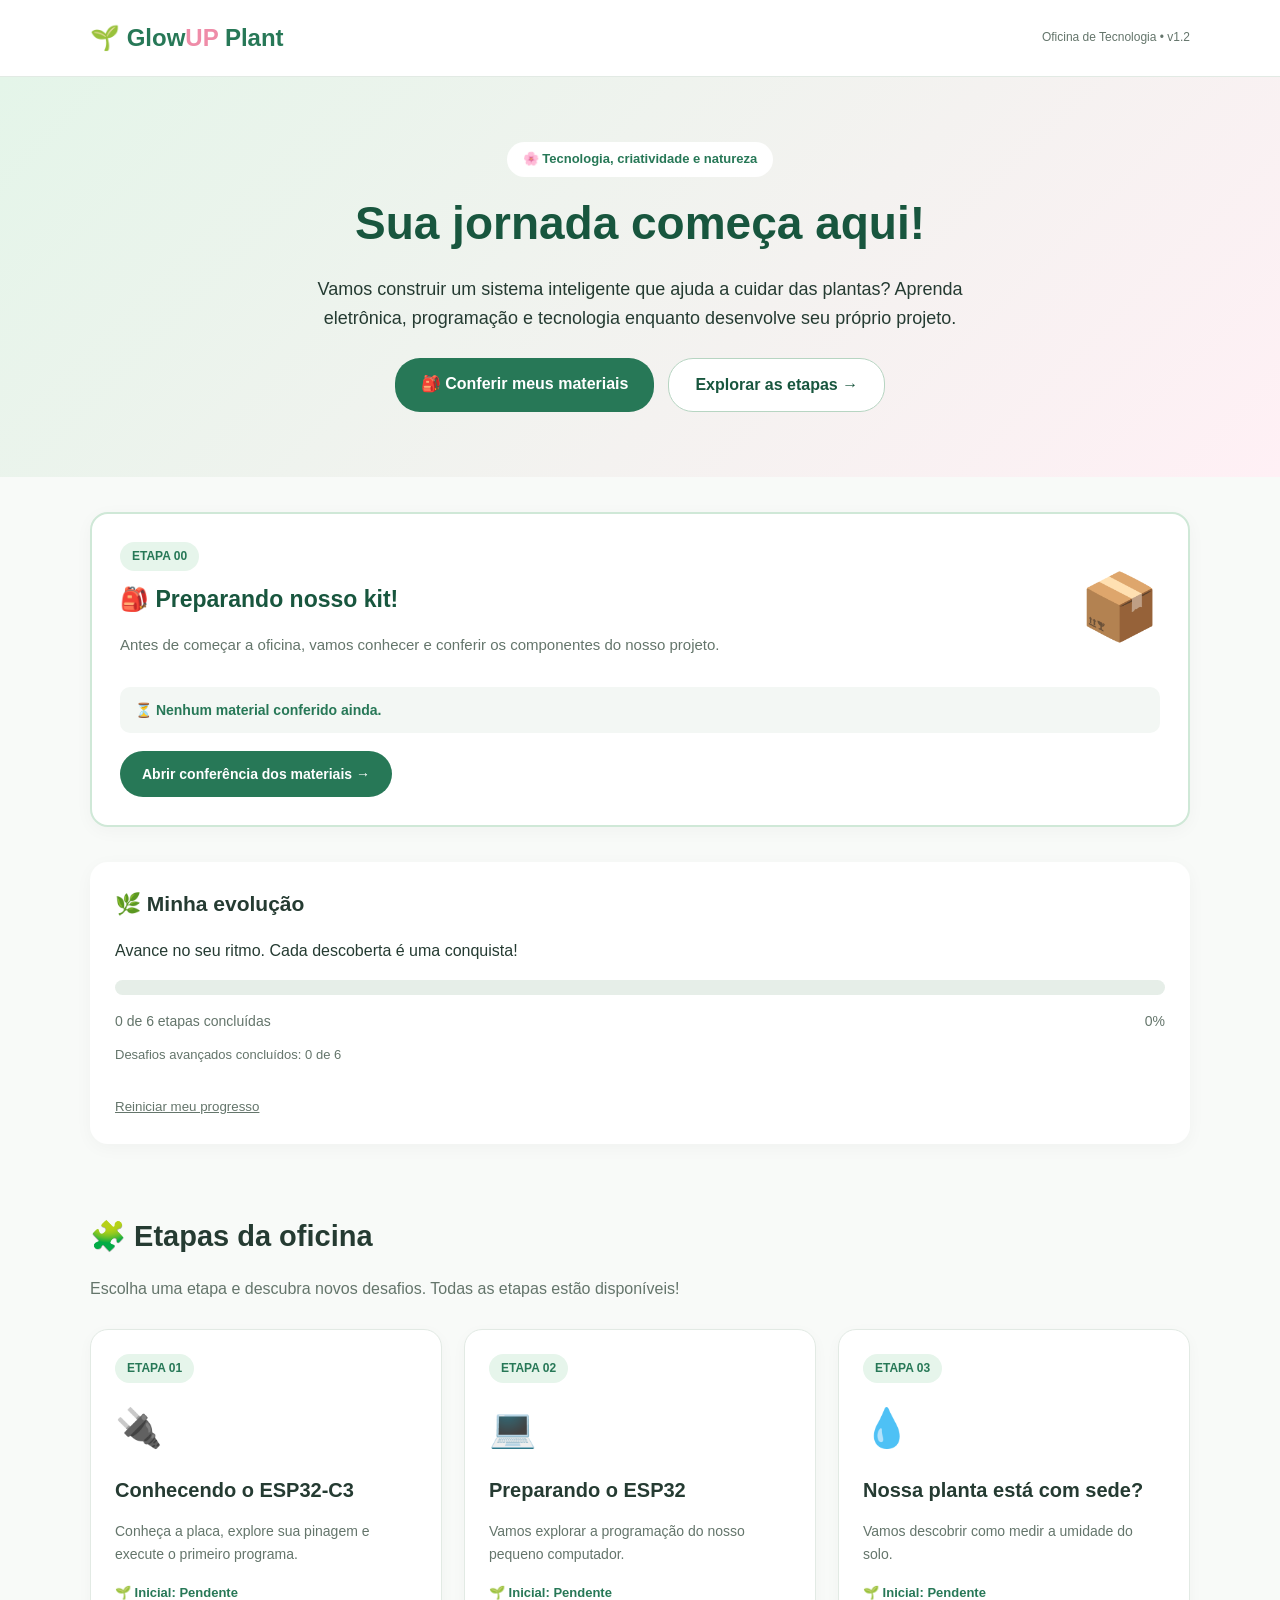
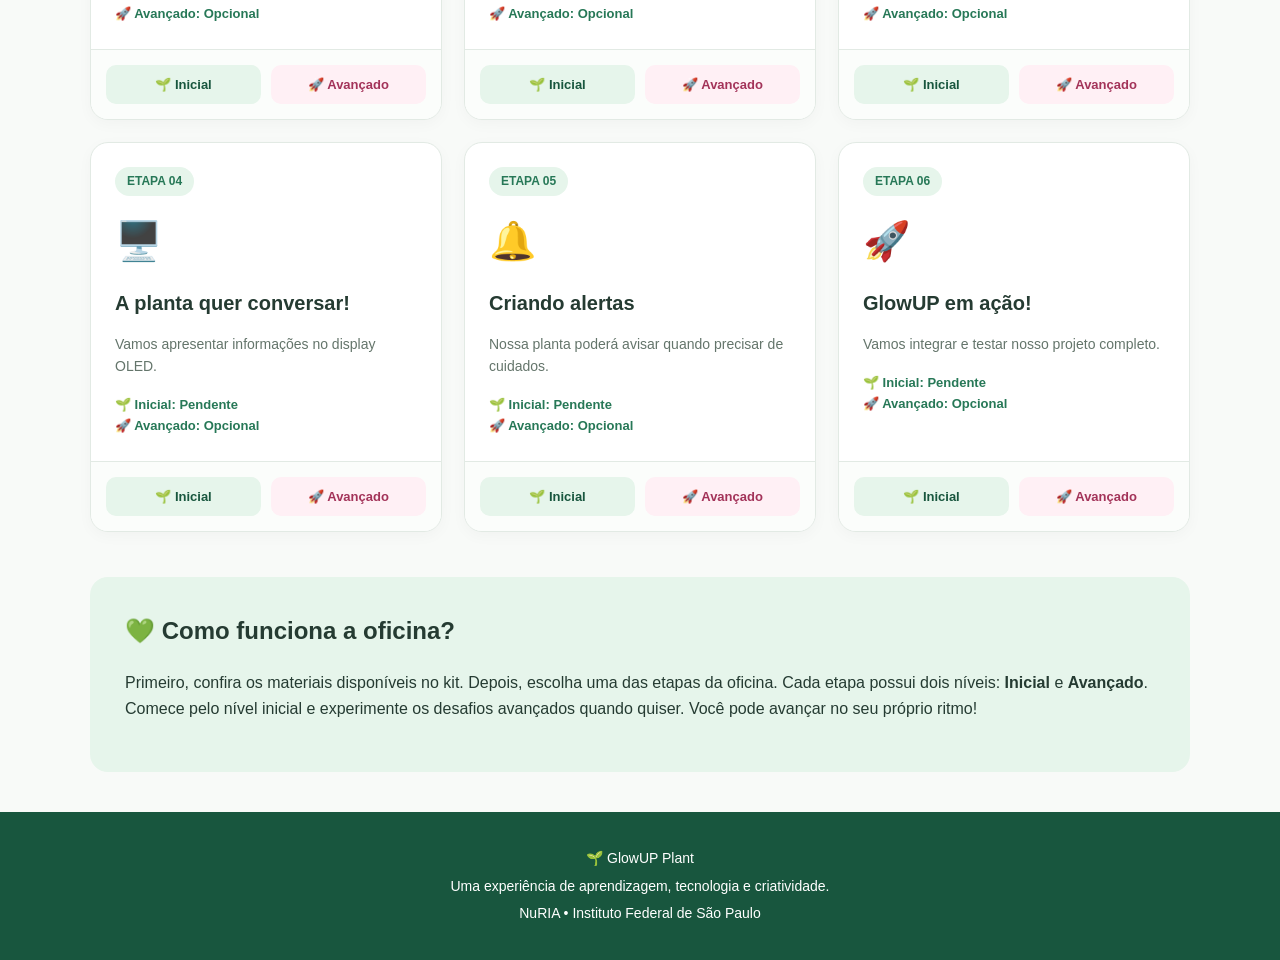
==== index.html @ 9f0daa3e "Versão com exemplo de conexão funcional" ====
<!DOCTYPE html>
<html lang="pt-BR">
<head>
<meta charset="UTF-8">
<meta name="viewport" content="width=device-width, initial-scale=1.0">
<title>GlowUP Plant | Oficina de Tecnologia</title>

<style>
/* GLOWUP PLANT - PÁGINA INICIAL v1.2 */

:root {
    --verde: #277857;
    --verde-escuro: #18563e;
    --verde-claro: #e6f5eb;
    --rosa: #ef8ca8;
    --rosa-claro: #fff0f5;
    --fundo: #f8faf8;
    --texto: #253b32;
    --cinza: #64756b;
    --borda: #e2eae4;
}

* { box-sizing: border-box; }
html { scroll-behavior: smooth; }

body {
    margin: 0;
    font-family: Arial, Helvetica, sans-serif;
    background: var(--fundo);
    color: var(--texto);
    line-height: 1.6;
}

button { font-family: inherit; cursor: pointer; }

.container {
    width: 92%;
    max-width: 1100px;
    margin: auto;
}

/* CABEÇALHO */

header {
    background: white;
    border-bottom: 1px solid var(--borda);
}

.topo {
    min-height: 76px;
    display: flex;
    justify-content: space-between;
    align-items: center;
    gap: 20px;
}

.logo {
    font-size: 24px;
    font-weight: bold;
    color: var(--verde);
}

.logo span { color: var(--rosa); }

.versao {
    font-size: 12px;
    color: var(--cinza);
}

/* APRESENTAÇÃO */

.hero {
    background: linear-gradient(135deg, #e4f5e9, #fff0f5);
    padding: 65px 0;
    text-align: center;
}

.hero h1 {
    font-size: clamp(30px, 5vw, 46px);
    color: var(--verde-escuro);
    margin: 10px 0 15px;
}

.hero p {
    max-width: 680px;
    margin: 0 auto 25px;
    font-size: 18px;
}

.tag {
    display: inline-block;
    background: white;
    color: var(--verde);
    border-radius: 25px;
    padding: 7px 16px;
    font-size: 13px;
    font-weight: bold;
}

.botoes-hero {
    display: flex;
    justify-content: center;
    gap: 14px;
    flex-wrap: wrap;
}

.botao-principal,
.botao-secundario {
    display: inline-block;
    padding: 13px 26px;
    text-decoration: none;
    border-radius: 25px;
    font-weight: bold;
}

.botao-principal {
    background: var(--verde);
    color: white;
}

.botao-secundario {
    background: white;
    color: var(--verde-escuro);
    border: 1px solid #b7d5c2;
}

.botao-principal:hover { background: var(--verde-escuro); }
.botao-secundario:hover { background: var(--verde-claro); }

/* CONFERÊNCIA DOS MATERIAIS */

.materiais {
    margin-top: 35px;
    background: white;
    border: 2px solid #cfe8d7;
    border-radius: 18px;
    padding: 28px;
    box-shadow: 0 4px 18px #00000009;
}

.materiais-topo {
    display: flex;
    justify-content: space-between;
    align-items: center;
    gap: 20px;
}

.materiais-info { flex: 1; }

.materiais h2 {
    font-size: 23px;
    margin: 10px 0;
    color: var(--verde-escuro);
}

.materiais p {
    color: var(--cinza);
    font-size: 15px;
}

.materiais-icone { font-size: 65px; }

.etapa-zero,
.numero {
    display: inline-block;
    background: var(--verde-claro);
    color: var(--verde);
    padding: 5px 12px;
    border-radius: 20px;
    font-size: 12px;
    font-weight: bold;
}

.status-materiais {
    margin-top: 15px;
    padding: 12px 15px;
    border-radius: 10px;
    background: #f3f7f4;
    font-size: 14px;
    font-weight: bold;
    color: var(--verde);
}

.status-materiais.completo {
    background: var(--verde-claro);
    color: var(--verde-escuro);
}

.acesso-materiais {
    display: inline-block;
    margin-top: 18px;
    background: var(--verde);
    color: white;
    padding: 12px 22px;
    border-radius: 25px;
    text-decoration: none;
    font-size: 14px;
    font-weight: bold;
}

/* PROGRESSO */

.progresso {
    margin-top: 35px;
    padding: 25px;
    background: white;
    border-radius: 18px;
    box-shadow: 0 4px 18px #00000009;
}

.progresso h2 {
    margin-top: 0;
    font-size: 21px;
}

.barra {
    height: 15px;
    background: #e6eee8;
    border-radius: 20px;
    overflow: hidden;
    margin: 15px 0;
}

.barra-preenchida {
    width: 0;
    height: 100%;
    background: linear-gradient(90deg, #52b788, #ef8ca8);
    transition: width 0.3s;
}

.progresso-info {
    display: flex;
    justify-content: space-between;
    flex-wrap: wrap;
    gap: 10px;
    color: var(--cinza);
    font-size: 14px;
}

/* ETAPAS */

.secao { padding: 45px 0; }

.secao h2 {
    font-size: 29px;
    margin-bottom: 5px;
}

.subtitulo {
    color: var(--cinza);
    margin-bottom: 28px;
}

.grid {
    display: grid;
    grid-template-columns: repeat(3, 1fr);
    gap: 22px;
}

.card {
    background: white;
    border: 1px solid var(--borda);
    border-radius: 18px;
    overflow: hidden;
    box-shadow: 0 4px 15px #00000008;
    display: flex;
    flex-direction: column;
}

.card-conteudo {
    padding: 24px;
    flex: 1;
}

.icone {
    font-size: 38px;
    margin: 15px 0;
}

.card h3 {
    font-size: 20px;
    margin: 5px 0 10px;
}

.card p {
    color: var(--cinza);
    font-size: 14px;
}

.status {
    font-size: 13px;
    margin-top: 18px;
    font-weight: bold;
    color: var(--verde);
}

.niveis {
    display: flex;
    gap: 10px;
    padding: 15px;
    background: #fbfdfb;
    border-top: 1px solid var(--borda);
}

.botao-nivel {
    flex: 1;
    border: none;
    border-radius: 10px;
    padding: 12px 5px;
    font-size: 13px;
    font-weight: bold;
}

.inicial {
    background: var(--verde-claro);
    color: var(--verde-escuro);
}

.avancado {
    background: var(--rosa-claro);
    color: #a33359;
}

/* PAINEL PARA ETAPAS FUTURAS */

.painel {
    margin-top: 35px;
    background: white;
    border: 2px solid var(--verde-claro);
    border-radius: 18px;
    padding: 28px;
}

.painel[hidden] { display: none; }

.painel h3 {
    font-size: 24px;
    margin-top: 0;
}

.painel .descricao { color: var(--cinza); }

.missao {
    background: #f6faf7;
    border-left: 4px solid var(--verde);
    padding: 16px;
    margin: 20px 0;
    border-radius: 5px;
}

.painel.avancado-ativo .missao {
    background: var(--rosa-claro);
    border-color: var(--rosa);
}

.acoes {
    display: flex;
    gap: 12px;
    flex-wrap: wrap;
}

.botao-concluir,
.botao-fechar {
    border-radius: 10px;
    padding: 13px 20px;
    font-weight: bold;
}

.botao-concluir {
    background: var(--verde);
    color: white;
    border: none;
}

.botao-fechar {
    background: white;
    border: 1px solid #ccd8cf;
}

/* ORIENTAÇÕES */

.informacoes {
    padding: 35px;
    background: var(--verde-claro);
    border-radius: 18px;
    margin-bottom: 40px;
}

.informacoes h2 { margin-top: 0; }

.resetar {
    border: none;
    background: transparent;
    color: var(--cinza);
    text-decoration: underline;
    margin-top: 15px;
    padding: 5px 0;
}

button:focus-visible,
a:focus-visible {
    outline: 3px solid var(--verde-escuro);
    outline-offset: 3px;
}

/* RODAPÉ */

footer {
    background: var(--verde-escuro);
    color: white;
    text-align: center;
    padding: 30px 15px;
}

footer p {
    margin: 5px;
    font-size: 14px;
}

/* RESPONSIVIDADE */

@media(max-width: 900px) {
    .grid { grid-template-columns: repeat(2, 1fr); }
}

@media(max-width: 600px) {
    .grid { grid-template-columns: 1fr; }
    .hero { padding: 45px 0; }
    .hero p { font-size: 16px; }
    .secao h2 { font-size: 25px; }
    .painel { padding: 20px; }
    .materiais { padding: 22px; }
    .materiais-icone { font-size: 45px; }
    .materiais-topo { align-items: flex-start; }
    .topo { flex-wrap: wrap; padding: 12px 0; }
}

</style>
</head>

<body>

<header>
    <div class="container topo">
        <div class="logo">🌱 Glow<span>UP</span> Plant</div>
        <div class="versao">Oficina de Tecnologia • v1.2</div>
    </div>
</header>

<section class="hero">
    <div class="container">

        <span class="tag">
            🌸 Tecnologia, criatividade e natureza
        </span>

        <h1>Sua jornada começa aqui!</h1>

        <p>
            Vamos construir um sistema inteligente
            que ajuda a cuidar das plantas?

            Aprenda eletrônica, programação e tecnologia
            enquanto desenvolve seu próprio projeto.
        </p>

        <div class="botoes-hero">
            <a href="materiais.html" class="botao-principal">
                🎒 Conferir meus materiais
            </a>

            <a href="#etapas" class="botao-secundario">
                Explorar as etapas →
            </a>
        </div>

    </div>
</section>

<main class="container">

    <!-- ETAPA 00 -->

    <section class="materiais">

        <div class="materiais-topo">

            <div class="materiais-info">

                <span class="etapa-zero">ETAPA 00</span>

                <h2>🎒 Preparando nosso kit!</h2>

                <p>
                    Antes de começar a oficina,
                    vamos conhecer e conferir
                    os componentes do nosso projeto.
                </p>

            </div>

            <div class="materiais-icone" aria-hidden="true">
                📦
            </div>

        </div>

        <div class="status-materiais"
             id="statusMateriais"
             aria-live="polite">
            ⏳ Nenhum material conferido ainda.
        </div>

        <a href="materiais.html" class="acesso-materiais">
            Abrir conferência dos materiais →
        </a>

    </section>

    <!-- PROGRESSO GERAL -->

    <section class="progresso" aria-label="Meu progresso">

        <h2>🌿 Minha evolução</h2>

        <p>
            Avance no seu ritmo.
            Cada descoberta é uma conquista!
        </p>

        <div class="barra"
             id="barraProgresso"
             role="progressbar"
             aria-label="Etapas iniciais concluídas"
             aria-valuemin="0"
             aria-valuemax="100"
             aria-valuenow="0">

            <div class="barra-preenchida"
                 id="barraPreenchida"></div>

        </div>

        <div class="progresso-info">
            <span id="textoProgresso" aria-live="polite">
                0 de 6 etapas concluídas
            </span>
            <span id="porcentagem">0%</span>
        </div>

        <p id="textoAvancado"
           style="font-size:13px;color:#64756b">
            Desafios avançados concluídos: 0 de 6
        </p>

        <button class="resetar" id="botaoResetar">
            Reiniciar meu progresso
        </button>

    </section>

    <!-- ETAPAS -->

    <section class="secao" id="etapas">

        <h2>🧩 Etapas da oficina</h2>

        <p class="subtitulo">
            Escolha uma etapa e descubra novos desafios.
            Todas as etapas estão disponíveis!
        </p>

        <div class="grid" id="gridEtapas"></div>

        <div class="painel"
             id="painel"
             hidden
             tabindex="-1">

            <h3 id="tituloPainel"></h3>
            <p class="descricao" id="descricaoPainel"></p>
            <div class="missao" id="missaoPainel"></div>

            <div class="acoes">
                <button class="botao-concluir" id="botaoConcluir">
                    Marcar como concluído ✓
                </button>

                <button class="botao-fechar" id="botaoFechar">
                    Fechar
                </button>
            </div>

        </div>

    </section>

    <!-- ORIENTAÇÕES -->

    <section class="informacoes">

        <h2>💚 Como funciona a oficina?</h2>

        <p>
            Primeiro, confira os materiais disponíveis no kit.
            Depois, escolha uma das etapas da oficina.

            Cada etapa possui dois níveis:
            <strong>Inicial</strong> e
            <strong>Avançado</strong>.

            Comece pelo nível inicial e experimente
            os desafios avançados quando quiser.

            Você pode avançar no seu próprio ritmo!
        </p>

    </section>

</main>

<footer>
    <p>🌱 GlowUP Plant</p>
    <p>Uma experiência de aprendizagem, tecnologia e criatividade.</p>
    <p>NuRIA • Instituto Federal de São Paulo</p>
</footer>

<script>

/* GLOWUP PLANT - CONTROLE DA OFICINA v1.2 */

const etapas = [
    {
        numero: 1,
        icone: "🔌",
        titulo: "Conhecendo o ESP32-C3",
        descricao: "Conheça a placa, explore sua pinagem e execute o primeiro programa.",
        inicial: "Configure o Arduino IDE e execute o Hello World.",
        avancado: "Personalize mensagens e explore o LED integrado.",
        pagina: "etapa01.html"
    },
    {
        numero: 2,
        icone: "💻",
        titulo: "Preparando o ESP32",
        descricao: "Vamos explorar a programação do nosso pequeno computador.",
        inicial: "Conheça instruções e experimente programas simples.",
        avancado: "Modifique parâmetros e investigue os resultados."
    },
    {
        numero: 3,
        icone: "💧",
        titulo: "Nossa planta está com sede?",
        descricao: "Vamos descobrir como medir a umidade do solo.",
        inicial: "Conecte o sensor e observe os valores apresentados pelo ESP32.",
        avancado: "Calibre o sensor e identifique condições de umidade."
    },
    {
        numero: 4,
        icone: "🖥️",
        titulo: "A planta quer conversar!",
        descricao: "Vamos apresentar informações no display OLED.",
        inicial: "Conecte o display e mostre informações sobre a umidade.",
        avancado: "Personalize as mensagens e indicadores."
    },
    {
        numero: 5,
        icone: "🔔",
        titulo: "Criando alertas",
        descricao: "Nossa planta poderá avisar quando precisar de cuidados.",
        inicial: "Conecte o buzzer e produza um alerta.",
        avancado: "Crie diferentes padrões de alerta."
    },
    {
        numero: 6,
        icone: "🚀",
        titulo: "GlowUP em ação!",
        descricao: "Vamos integrar e testar nosso projeto completo.",
        inicial: "Integre os componentes e teste o sistema.",
        avancado: "Personalize o projeto e proponha melhorias."
    }
];

const CHAVE_PROGRESSO = "glowup-oficina-progresso-v1";
const CHAVE_MATERIAIS = "glowup-materiais-v1";
const CHAVE_ETAPA01 = "glowup-etapa01-v1";

function lerJSON(chave) {
    try {
        const valor = localStorage.getItem(chave);
        const dados = valor ? JSON.parse(valor) : {};

        return dados && typeof dados === "object" &&
               !Array.isArray(dados) ? dados : {};
    } catch (erro) {
        console.warn("Erro ao ler dados:", erro);
        return {};
    }
}

let progresso = lerJSON(CHAVE_PROGRESSO);

function salvarProgresso() {
    try {
        localStorage.setItem(
            CHAVE_PROGRESSO,
            JSON.stringify(progresso)
        );
    } catch (erro) {
        console.warn("Erro ao salvar progresso:", erro);
    }
}

/* SINCRONIZAÇÃO DA ETAPA 01 */

function sincronizarEtapa01() {

    const dados = localStorage.getItem(CHAVE_ETAPA01);

    // Se a participante ainda não acessou o roteiro,
    // não alteramos seu progresso anterior.
    if (dados === null) return;

    const etapa = lerJSON(CHAVE_ETAPA01);

    const total = [1, 2, 3, 4, 5].filter(
        id => etapa[id] === true
    ).length;

    if (!progresso[1]) {
        progresso[1] = {};
    }

    progresso[1].inicial = total === 5;
    progresso[1].avancado = etapa.avancado === true;

    salvarProgresso();
}

/* MATERIAIS */

const idsMateriais = [
    "esp32", "sensor", "oled",
    "buzzer", "pilhas", "protoboard",
    "jumpers", "usb", "planta"
];

function atualizarStatusMateriais() {

    const conferidos = lerJSON(CHAVE_MATERIAIS);

    const total = idsMateriais.length;

    const quantidade = idsMateriais.filter(
        id => conferidos[id] === true
    ).length;

    const status = document.getElementById("statusMateriais");

    status.classList.toggle(
        "completo",
        quantidade === total
    );

    if (quantidade === total) {
        status.textContent =
            "✅ Kit completo! Todos os 9 materiais foram conferidos.";
    } else if (quantidade === 0) {
        status.textContent =
            "⏳ Nenhum material conferido ainda.";
    } else {
        status.textContent =
            `📦 ${quantidade} de ${total} materiais conferidos.`;
    }
}

/* INTERFACE */

const grid = document.getElementById("gridEtapas");
const painel = document.getElementById("painel");

let etapaAtual = null;
let nivelAtual = null;

function concluida(numero, nivel) {
    return progresso[numero]?.[nivel] === true;
}

function renderizarEtapas() {

    grid.innerHTML = "";

    etapas.forEach(etapa => {

        const inicialOK = concluida(etapa.numero, "inicial");
        const avancadoOK = concluida(etapa.numero, "avancado");

        const card = document.createElement("article");
        card.className = "card";

        card.innerHTML = `
            <div class="card-conteudo">

                <span class="numero">
                    ETAPA ${String(etapa.numero).padStart(2, "0")}
                </span>

                <div class="icone" aria-hidden="true">
                    ${etapa.icone}
                </div>

                <h3>${etapa.titulo}</h3>
                <p>${etapa.descricao}</p>

                <div class="status">
                    🌱 Inicial: ${inicialOK ? "Concluído ✓" : "Pendente"}
                    <br>
                    🚀 Avançado: ${avancadoOK ? "Concluído ✓" : "Opcional"}
                </div>

            </div>

            <div class="niveis">

                <button class="botao-nivel inicial"
                        data-etapa="${etapa.numero}"
                        data-nivel="inicial">
                    🌱 Inicial
                </button>

                <button class="botao-nivel avancado"
                        data-etapa="${etapa.numero}"
                        data-nivel="avancado">
                    🚀 Avançado
                </button>

            </div>
        `;

        grid.appendChild(card);
    });
}

function abrirAtividade(numero, nivel) {

    const etapa = etapas.find(
        item => item.numero === numero
    );

    if (!etapa) return;

    // Etapas com roteiro próprio abrem outra página.
    if (etapa.pagina) {

        const destino = nivel === "avancado"
            ? etapa.pagina + "#desafio-avancado"
            : etapa.pagina;

        window.location.href = destino;
        return;
    }

    // Etapas ainda não desenvolvidas usam o painel.
    etapaAtual = numero;
    nivelAtual = nivel;

    document.getElementById("tituloPainel").textContent =
        `${etapa.icone} ${etapa.titulo}`;

    document.getElementById("descricaoPainel").textContent =
        `Etapa ${numero} • Nível ${nivel}`;

    document.getElementById("missaoPainel").textContent =
        etapa[nivel];

    painel.classList.toggle(
        "avancado-ativo",
        nivel === "avancado"
    );

    painel.hidden = false;

    atualizarBotaoConcluir();

    painel.scrollIntoView({
        behavior: "smooth",
        block: "start"
    });

    painel.focus({ preventScroll: true });
}

function atualizarBotaoConcluir() {

    if (etapaAtual === null) return;

    const botao = document.getElementById("botaoConcluir");

    botao.textContent = concluida(etapaAtual, nivelAtual)
        ? "✓ Concluído — desfazer"
        : "Marcar como concluído ✓";
}

function atualizarProgresso() {

    const total = etapas.length;

    const iniciais = etapas.filter(
        etapa => concluida(etapa.numero, "inicial")
    ).length;

    const avancados = etapas.filter(
        etapa => concluida(etapa.numero, "avancado")
    ).length;

    const porcentagem = Math.round(
        iniciais / total * 100
    );

    document.getElementById("barraPreenchida").style.width =
        porcentagem + "%";

    document.getElementById("porcentagem").textContent =
        porcentagem + "%";

    document.getElementById("textoProgresso").textContent =
        `${iniciais} de ${total} etapas concluídas`;

    document.getElementById("textoAvancado").textContent =
        `Desafios avançados concluídos: ${avancados} de ${total}`;

    document.getElementById("barraProgresso").setAttribute(
        "aria-valuenow",
        porcentagem
    );
}

function atualizarTudo() {
    progresso = lerJSON(CHAVE_PROGRESSO);
    sincronizarEtapa01();
    atualizarStatusMateriais();
    renderizarEtapas();
    atualizarProgresso();
}

/* EVENTOS */

grid.addEventListener("click", evento => {

    const botao = evento.target.closest(
        "button[data-etapa]"
    );

    if (!botao) return;

    abrirAtividade(
        Number(botao.dataset.etapa),
        botao.dataset.nivel
    );
});

document.getElementById("botaoConcluir").addEventListener(
    "click",
    function() {

        if (etapaAtual === null) return;

        if (!progresso[etapaAtual]) {
            progresso[etapaAtual] = {};
        }

        progresso[etapaAtual][nivelAtual] =
            !concluida(etapaAtual, nivelAtual);

        salvarProgresso();
        renderizarEtapas();
        atualizarProgresso();
        atualizarBotaoConcluir();
    }
);

document.getElementById("botaoFechar").addEventListener(
    "click",
    function() {
        painel.hidden = true;
        etapaAtual = null;
        nivelAtual = null;
    }
);

document.getElementById("botaoResetar").addEventListener(
    "click",
    function() {

        if (!confirm(
            "Deseja apagar o progresso das seis etapas?"
        )) return;

        progresso = {};

        try {
            localStorage.removeItem(CHAVE_ETAPA01);
        } catch (erro) {
            console.warn("Erro ao limpar a Etapa 01:", erro);
        }

        salvarProgresso();

        painel.hidden = true;
        etapaAtual = null;
        nivelAtual = null;

        atualizarTudo();

        // A conferência dos materiais não é apagada.
    }
);

/* INICIALIZAÇÃO */

atualizarTudo();

window.addEventListener("pageshow", atualizarTudo);

</script>

</body>
</html>
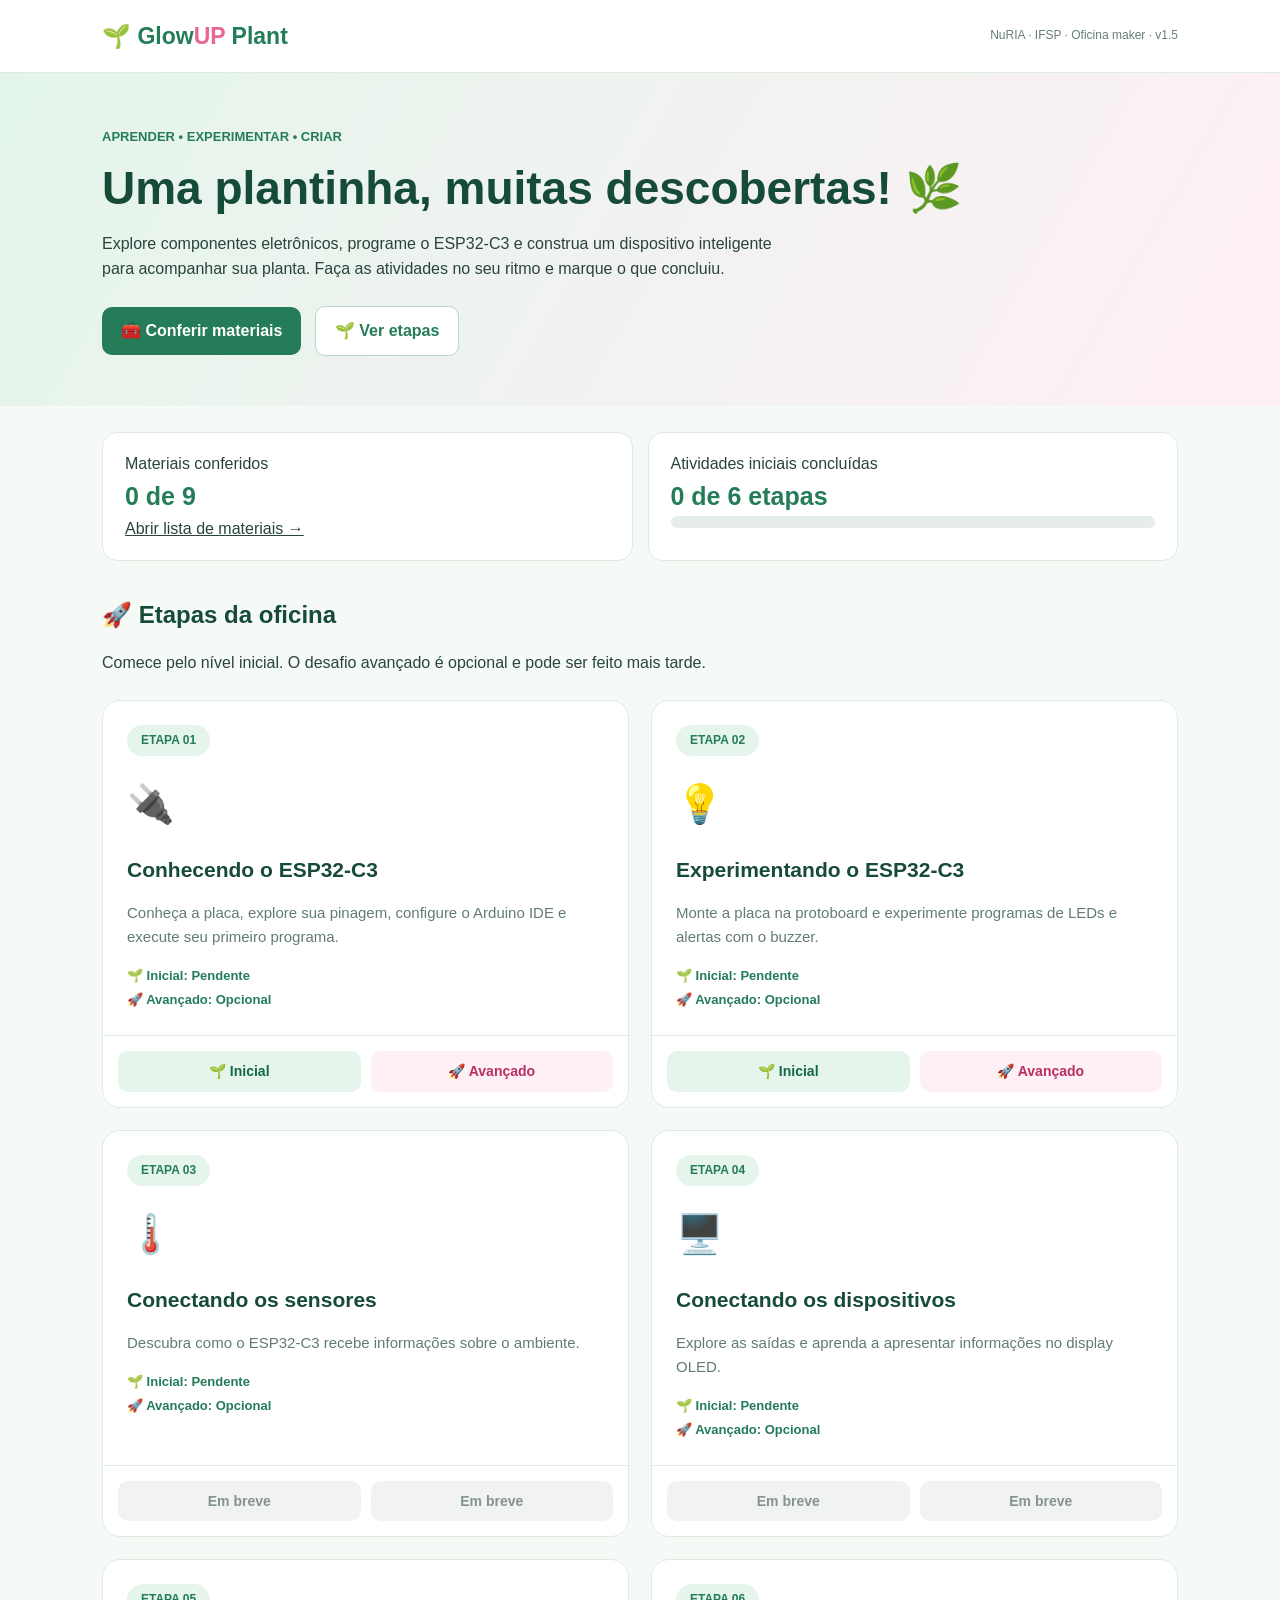
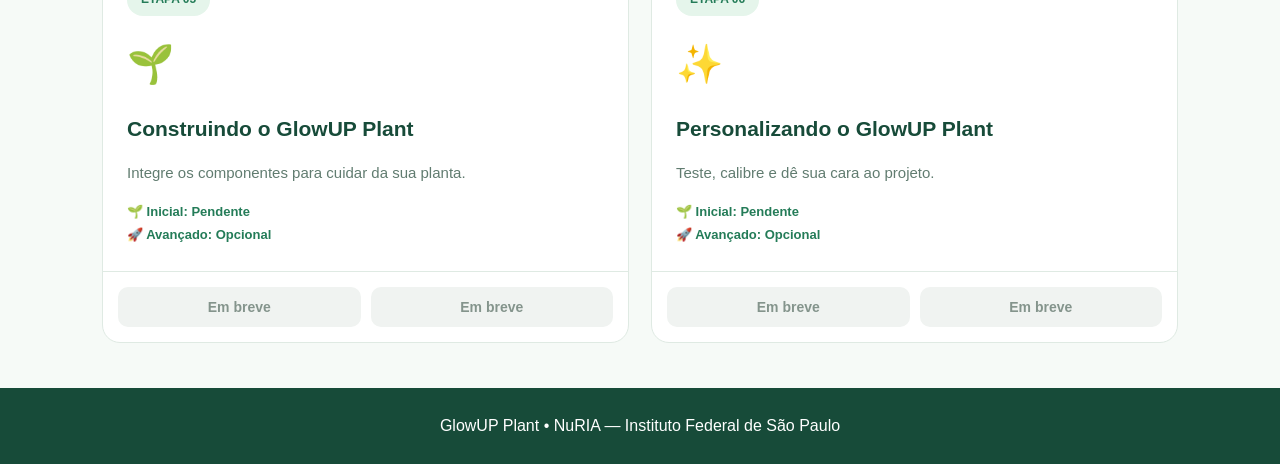
==== commit 5dcf731a: "Versão com a etapa02 testada" ====
--- a/index.html
+++ b/index.html
@@ -1,1027 +1,356 @@
-<!DOCTYPE html>
+<!doctype html>
 <html lang="pt-BR">
 <head>
-<meta charset="UTF-8">
-<meta name="viewport" content="width=device-width, initial-scale=1.0">
-<title>GlowUP Plant | Oficina de Tecnologia</title>
+<meta charset="utf-8">
+<meta name="viewport" content="width=device-width,initial-scale=1">
+<title>GlowUP Plant | Oficina</title>
 
 <style>
-/* GLOWUP PLANT - PÁGINA INICIAL v1.2 */
-
 :root {
-    --verde: #277857;
-    --verde-escuro: #18563e;
-    --verde-claro: #e6f5eb;
-    --rosa: #ef8ca8;
-    --rosa-claro: #fff0f5;
-    --fundo: #f8faf8;
-    --texto: #253b32;
-    --cinza: #64756b;
-    --borda: #e2eae4;
-}
-
+    --g: #247c58;
+    --dark: #174b39;
+    --pink: #e86695;
+    --line: #dfeae3;
+    --bg: #f6faf7;
+}
 * { box-sizing: border-box; }
-html { scroll-behavior: smooth; }
-
 body {
     margin: 0;
-    font-family: Arial, Helvetica, sans-serif;
-    background: var(--fundo);
-    color: var(--texto);
-    line-height: 1.6;
-}
-
-button { font-family: inherit; cursor: pointer; }
-
-.container {
-    width: 92%;
-    max-width: 1100px;
-    margin: auto;
-}
-
-/* CABEÇALHO */
-
-header {
-    background: white;
-    border-bottom: 1px solid var(--borda);
-}
-
-.topo {
-    min-height: 76px;
+    background: var(--bg);
+    color: #29443a;
+    font: 16px/1.6 Arial, sans-serif;
+}
+a { color: inherit; }
+.wrap { max-width: 1120px; margin: auto; padding: 0 22px; }
+header { background: #fff; border-bottom: 1px solid var(--line); }
+.nav {
     display: flex;
     justify-content: space-between;
     align-items: center;
+    min-height: 72px;
     gap: 20px;
 }
-
-.logo {
-    font-size: 24px;
-    font-weight: bold;
-    color: var(--verde);
-}
-
-.logo span { color: var(--rosa); }
-
-.versao {
-    font-size: 12px;
-    color: var(--cinza);
-}
-
-/* APRESENTAÇÃO */
-
+.brand { font-size: 23px; font-weight: 800; color: var(--g); }
+.brand span { color: var(--pink); }
+.tag { font-size: 12px; color: #658072; }
 .hero {
-    background: linear-gradient(135deg, #e4f5e9, #fff0f5);
-    padding: 65px 0;
-    text-align: center;
-}
-
+    padding: 50px 0;
+    background: linear-gradient(120deg,#e3f5eb,#fff0f5);
+}
 .hero h1 {
-    font-size: clamp(30px, 5vw, 46px);
-    color: var(--verde-escuro);
-    margin: 10px 0 15px;
-}
-
-.hero p {
-    max-width: 680px;
-    margin: 0 auto 25px;
-    font-size: 18px;
-}
-
-.tag {
+    font-size: clamp(30px,5vw,46px);
+    line-height: 1.18;
+    color: var(--dark);
+    margin: 12px 0;
+}
+.hero p { max-width: 690px; }
+.btn {
     display: inline-block;
+    text-decoration: none;
+    background: var(--g);
+    color: #fff;
+    padding: 11px 19px;
+    border-radius: 10px;
+    font-weight: bold;
+    margin: 8px 9px 0 0;
+}
+.btn.alt {
     background: white;
-    color: var(--verde);
-    border-radius: 25px;
-    padding: 7px 16px;
+    color: var(--g);
+    border: 1px solid #b9d7c6;
+}
+.eyebrow {
     font-size: 13px;
-    font-weight: bold;
-}
-
-.botoes-hero {
-    display: flex;
-    justify-content: center;
-    gap: 14px;
-    flex-wrap: wrap;
-}
-
-.botao-principal,
-.botao-secundario {
-    display: inline-block;
-    padding: 13px 26px;
-    text-decoration: none;
-    border-radius: 25px;
-    font-weight: bold;
-}
-
-.botao-principal {
-    background: var(--verde);
-    color: white;
-}
-
-.botao-secundario {
-    background: white;
-    color: var(--verde-escuro);
-    border: 1px solid #b7d5c2;
-}
-
-.botao-principal:hover { background: var(--verde-escuro); }
-.botao-secundario:hover { background: var(--verde-claro); }
-
-/* CONFERÊNCIA DOS MATERIAIS */
-
-.materiais {
-    margin-top: 35px;
-    background: white;
-    border: 2px solid #cfe8d7;
-    border-radius: 18px;
-    padding: 28px;
-    box-shadow: 0 4px 18px #00000009;
-}
-
-.materiais-topo {
-    display: flex;
-    justify-content: space-between;
-    align-items: center;
-    gap: 20px;
-}
-
-.materiais-info { flex: 1; }
-
-.materiais h2 {
-    font-size: 23px;
-    margin: 10px 0;
-    color: var(--verde-escuro);
-}
-
-.materiais p {
-    color: var(--cinza);
-    font-size: 15px;
-}
-
-.materiais-icone { font-size: 65px; }
-
-.etapa-zero,
-.numero {
-    display: inline-block;
-    background: var(--verde-claro);
-    color: var(--verde);
-    padding: 5px 12px;
-    border-radius: 20px;
-    font-size: 12px;
-    font-weight: bold;
-}
-
-.status-materiais {
-    margin-top: 15px;
-    padding: 12px 15px;
-    border-radius: 10px;
-    background: #f3f7f4;
-    font-size: 14px;
-    font-weight: bold;
-    color: var(--verde);
-}
-
-.status-materiais.completo {
-    background: var(--verde-claro);
-    color: var(--verde-escuro);
-}
-
-.acesso-materiais {
-    display: inline-block;
-    margin-top: 18px;
-    background: var(--verde);
-    color: white;
-    padding: 12px 22px;
-    border-radius: 25px;
-    text-decoration: none;
-    font-size: 14px;
-    font-weight: bold;
-}
-
-/* PROGRESSO */
-
-.progresso {
-    margin-top: 35px;
-    padding: 25px;
-    background: white;
-    border-radius: 18px;
-    box-shadow: 0 4px 18px #00000009;
-}
-
-.progresso h2 {
-    margin-top: 0;
-    font-size: 21px;
-}
-
-.barra {
-    height: 15px;
-    background: #e6eee8;
-    border-radius: 20px;
+    color: var(--g);
+    font-weight: bold;
+    text-transform: uppercase;
+}
+.stats {
+    display: grid;
+    grid-template-columns: repeat(2,1fr);
+    gap: 15px;
+    margin: 26px 0;
+}
+.stat {
+    background: #fff;
+    border: 1px solid var(--line);
+    padding: 18px 22px;
+    border-radius: 15px;
+}
+.stat strong {
+    display: block;
+    color: var(--g);
+    font-size: 25px;
+}
+.bar {
+    height: 12px;
+    background: #e7eee9;
+    border-radius: 12px;
     overflow: hidden;
-    margin: 15px 0;
-}
-
-.barra-preenchida {
+}
+.fill {
+    height: 100%;
     width: 0;
-    height: 100%;
-    background: linear-gradient(90deg, #52b788, #ef8ca8);
-    transition: width 0.3s;
-}
-
-.progresso-info {
-    display: flex;
-    justify-content: space-between;
-    flex-wrap: wrap;
-    gap: 10px;
-    color: var(--cinza);
-    font-size: 14px;
-}
-
-/* ETAPAS */
-
-.secao { padding: 45px 0; }
-
-.secao h2 {
-    font-size: 29px;
-    margin-bottom: 5px;
-}
-
-.subtitulo {
-    color: var(--cinza);
-    margin-bottom: 28px;
-}
-
+    background: linear-gradient(90deg,#48b788,#ea88aa);
+}
+h2 { color: var(--dark); margin: 35px 0 10px; }
 .grid {
     display: grid;
-    grid-template-columns: repeat(3, 1fr);
+    grid-template-columns: repeat(2,minmax(0,1fr));
     gap: 22px;
-}
-
+    margin: 24px 0 45px;
+}
 .card {
-    background: white;
-    border: 1px solid var(--borda);
+    background: #fff;
+    border: 1px solid var(--line);
     border-radius: 18px;
-    overflow: hidden;
-    box-shadow: 0 4px 15px #00000008;
     display: flex;
     flex-direction: column;
-}
-
-.card-conteudo {
-    padding: 24px;
-    flex: 1;
-}
-
-.icone {
-    font-size: 38px;
-    margin: 15px 0;
-}
-
+    overflow: hidden;
+}
+.body { padding: 24px; flex: 1; }
+.badge {
+    display: inline-block;
+    background: #e5f5eb;
+    color: var(--g);
+    font-weight: bold;
+    padding: 6px 14px;
+    border-radius: 30px;
+    font-size: 12px;
+}
+.icon { font-size: 38px; margin: 18px 0; }
 .card h3 {
-    font-size: 20px;
-    margin: 5px 0 10px;
-}
-
-.card p {
-    color: var(--cinza);
-    font-size: 14px;
-}
-
+    margin: 5px 0;
+    font-size: 21px;
+    color: var(--dark);
+}
+.card p { color: #617c70; font-size: 15px; }
 .status {
     font-size: 13px;
-    margin-top: 18px;
-    font-weight: bold;
-    color: var(--verde);
-}
-
-.niveis {
-    display: flex;
+    line-height: 1.8;
+    color: var(--g);
+    font-weight: bold;
+}
+.actions {
+    display: grid;
+    grid-template-columns: 1fr 1fr;
     gap: 10px;
     padding: 15px;
-    background: #fbfdfb;
-    border-top: 1px solid var(--borda);
-}
-
-.botao-nivel {
-    flex: 1;
-    border: none;
+    border-top: 1px solid var(--line);
+}
+.actions a {
+    text-align: center;
+    text-decoration: none;
+    background: #e5f5eb;
+    color: #116843;
     border-radius: 10px;
-    padding: 12px 5px;
-    font-size: 13px;
-    font-weight: bold;
-}
-
-.inicial {
-    background: var(--verde-claro);
-    color: var(--verde-escuro);
-}
-
-.avancado {
-    background: var(--rosa-claro);
-    color: #a33359;
-}
-
-/* PAINEL PARA ETAPAS FUTURAS */
-
-.painel {
-    margin-top: 35px;
-    background: white;
-    border: 2px solid var(--verde-claro);
-    border-radius: 18px;
-    padding: 28px;
-}
-
-.painel[hidden] { display: none; }
-
-.painel h3 {
-    font-size: 24px;
-    margin-top: 0;
-}
-
-.painel .descricao { color: var(--cinza); }
-
-.missao {
-    background: #f6faf7;
-    border-left: 4px solid var(--verde);
-    padding: 16px;
-    margin: 20px 0;
-    border-radius: 5px;
-}
-
-.painel.avancado-ativo .missao {
-    background: var(--rosa-claro);
-    border-color: var(--rosa);
-}
-
-.acoes {
-    display: flex;
-    gap: 12px;
-    flex-wrap: wrap;
-}
-
-.botao-concluir,
-.botao-fechar {
-    border-radius: 10px;
-    padding: 13px 20px;
-    font-weight: bold;
-}
-
-.botao-concluir {
-    background: var(--verde);
-    color: white;
-    border: none;
-}
-
-.botao-fechar {
-    background: white;
-    border: 1px solid #ccd8cf;
-}
-
-/* ORIENTAÇÕES */
-
-.informacoes {
-    padding: 35px;
-    background: var(--verde-claro);
-    border-radius: 18px;
-    margin-bottom: 40px;
-}
-
-.informacoes h2 { margin-top: 0; }
-
-.resetar {
-    border: none;
-    background: transparent;
-    color: var(--cinza);
-    text-decoration: underline;
-    margin-top: 15px;
-    padding: 5px 0;
-}
-
-button:focus-visible,
-a:focus-visible {
-    outline: 3px solid var(--verde-escuro);
-    outline-offset: 3px;
-}
-
-/* RODAPÉ */
-
+    padding: 9px 4px;
+    font-size: 14px;
+    font-weight: bold;
+}
+.actions a:last-child {
+    background: #fff0f5;
+    color: #b92e65;
+}
+.actions a.off {
+    color: #84948c;
+    background: #f0f3f1;
+    cursor: default;
+}
 footer {
-    background: var(--verde-escuro);
+    background: var(--dark);
     color: white;
     text-align: center;
-    padding: 30px 15px;
-}
-
-footer p {
-    margin: 5px;
-    font-size: 14px;
-}
-
-/* RESPONSIVIDADE */
-
-@media(max-width: 900px) {
-    .grid { grid-template-columns: repeat(2, 1fr); }
-}
-
-@media(max-width: 600px) {
-    .grid { grid-template-columns: 1fr; }
-    .hero { padding: 45px 0; }
-    .hero p { font-size: 16px; }
-    .secao h2 { font-size: 25px; }
-    .painel { padding: 20px; }
-    .materiais { padding: 22px; }
-    .materiais-icone { font-size: 45px; }
-    .materiais-topo { align-items: flex-start; }
-    .topo { flex-wrap: wrap; padding: 12px 0; }
-}
-
+    padding: 25px;
+}
+@media(max-width:670px) {
+    .grid, .stats { grid-template-columns: 1fr; }
+    .nav { flex-wrap: wrap; padding: 12px 0; }
+    .hero { padding: 34px 0; }
+}
 </style>
 </head>
 
 <body>
 
 <header>
-    <div class="container topo">
-        <div class="logo">🌱 Glow<span>UP</span> Plant</div>
-        <div class="versao">Oficina de Tecnologia • v1.2</div>
+    <div class="wrap nav">
+        <div class="brand">🌱 Glow<span>UP</span> Plant</div>
+        <span class="tag">NuRIA · IFSP · Oficina maker · v1.5</span>
     </div>
 </header>
 
 <section class="hero">
-    <div class="container">
-
-        <span class="tag">
-            🌸 Tecnologia, criatividade e natureza
-        </span>
-
-        <h1>Sua jornada começa aqui!</h1>
-
+    <div class="wrap">
+        <span class="eyebrow">Aprender • Experimentar • Criar</span>
+        <h1>Uma plantinha, muitas descobertas! 🌿</h1>
         <p>
-            Vamos construir um sistema inteligente
-            que ajuda a cuidar das plantas?
-
-            Aprenda eletrônica, programação e tecnologia
-            enquanto desenvolve seu próprio projeto.
+            Explore componentes eletrônicos, programe o ESP32-C3
+            e construa um dispositivo inteligente para acompanhar
+            sua planta. Faça as atividades no seu ritmo e marque
+            o que concluiu.
         </p>
-
-        <div class="botoes-hero">
-            <a href="materiais.html" class="botao-principal">
-                🎒 Conferir meus materiais
-            </a>
-
-            <a href="#etapas" class="botao-secundario">
-                Explorar as etapas →
-            </a>
-        </div>
-
+        <a class="btn" href="materiais.html">🧰 Conferir materiais</a>
+        <a class="btn alt" href="#etapas">🌱 Ver etapas</a>
     </div>
 </section>
 
-<main class="container">
-
-    <!-- ETAPA 00 -->
-
-    <section class="materiais">
-
-        <div class="materiais-topo">
-
-            <div class="materiais-info">
-
-                <span class="etapa-zero">ETAPA 00</span>
-
-                <h2>🎒 Preparando nosso kit!</h2>
-
-                <p>
-                    Antes de começar a oficina,
-                    vamos conhecer e conferir
-                    os componentes do nosso projeto.
-                </p>
-
+<main class="wrap">
+
+    <div class="stats">
+        <div class="stat">
+            <span>Materiais conferidos</span>
+            <strong id="materialCount">0 de 9</strong>
+            <a href="materiais.html">Abrir lista de materiais →</a>
+        </div>
+
+        <div class="stat">
+            <span>Atividades iniciais concluídas</span>
+            <strong id="stageCount">0 de 6 etapas</strong>
+            <div class="bar" role="progressbar" id="globalBar"
+                 aria-valuemin="0" aria-valuemax="100"
+                 aria-valuenow="0">
+                <div class="fill" id="globalFill"></div>
             </div>
-
-            <div class="materiais-icone" aria-hidden="true">
-                📦
-            </div>
-
         </div>
-
-        <div class="status-materiais"
-             id="statusMateriais"
-             aria-live="polite">
-            ⏳ Nenhum material conferido ainda.
-        </div>
-
-        <a href="materiais.html" class="acesso-materiais">
-            Abrir conferência dos materiais →
-        </a>
-
-    </section>
-
-    <!-- PROGRESSO GERAL -->
-
-    <section class="progresso" aria-label="Meu progresso">
-
-        <h2>🌿 Minha evolução</h2>
-
-        <p>
-            Avance no seu ritmo.
-            Cada descoberta é uma conquista!
-        </p>
-
-        <div class="barra"
-             id="barraProgresso"
-             role="progressbar"
-             aria-label="Etapas iniciais concluídas"
-             aria-valuemin="0"
-             aria-valuemax="100"
-             aria-valuenow="0">
-
-            <div class="barra-preenchida"
-                 id="barraPreenchida"></div>
-
-        </div>
-
-        <div class="progresso-info">
-            <span id="textoProgresso" aria-live="polite">
-                0 de 6 etapas concluídas
-            </span>
-            <span id="porcentagem">0%</span>
-        </div>
-
-        <p id="textoAvancado"
-           style="font-size:13px;color:#64756b">
-            Desafios avançados concluídos: 0 de 6
-        </p>
-
-        <button class="resetar" id="botaoResetar">
-            Reiniciar meu progresso
-        </button>
-
-    </section>
-
-    <!-- ETAPAS -->
-
-    <section class="secao" id="etapas">
-
-        <h2>🧩 Etapas da oficina</h2>
-
-        <p class="subtitulo">
-            Escolha uma etapa e descubra novos desafios.
-            Todas as etapas estão disponíveis!
-        </p>
-
-        <div class="grid" id="gridEtapas"></div>
-
-        <div class="painel"
-             id="painel"
-             hidden
-             tabindex="-1">
-
-            <h3 id="tituloPainel"></h3>
-            <p class="descricao" id="descricaoPainel"></p>
-            <div class="missao" id="missaoPainel"></div>
-
-            <div class="acoes">
-                <button class="botao-concluir" id="botaoConcluir">
-                    Marcar como concluído ✓
-                </button>
-
-                <button class="botao-fechar" id="botaoFechar">
-                    Fechar
-                </button>
-            </div>
-
-        </div>
-
-    </section>
-
-    <!-- ORIENTAÇÕES -->
-
-    <section class="informacoes">
-
-        <h2>💚 Como funciona a oficina?</h2>
-
-        <p>
-            Primeiro, confira os materiais disponíveis no kit.
-            Depois, escolha uma das etapas da oficina.
-
-            Cada etapa possui dois níveis:
-            <strong>Inicial</strong> e
-            <strong>Avançado</strong>.
-
-            Comece pelo nível inicial e experimente
-            os desafios avançados quando quiser.
-
-            Você pode avançar no seu próprio ritmo!
-        </p>
-
-    </section>
+    </div>
+
+    <h2 id="etapas">🚀 Etapas da oficina</h2>
+    <p>
+        Comece pelo nível inicial. O desafio avançado
+        é opcional e pode ser feito mais tarde.
+    </p>
+
+    <div class="grid" id="cards"></div>
 
 </main>
 
 <footer>
-    <p>🌱 GlowUP Plant</p>
-    <p>Uma experiência de aprendizagem, tecnologia e criatividade.</p>
-    <p>NuRIA • Instituto Federal de São Paulo</p>
+    GlowUP Plant • NuRIA — Instituto Federal de São Paulo
 </footer>
 
 <script>
-
-/* GLOWUP PLANT - CONTROLE DA OFICINA v1.2 */
-
-const etapas = [
-    {
-        numero: 1,
-        icone: "🔌",
-        titulo: "Conhecendo o ESP32-C3",
-        descricao: "Conheça a placa, explore sua pinagem e execute o primeiro programa.",
-        inicial: "Configure o Arduino IDE e execute o Hello World.",
-        avancado: "Personalize mensagens e explore o LED integrado.",
-        pagina: "etapa01.html"
-    },
-    {
-        numero: 2,
-        icone: "💻",
-        titulo: "Preparando o ESP32",
-        descricao: "Vamos explorar a programação do nosso pequeno computador.",
-        inicial: "Conheça instruções e experimente programas simples.",
-        avancado: "Modifique parâmetros e investigue os resultados."
-    },
-    {
-        numero: 3,
-        icone: "💧",
-        titulo: "Nossa planta está com sede?",
-        descricao: "Vamos descobrir como medir a umidade do solo.",
-        inicial: "Conecte o sensor e observe os valores apresentados pelo ESP32.",
-        avancado: "Calibre o sensor e identifique condições de umidade."
-    },
-    {
-        numero: 4,
-        icone: "🖥️",
-        titulo: "A planta quer conversar!",
-        descricao: "Vamos apresentar informações no display OLED.",
-        inicial: "Conecte o display e mostre informações sobre a umidade.",
-        avancado: "Personalize as mensagens e indicadores."
-    },
-    {
-        numero: 5,
-        icone: "🔔",
-        titulo: "Criando alertas",
-        descricao: "Nossa planta poderá avisar quando precisar de cuidados.",
-        inicial: "Conecte o buzzer e produza um alerta.",
-        avancado: "Crie diferentes padrões de alerta."
-    },
-    {
-        numero: 6,
-        icone: "🚀",
-        titulo: "GlowUP em ação!",
-        descricao: "Vamos integrar e testar nosso projeto completo.",
-        inicial: "Integre os componentes e teste o sistema.",
-        avancado: "Personalize o projeto e proponha melhorias."
+const GERAL = 'glowup-oficina-progresso-v1';
+const MATERIAIS = 'glowup-materiais-v1';
+
+const ETAPAS = [
+    {
+        n: 1,
+        icon: '🔌',
+        title: 'Conhecendo o ESP32-C3',
+        desc: 'Conheça a placa, explore sua pinagem, configure o Arduino IDE e execute seu primeiro programa.',
+        url: 'etapa01.html'
+    },
+    {
+        n: 2,
+        icon: '💡',
+        title: 'Experimentando o ESP32-C3',
+        desc: 'Monte a placa na protoboard e experimente programas de LEDs e alertas com o buzzer.',
+        url: 'etapa02.html'
+    },
+    {
+        n: 3,
+        icon: '🌡️',
+        title: 'Conectando os sensores',
+        desc: 'Descubra como o ESP32-C3 recebe informações sobre o ambiente.',
+        url: null
+    },
+    {
+        n: 4,
+        icon: '🖥️',
+        title: 'Conectando os dispositivos',
+        desc: 'Explore as saídas e aprenda a apresentar informações no display OLED.',
+        url: null
+    },
+    {
+        n: 5,
+        icon: '🌱',
+        title: 'Construindo o GlowUP Plant',
+        desc: 'Integre os componentes para cuidar da sua planta.',
+        url: null
+    },
+    {
+        n: 6,
+        icon: '✨',
+        title: 'Personalizando o GlowUP Plant',
+        desc: 'Teste, calibre e dê sua cara ao projeto.',
+        url: null
     }
 ];
 
-const CHAVE_PROGRESSO = "glowup-oficina-progresso-v1";
-const CHAVE_MATERIAIS = "glowup-materiais-v1";
-const CHAVE_ETAPA01 = "glowup-etapa01-v1";
-
-function lerJSON(chave) {
+function ler(chave) {
     try {
-        const valor = localStorage.getItem(chave);
-        const dados = valor ? JSON.parse(valor) : {};
-
-        return dados && typeof dados === "object" &&
-               !Array.isArray(dados) ? dados : {};
-    } catch (erro) {
-        console.warn("Erro ao ler dados:", erro);
+        const x = JSON.parse(localStorage.getItem(chave) || '{}');
+        return x && typeof x === 'object' ? x : {};
+    } catch {
         return {};
     }
 }
 
-let progresso = lerJSON(CHAVE_PROGRESSO);
-
-function salvarProgresso() {
-    try {
-        localStorage.setItem(
-            CHAVE_PROGRESSO,
-            JSON.stringify(progresso)
-        );
-    } catch (erro) {
-        console.warn("Erro ao salvar progresso:", erro);
-    }
-}
-
-/* SINCRONIZAÇÃO DA ETAPA 01 */
-
-function sincronizarEtapa01() {
-
-    const dados = localStorage.getItem(CHAVE_ETAPA01);
-
-    // Se a participante ainda não acessou o roteiro,
-    // não alteramos seu progresso anterior.
-    if (dados === null) return;
-
-    const etapa = lerJSON(CHAVE_ETAPA01);
-
-    const total = [1, 2, 3, 4, 5].filter(
-        id => etapa[id] === true
-    ).length;
-
-    if (!progresso[1]) {
-        progresso[1] = {};
-    }
-
-    progresso[1].inicial = total === 5;
-    progresso[1].avancado = etapa.avancado === true;
-
-    salvarProgresso();
-}
-
-/* MATERIAIS */
-
-const idsMateriais = [
-    "esp32", "sensor", "oled",
-    "buzzer", "pilhas", "protoboard",
-    "jumpers", "usb", "planta"
-];
-
-function atualizarStatusMateriais() {
-
-    const conferidos = lerJSON(CHAVE_MATERIAIS);
-
-    const total = idsMateriais.length;
-
-    const quantidade = idsMateriais.filter(
-        id => conferidos[id] === true
-    ).length;
-
-    const status = document.getElementById("statusMateriais");
-
-    status.classList.toggle(
-        "completo",
-        quantidade === total
-    );
-
-    if (quantidade === total) {
-        status.textContent =
-            "✅ Kit completo! Todos os 9 materiais foram conferidos.";
-    } else if (quantidade === 0) {
-        status.textContent =
-            "⏳ Nenhum material conferido ainda.";
-    } else {
-        status.textContent =
-            `📦 ${quantidade} de ${total} materiais conferidos.`;
-    }
-}
-
-/* INTERFACE */
-
-const grid = document.getElementById("gridEtapas");
-const painel = document.getElementById("painel");
-
-let etapaAtual = null;
-let nivelAtual = null;
-
-function concluida(numero, nivel) {
-    return progresso[numero]?.[nivel] === true;
-}
-
-function renderizarEtapas() {
-
-    grid.innerHTML = "";
-
-    etapas.forEach(etapa => {
-
-        const inicialOK = concluida(etapa.numero, "inicial");
-        const avancadoOK = concluida(etapa.numero, "avancado");
-
-        const card = document.createElement("article");
-        card.className = "card";
-
-        card.innerHTML = `
-            <div class="card-conteudo">
-
-                <span class="numero">
-                    ETAPA ${String(etapa.numero).padStart(2, "0")}
+function montar() {
+    const geral = ler(GERAL);
+    const materiais = ler(MATERIAIS);
+    let concluidas = 0;
+
+    document.querySelector('#cards').innerHTML = ETAPAS.map(e => {
+        const p = geral[e.n] || {};
+
+        if (p.inicial) concluidas++;
+
+        const url = e.url;
+        const ini = p.inicial ? 'Concluído ✓' : 'Pendente';
+        const adv = p.avancado ? 'Concluído ✓' : 'Opcional';
+
+        return `
+        <article class="card">
+            <div class="body">
+                <span class="badge">
+                    ETAPA ${String(e.n).padStart(2, '0')}
                 </span>
 
-                <div class="icone" aria-hidden="true">
-                    ${etapa.icone}
+                <div class="icon">${e.icon}</div>
+                <h3>${e.title}</h3>
+                <p>${e.desc}</p>
+
+                <div class="status">
+                    🌱 Inicial: ${ini}<br>
+                    🚀 Avançado: ${adv}
                 </div>
-
-                <h3>${etapa.titulo}</h3>
-                <p>${etapa.descricao}</p>
-
-                <div class="status">
-                    🌱 Inicial: ${inicialOK ? "Concluído ✓" : "Pendente"}
-                    <br>
-                    🚀 Avançado: ${avancadoOK ? "Concluído ✓" : "Opcional"}
-                </div>
-
             </div>
 
-            <div class="niveis">
-
-                <button class="botao-nivel inicial"
-                        data-etapa="${etapa.numero}"
-                        data-nivel="inicial">
-                    🌱 Inicial
-                </button>
-
-                <button class="botao-nivel avancado"
-                        data-etapa="${etapa.numero}"
-                        data-nivel="avancado">
-                    🚀 Avançado
-                </button>
-
+            <div class="actions">
+                ${
+                    url
+                    ? `<a href="${url}">🌱 Inicial</a>
+                       <a href="${url}#desafio-avancado">🚀 Avançado</a>`
+                    : `<a class="off" aria-disabled="true">Em breve</a>
+                       <a class="off" aria-disabled="true">Em breve</a>`
+                }
             </div>
-        `;
-
-        grid.appendChild(card);
-    });
-}
-
-function abrirAtividade(numero, nivel) {
-
-    const etapa = etapas.find(
-        item => item.numero === numero
-    );
-
-    if (!etapa) return;
-
-    // Etapas com roteiro próprio abrem outra página.
-    if (etapa.pagina) {
-
-        const destino = nivel === "avancado"
-            ? etapa.pagina + "#desafio-avancado"
-            : etapa.pagina;
-
-        window.location.href = destino;
-        return;
-    }
-
-    // Etapas ainda não desenvolvidas usam o painel.
-    etapaAtual = numero;
-    nivelAtual = nivel;
-
-    document.getElementById("tituloPainel").textContent =
-        `${etapa.icone} ${etapa.titulo}`;
-
-    document.getElementById("descricaoPainel").textContent =
-        `Etapa ${numero} • Nível ${nivel}`;
-
-    document.getElementById("missaoPainel").textContent =
-        etapa[nivel];
-
-    painel.classList.toggle(
-        "avancado-ativo",
-        nivel === "avancado"
-    );
-
-    painel.hidden = false;
-
-    atualizarBotaoConcluir();
-
-    painel.scrollIntoView({
-        behavior: "smooth",
-        block: "start"
-    });
-
-    painel.focus({ preventScroll: true });
-}
-
-function atualizarBotaoConcluir() {
-
-    if (etapaAtual === null) return;
-
-    const botao = document.getElementById("botaoConcluir");
-
-    botao.textContent = concluida(etapaAtual, nivelAtual)
-        ? "✓ Concluído — desfazer"
-        : "Marcar como concluído ✓";
-}
-
-function atualizarProgresso() {
-
-    const total = etapas.length;
-
-    const iniciais = etapas.filter(
-        etapa => concluida(etapa.numero, "inicial")
-    ).length;
-
-    const avancados = etapas.filter(
-        etapa => concluida(etapa.numero, "avancado")
-    ).length;
-
-    const porcentagem = Math.round(
-        iniciais / total * 100
-    );
-
-    document.getElementById("barraPreenchida").style.width =
-        porcentagem + "%";
-
-    document.getElementById("porcentagem").textContent =
-        porcentagem + "%";
-
-    document.getElementById("textoProgresso").textContent =
-        `${iniciais} de ${total} etapas concluídas`;
-
-    document.getElementById("textoAvancado").textContent =
-        `Desafios avançados concluídos: ${avancados} de ${total}`;
-
-    document.getElementById("barraProgresso").setAttribute(
-        "aria-valuenow",
-        porcentagem
-    );
-}
-
-function atualizarTudo() {
-    progresso = lerJSON(CHAVE_PROGRESSO);
-    sincronizarEtapa01();
-    atualizarStatusMateriais();
-    renderizarEtapas();
-    atualizarProgresso();
-}
-
-/* EVENTOS */
-
-grid.addEventListener("click", evento => {
-
-    const botao = evento.target.closest(
-        "button[data-etapa]"
-    );
-
-    if (!botao) return;
-
-    abrirAtividade(
-        Number(botao.dataset.etapa),
-        botao.dataset.nivel
-    );
-});
-
-document.getElementById("botaoConcluir").addEventListener(
-    "click",
-    function() {
-
-        if (etapaAtual === null) return;
-
-        if (!progresso[etapaAtual]) {
-            progresso[etapaAtual] = {};
-        }
-
-        progresso[etapaAtual][nivelAtual] =
-            !concluida(etapaAtual, nivelAtual);
-
-        salvarProgresso();
-        renderizarEtapas();
-        atualizarProgresso();
-        atualizarBotaoConcluir();
-    }
-);
-
-document.getElementById("botaoFechar").addEventListener(
-    "click",
-    function() {
-        painel.hidden = true;
-        etapaAtual = null;
-        nivelAtual = null;
-    }
-);
-
-document.getElementById("botaoResetar").addEventListener(
-    "click",
-    function() {
-
-        if (!confirm(
-            "Deseja apagar o progresso das seis etapas?"
-        )) return;
-
-        progresso = {};
-
-        try {
-            localStorage.removeItem(CHAVE_ETAPA01);
-        } catch (erro) {
-            console.warn("Erro ao limpar a Etapa 01:", erro);
-        }
-
-        salvarProgresso();
-
-        painel.hidden = true;
-        etapaAtual = null;
-        nivelAtual = null;
-
-        atualizarTudo();
-
-        // A conferência dos materiais não é apagada.
-    }
-);
-
-/* INICIALIZAÇÃO */
-
-atualizarTudo();
-
-window.addEventListener("pageshow", atualizarTudo);
-
+        </article>`;
+    }).join('');
+
+    document.querySelector('#stageCount').textContent =
+        `${concluidas} de 6 etapas`;
+
+    const pct = Math.round(concluidas / 6 * 100);
+
+    document.querySelector('#globalFill').style.width = pct + '%';
+    document.querySelector('#globalBar')
+        .setAttribute('aria-valuenow', pct);
+
+    const ids = [
+        'esp32', 'sensor', 'oled', 'buzzer', 'pilhas',
+        'protoboard', 'jumpers', 'usb', 'planta'
+    ];
+
+    document.querySelector('#materialCount').textContent =
+        ids.filter(x => materiais[x] === true).length + ' de 9';
+}
+
+montar();
+window.addEventListener('pageshow', montar);
+window.addEventListener('storage', montar);
 </script>
 
 </body>
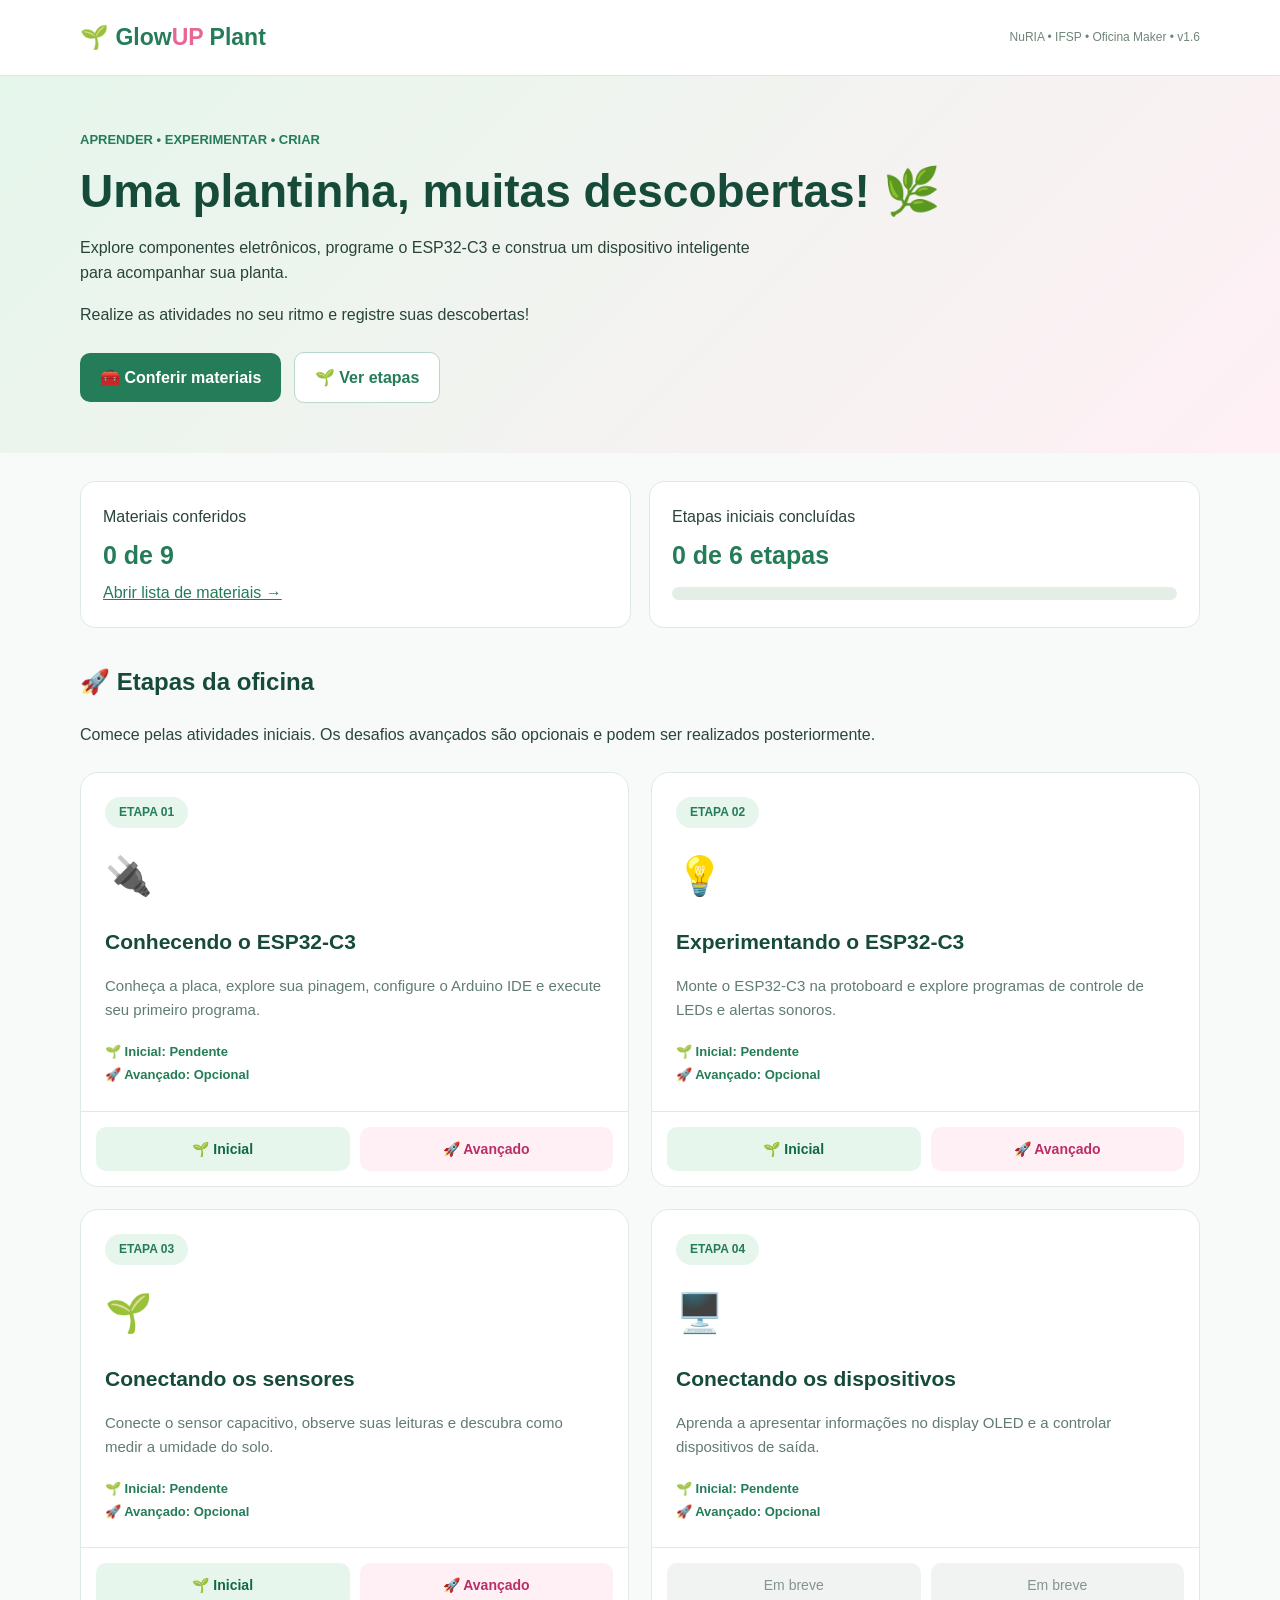
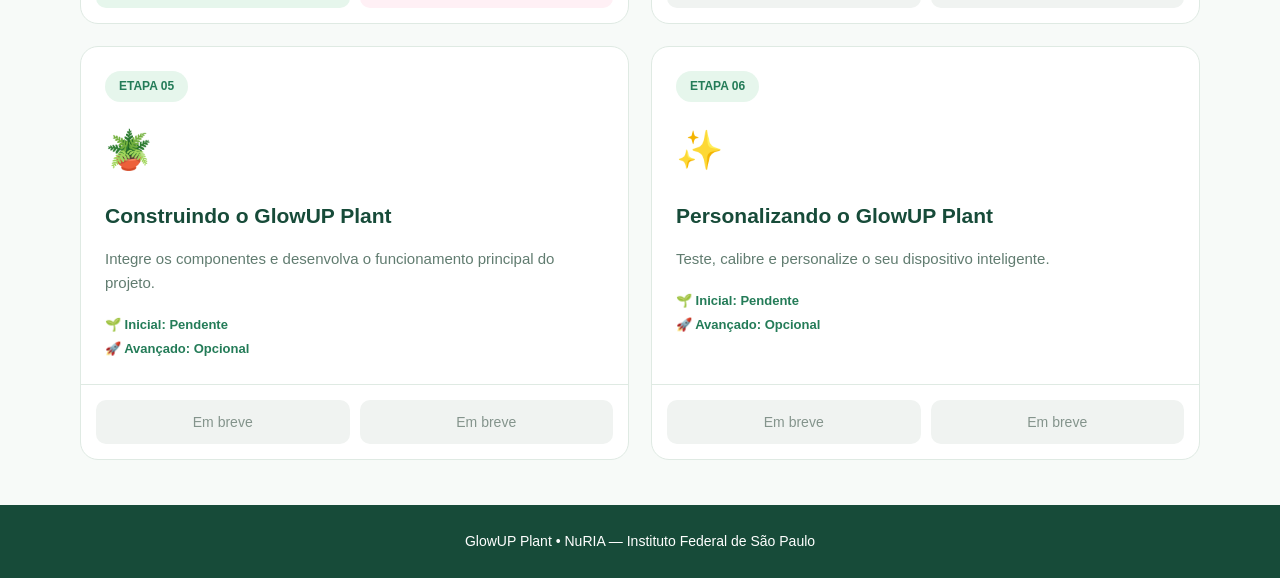
==== commit 189d2ecf: "Adicionada etapa 03 - sensor" ====
--- a/index.html
+++ b/index.html
@@ -1,227 +1,391 @@
-<!doctype html>
+<!DOCTYPE html>
 <html lang="pt-BR">
+
 <head>
-<meta charset="utf-8">
-<meta name="viewport" content="width=device-width,initial-scale=1">
+<meta charset="UTF-8">
+<meta name="viewport" content="width=device-width, initial-scale=1.0">
+
 <title>GlowUP Plant | Oficina</title>
 
 <style>
+
 :root {
-    --g: #247c58;
-    --dark: #174b39;
-    --pink: #e86695;
-    --line: #dfeae3;
-    --bg: #f6faf7;
-}
-* { box-sizing: border-box; }
+    --verde: #247c58;
+    --verde-escuro: #174b39;
+    --verde-claro: #e6f6ec;
+    --rosa: #e86695;
+    --rosa-claro: #fff0f5;
+    --fundo: #f7faf8;
+    --texto: #29443a;
+    --borda: #dfeae3;
+}
+
+* {
+    box-sizing: border-box;
+}
+
+html {
+    scroll-behavior: smooth;
+}
+
 body {
     margin: 0;
-    background: var(--bg);
-    color: #29443a;
-    font: 16px/1.6 Arial, sans-serif;
-}
-a { color: inherit; }
-.wrap { max-width: 1120px; margin: auto; padding: 0 22px; }
-header { background: #fff; border-bottom: 1px solid var(--line); }
-.nav {
+    background: var(--fundo);
+    color: var(--texto);
+    font-family: Arial, Helvetica, sans-serif;
+    font-size: 16px;
+    line-height: 1.6;
+}
+
+.container {
+    width: 92%;
+    max-width: 1120px;
+    margin: auto;
+}
+
+header {
+    background: white;
+    border-bottom: 1px solid var(--borda);
+}
+
+.topo {
+    min-height: 75px;
     display: flex;
     justify-content: space-between;
     align-items: center;
-    min-height: 72px;
-    gap: 20px;
-}
-.brand { font-size: 23px; font-weight: 800; color: var(--g); }
-.brand span { color: var(--pink); }
-.tag { font-size: 12px; color: #658072; }
+    gap: 15px;
+    flex-wrap: wrap;
+}
+
+.logo {
+    color: var(--verde);
+    font-size: 23px;
+    font-weight: bold;
+}
+
+.logo span {
+    color: var(--rosa);
+}
+
+.versao {
+    color: #718579;
+    font-size: 12px;
+}
+
 .hero {
+    background: linear-gradient(
+        135deg,
+        #e5f6eb,
+        #fff0f5
+    );
     padding: 50px 0;
-    background: linear-gradient(120deg,#e3f5eb,#fff0f5);
-}
+}
+
 .hero h1 {
-    font-size: clamp(30px,5vw,46px);
-    line-height: 1.18;
-    color: var(--dark);
+    color: var(--verde-escuro);
+    font-size: clamp(30px, 5vw, 46px);
+    line-height: 1.2;
     margin: 12px 0;
 }
-.hero p { max-width: 690px; }
-.btn {
+
+.hero p {
+    max-width: 700px;
+}
+
+.tag {
+    color: var(--verde);
+    font-size: 13px;
+    font-weight: bold;
+}
+
+.botao {
     display: inline-block;
+    background: var(--verde);
+    color: white;
+    padding: 12px 20px;
+    border-radius: 10px;
     text-decoration: none;
-    background: var(--g);
-    color: #fff;
-    padding: 11px 19px;
-    border-radius: 10px;
     font-weight: bold;
-    margin: 8px 9px 0 0;
-}
-.btn.alt {
+    margin: 8px 8px 0 0;
+}
+
+.botao-secundario {
     background: white;
-    color: var(--g);
+    color: var(--verde);
     border: 1px solid #b9d7c6;
 }
-.eyebrow {
-    font-size: 13px;
-    color: var(--g);
-    font-weight: bold;
-    text-transform: uppercase;
-}
-.stats {
+
+.painel {
     display: grid;
-    grid-template-columns: repeat(2,1fr);
-    gap: 15px;
-    margin: 26px 0;
-}
-.stat {
-    background: #fff;
-    border: 1px solid var(--line);
-    padding: 18px 22px;
+    grid-template-columns: repeat(2, 1fr);
+    gap: 18px;
+    margin: 28px 0;
+}
+
+.indicador {
+    background: white;
+    border: 1px solid var(--borda);
     border-radius: 15px;
-}
-.stat strong {
+    padding: 22px;
+}
+
+.indicador strong {
     display: block;
-    color: var(--g);
+    color: var(--verde);
     font-size: 25px;
-}
-.bar {
-    height: 12px;
-    background: #e7eee9;
-    border-radius: 12px;
+    margin: 5px 0;
+}
+
+.indicador a {
+    color: var(--verde);
+}
+
+.barra {
+    height: 13px;
+    background: #e4eee7;
+    border-radius: 20px;
     overflow: hidden;
-}
-.fill {
+    margin-top: 12px;
+}
+
+.preenchimento {
+    width: 0;
     height: 100%;
-    width: 0;
-    background: linear-gradient(90deg,#48b788,#ea88aa);
-}
-h2 { color: var(--dark); margin: 35px 0 10px; }
-.grid {
+    background: linear-gradient(
+        90deg,
+        #47b582,
+        #ec83ab
+    );
+}
+
+h2 {
+    color: var(--verde-escuro);
+    margin-top: 35px;
+}
+
+.grade {
     display: grid;
-    grid-template-columns: repeat(2,minmax(0,1fr));
+    grid-template-columns: repeat(2, minmax(0, 1fr));
     gap: 22px;
-    margin: 24px 0 45px;
-}
-.card {
-    background: #fff;
-    border: 1px solid var(--line);
+    margin: 25px 0 45px;
+}
+
+.cartao {
+    background: white;
+    border: 1px solid var(--borda);
     border-radius: 18px;
+    overflow: hidden;
     display: flex;
     flex-direction: column;
-    overflow: hidden;
-}
-.body { padding: 24px; flex: 1; }
-.badge {
+}
+
+.cartao-corpo {
+    padding: 24px;
+    flex: 1;
+}
+
+.etiqueta {
     display: inline-block;
-    background: #e5f5eb;
-    color: var(--g);
+    background: var(--verde-claro);
+    color: var(--verde);
+    padding: 6px 14px;
+    border-radius: 25px;
+    font-size: 12px;
     font-weight: bold;
-    padding: 6px 14px;
-    border-radius: 30px;
-    font-size: 12px;
-}
-.icon { font-size: 38px; margin: 18px 0; }
-.card h3 {
+}
+
+.icone {
+    font-size: 38px;
+    margin: 18px 0;
+}
+
+.cartao h3 {
+    color: var(--verde-escuro);
+    font-size: 21px;
     margin: 5px 0;
-    font-size: 21px;
-    color: var(--dark);
-}
-.card p { color: #617c70; font-size: 15px; }
-.status {
+}
+
+.cartao p {
+    color: #617c70;
+    font-size: 15px;
+}
+
+.estado {
     font-size: 13px;
     line-height: 1.8;
-    color: var(--g);
+    color: var(--verde);
     font-weight: bold;
-}
-.actions {
+    margin-top: 18px;
+}
+
+.acoes {
     display: grid;
     grid-template-columns: 1fr 1fr;
     gap: 10px;
     padding: 15px;
-    border-top: 1px solid var(--line);
-}
-.actions a {
+    border-top: 1px solid var(--borda);
+}
+
+.acoes a {
     text-align: center;
     text-decoration: none;
-    background: #e5f5eb;
+    background: var(--verde-claro);
     color: #116843;
     border-radius: 10px;
-    padding: 9px 4px;
+    padding: 11px 5px;
     font-size: 14px;
     font-weight: bold;
 }
-.actions a:last-child {
-    background: #fff0f5;
+
+.acoes a:last-child {
+    background: var(--rosa-claro);
     color: #b92e65;
 }
-.actions a.off {
+
+.acoes span {
+    display: block;
+    text-align: center;
+    background: #f0f3f1;
     color: #84948c;
-    background: #f0f3f1;
-    cursor: default;
-}
+    border-radius: 10px;
+    padding: 11px 5px;
+    font-size: 14px;
+}
+
 footer {
-    background: var(--dark);
+    background: var(--verde-escuro);
     color: white;
     text-align: center;
     padding: 25px;
-}
-@media(max-width:670px) {
-    .grid, .stats { grid-template-columns: 1fr; }
-    .nav { flex-wrap: wrap; padding: 12px 0; }
-    .hero { padding: 34px 0; }
-}
+    font-size: 14px;
+}
+
+@media (max-width: 680px) {
+
+    .painel,
+    .grade {
+        grid-template-columns: 1fr;
+    }
+
+    .hero {
+        padding: 35px 0;
+    }
+
+    .topo {
+        padding: 15px 0;
+    }
+
+}
+
 </style>
 </head>
 
 <body>
 
 <header>
-    <div class="wrap nav">
-        <div class="brand">🌱 Glow<span>UP</span> Plant</div>
-        <span class="tag">NuRIA · IFSP · Oficina maker · v1.5</span>
+    <div class="container topo">
+
+        <div class="logo">
+            🌱 Glow<span>UP</span> Plant
+        </div>
+
+        <span class="versao">
+            NuRIA • IFSP • Oficina Maker • v1.6
+        </span>
+
     </div>
 </header>
 
 <section class="hero">
-    <div class="wrap">
-        <span class="eyebrow">Aprender • Experimentar • Criar</span>
-        <h1>Uma plantinha, muitas descobertas! 🌿</h1>
+
+    <div class="container">
+
+        <span class="tag">
+            APRENDER • EXPERIMENTAR • CRIAR
+        </span>
+
+        <h1>
+            Uma plantinha, muitas descobertas! 🌿
+        </h1>
+
         <p>
-            Explore componentes eletrônicos, programe o ESP32-C3
-            e construa um dispositivo inteligente para acompanhar
-            sua planta. Faça as atividades no seu ritmo e marque
-            o que concluiu.
+            Explore componentes eletrônicos,
+            programe o ESP32-C3 e construa
+            um dispositivo inteligente
+            para acompanhar sua planta.
         </p>
-        <a class="btn" href="materiais.html">🧰 Conferir materiais</a>
-        <a class="btn alt" href="#etapas">🌱 Ver etapas</a>
+
+        <p>
+            Realize as atividades no seu ritmo
+            e registre suas descobertas!
+        </p>
+
+        <a class="botao" href="materiais.html">
+            🧰 Conferir materiais
+        </a>
+
+        <a class="botao botao-secundario" href="#etapas">
+            🌱 Ver etapas
+        </a>
+
     </div>
+
 </section>
 
-<main class="wrap">
-
-    <div class="stats">
-        <div class="stat">
-            <span>Materiais conferidos</span>
-            <strong id="materialCount">0 de 9</strong>
-            <a href="materiais.html">Abrir lista de materiais →</a>
+<main class="container">
+
+<section class="painel">
+
+    <div class="indicador">
+
+        <span>Materiais conferidos</span>
+
+        <strong id="contadorMateriais">
+            0 de 9
+        </strong>
+
+        <a href="materiais.html">
+            Abrir lista de materiais →
+        </a>
+
+    </div>
+
+    <div class="indicador">
+
+        <span>Etapas iniciais concluídas</span>
+
+        <strong id="contadorEtapas">
+            0 de 6 etapas
+        </strong>
+
+        <div
+            class="barra"
+            id="barraGeral"
+            role="progressbar"
+            aria-valuemin="0"
+            aria-valuemax="100"
+            aria-valuenow="0">
+
+            <div
+                class="preenchimento"
+                id="preenchimentoGeral">
+            </div>
+
         </div>
 
-        <div class="stat">
-            <span>Atividades iniciais concluídas</span>
-            <strong id="stageCount">0 de 6 etapas</strong>
-            <div class="bar" role="progressbar" id="globalBar"
-                 aria-valuemin="0" aria-valuemax="100"
-                 aria-valuenow="0">
-                <div class="fill" id="globalFill"></div>
-            </div>
-        </div>
     </div>
 
-    <h2 id="etapas">🚀 Etapas da oficina</h2>
-    <p>
-        Comece pelo nível inicial. O desafio avançado
-        é opcional e pode ser feito mais tarde.
-    </p>
-
-    <div class="grid" id="cards"></div>
+</section>
+
+<h2 id="etapas">🚀 Etapas da oficina</h2>
+
+<p>
+    Comece pelas atividades iniciais.
+    Os desafios avançados são opcionais
+    e podem ser realizados posteriormente.
+</p>
+
+<div class="grade" id="gradeEtapas"></div>
 
 </main>
 
@@ -230,127 +394,292 @@
 </footer>
 
 <script>
-const GERAL = 'glowup-oficina-progresso-v1';
-const MATERIAIS = 'glowup-materiais-v1';
+
+/* ==========================================
+   GLOWUP PLANT — PÁGINA INICIAL v1.6
+   ========================================== */
+
+const CHAVE_GERAL = "glowup-oficina-progresso-v1";
+
+const CHAVE_MATERIAIS = "glowup-materiais-v1";
+
+
+/* ETAPAS DA OFICINA */
 
 const ETAPAS = [
+
     {
-        n: 1,
-        icon: '🔌',
-        title: 'Conhecendo o ESP32-C3',
-        desc: 'Conheça a placa, explore sua pinagem, configure o Arduino IDE e execute seu primeiro programa.',
-        url: 'etapa01.html'
+        numero: 1,
+        icone: "🔌",
+        titulo: "Conhecendo o ESP32-C3",
+        descricao:
+            "Conheça a placa, explore sua pinagem, " +
+            "configure o Arduino IDE e execute seu primeiro programa.",
+        arquivo: "etapa01.html"
     },
+
     {
-        n: 2,
-        icon: '💡',
-        title: 'Experimentando o ESP32-C3',
-        desc: 'Monte a placa na protoboard e experimente programas de LEDs e alertas com o buzzer.',
-        url: 'etapa02.html'
+        numero: 2,
+        icone: "💡",
+        titulo: "Experimentando o ESP32-C3",
+        descricao:
+            "Monte o ESP32-C3 na protoboard e explore " +
+            "programas de controle de LEDs e alertas sonoros.",
+        arquivo: "etapa02.html"
     },
+
     {
-        n: 3,
-        icon: '🌡️',
-        title: 'Conectando os sensores',
-        desc: 'Descubra como o ESP32-C3 recebe informações sobre o ambiente.',
-        url: null
+        numero: 3,
+        icone: "🌱",
+        titulo: "Conectando os sensores",
+        descricao:
+            "Conecte o sensor capacitivo, observe suas " +
+            "leituras e descubra como medir a umidade do solo.",
+        arquivo: "etapa03.html"
     },
+
     {
-        n: 4,
-        icon: '🖥️',
-        title: 'Conectando os dispositivos',
-        desc: 'Explore as saídas e aprenda a apresentar informações no display OLED.',
-        url: null
+        numero: 4,
+        icone: "🖥️",
+        titulo: "Conectando os dispositivos",
+        descricao:
+            "Aprenda a apresentar informações no display OLED " +
+            "e a controlar dispositivos de saída.",
+        arquivo: null
     },
+
     {
-        n: 5,
-        icon: '🌱',
-        title: 'Construindo o GlowUP Plant',
-        desc: 'Integre os componentes para cuidar da sua planta.',
-        url: null
+        numero: 5,
+        icone: "🪴",
+        titulo: "Construindo o GlowUP Plant",
+        descricao:
+            "Integre os componentes e desenvolva " +
+            "o funcionamento principal do projeto.",
+        arquivo: null
     },
+
     {
-        n: 6,
-        icon: '✨',
-        title: 'Personalizando o GlowUP Plant',
-        desc: 'Teste, calibre e dê sua cara ao projeto.',
-        url: null
+        numero: 6,
+        icone: "✨",
+        titulo: "Personalizando o GlowUP Plant",
+        descricao:
+            "Teste, calibre e personalize " +
+            "o seu dispositivo inteligente.",
+        arquivo: null
     }
+
 ];
 
-function ler(chave) {
+
+/* LER DADOS DO NAVEGADOR */
+
+function lerJSON(chave) {
+
     try {
-        const x = JSON.parse(localStorage.getItem(chave) || '{}');
-        return x && typeof x === 'object' ? x : {};
-    } catch {
+
+        const texto = localStorage.getItem(chave);
+
+        if (!texto) {
+            return {};
+        }
+
+        const dados = JSON.parse(texto);
+
+        if (
+            dados &&
+            typeof dados === "object" &&
+            !Array.isArray(dados)
+        ) {
+            return dados;
+        }
+
         return {};
+
+    } catch (erro) {
+
+        return {};
+
     }
-}
-
-function montar() {
-    const geral = ler(GERAL);
-    const materiais = ler(MATERIAIS);
+
+}
+
+
+/* ATUALIZAR PÁGINA */
+
+function atualizarPagina() {
+
+    const progresso = lerJSON(CHAVE_GERAL);
+
+    const materiais = lerJSON(CHAVE_MATERIAIS);
+
     let concluidas = 0;
 
-    document.querySelector('#cards').innerHTML = ETAPAS.map(e => {
-        const p = geral[e.n] || {};
-
-        if (p.inicial) concluidas++;
-
-        const url = e.url;
-        const ini = p.inicial ? 'Concluído ✓' : 'Pendente';
-        const adv = p.avancado ? 'Concluído ✓' : 'Opcional';
+
+    /* MONTAR OS CARTÕES */
+
+    const html = ETAPAS.map(etapa => {
+
+        const estado = progresso[etapa.numero] || {};
+
+        if (estado.inicial === true) {
+            concluidas++;
+        }
+
+        const inicial = estado.inicial
+            ? "Concluído ✓"
+            : "Pendente";
+
+        const avancado = estado.avancado
+            ? "Concluído ✓"
+            : "Opcional";
+
+
+        let botoes = "";
+
+        if (etapa.arquivo) {
+
+            botoes = `
+                <a href="${etapa.arquivo}">
+                    🌱 Inicial
+                </a>
+
+                <a href="${etapa.arquivo}#desafio-avancado">
+                    🚀 Avançado
+                </a>
+            `;
+
+        } else {
+
+            botoes = `
+                <span>Em breve</span>
+                <span>Em breve</span>
+            `;
+
+        }
+
 
         return `
-        <article class="card">
-            <div class="body">
-                <span class="badge">
-                    ETAPA ${String(e.n).padStart(2, '0')}
-                </span>
-
-                <div class="icon">${e.icon}</div>
-                <h3>${e.title}</h3>
-                <p>${e.desc}</p>
-
-                <div class="status">
-                    🌱 Inicial: ${ini}<br>
-                    🚀 Avançado: ${adv}
+
+            <article class="cartao">
+
+                <div class="cartao-corpo">
+
+                    <span class="etiqueta">
+                        ETAPA ${String(etapa.numero).padStart(2, "0")}
+                    </span>
+
+                    <div class="icone">
+                        ${etapa.icone}
+                    </div>
+
+                    <h3>${etapa.titulo}</h3>
+
+                    <p>${etapa.descricao}</p>
+
+                    <div class="estado">
+
+                        🌱 Inicial: ${inicial}
+
+                        <br>
+
+                        🚀 Avançado: ${avancado}
+
+                    </div>
+
                 </div>
-            </div>
-
-            <div class="actions">
-                ${
-                    url
-                    ? `<a href="${url}">🌱 Inicial</a>
-                       <a href="${url}#desafio-avancado">🚀 Avançado</a>`
-                    : `<a class="off" aria-disabled="true">Em breve</a>
-                       <a class="off" aria-disabled="true">Em breve</a>`
-                }
-            </div>
-        </article>`;
-    }).join('');
-
-    document.querySelector('#stageCount').textContent =
-        `${concluidas} de 6 etapas`;
-
-    const pct = Math.round(concluidas / 6 * 100);
-
-    document.querySelector('#globalFill').style.width = pct + '%';
-    document.querySelector('#globalBar')
-        .setAttribute('aria-valuenow', pct);
-
-    const ids = [
-        'esp32', 'sensor', 'oled', 'buzzer', 'pilhas',
-        'protoboard', 'jumpers', 'usb', 'planta'
+
+                <div class="acoes">
+                    ${botoes}
+                </div>
+
+            </article>
+
+        `;
+
+    }).join("");
+
+
+    document.getElementById(
+        "gradeEtapas"
+    ).innerHTML = html;
+
+
+    /* PROGRESSO GERAL */
+
+    document.getElementById(
+        "contadorEtapas"
+    ).textContent =
+        concluidas + " de 6 etapas";
+
+
+    const percentual = Math.round(
+        concluidas / ETAPAS.length * 100
+    );
+
+
+    document.getElementById(
+        "preenchimentoGeral"
+    ).style.width = percentual + "%";
+
+
+    document.getElementById(
+        "barraGeral"
+    ).setAttribute(
+        "aria-valuenow",
+        percentual
+    );
+
+
+    /* MATERIAIS */
+
+    const idsMateriais = [
+
+        "esp32",
+        "sensor",
+        "oled",
+        "buzzer",
+        "pilhas",
+        "protoboard",
+        "jumpers",
+        "usb",
+        "planta"
+
     ];
 
-    document.querySelector('#materialCount').textContent =
-        ids.filter(x => materiais[x] === true).length + ' de 9';
-}
-
-montar();
-window.addEventListener('pageshow', montar);
-window.addEventListener('storage', montar);
+
+    const totalMateriais = idsMateriais.filter(
+        id => materiais[id] === true
+    ).length;
+
+
+    document.getElementById(
+        "contadorMateriais"
+    ).textContent =
+        totalMateriais + " de 9";
+
+}
+
+
+/* INICIALIZAÇÃO */
+
+atualizarPagina();
+
+
+/*
+   Atualiza o progresso quando a participante
+   retorna à página inicial.
+*/
+
+window.addEventListener(
+    "pageshow",
+    atualizarPagina
+);
+
+window.addEventListener(
+    "storage",
+    atualizarPagina
+);
+
 </script>
 
 </body>
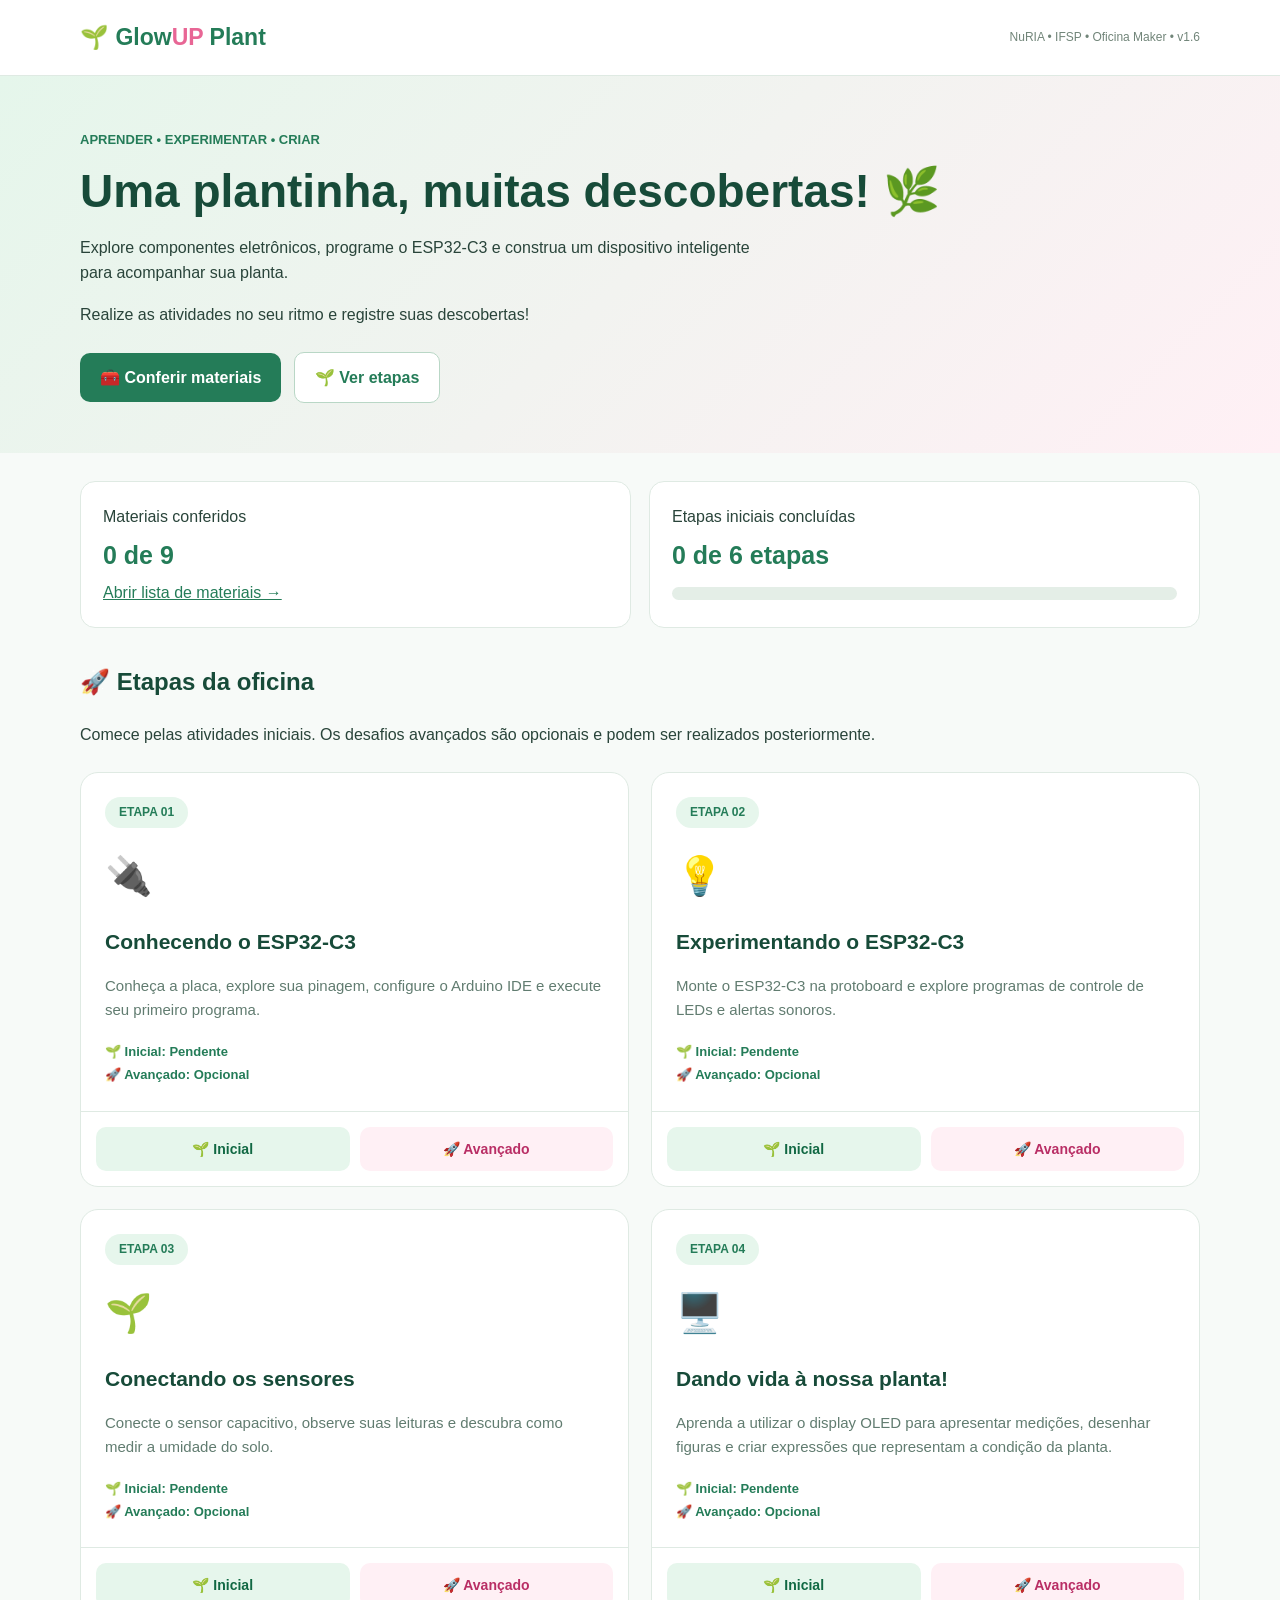
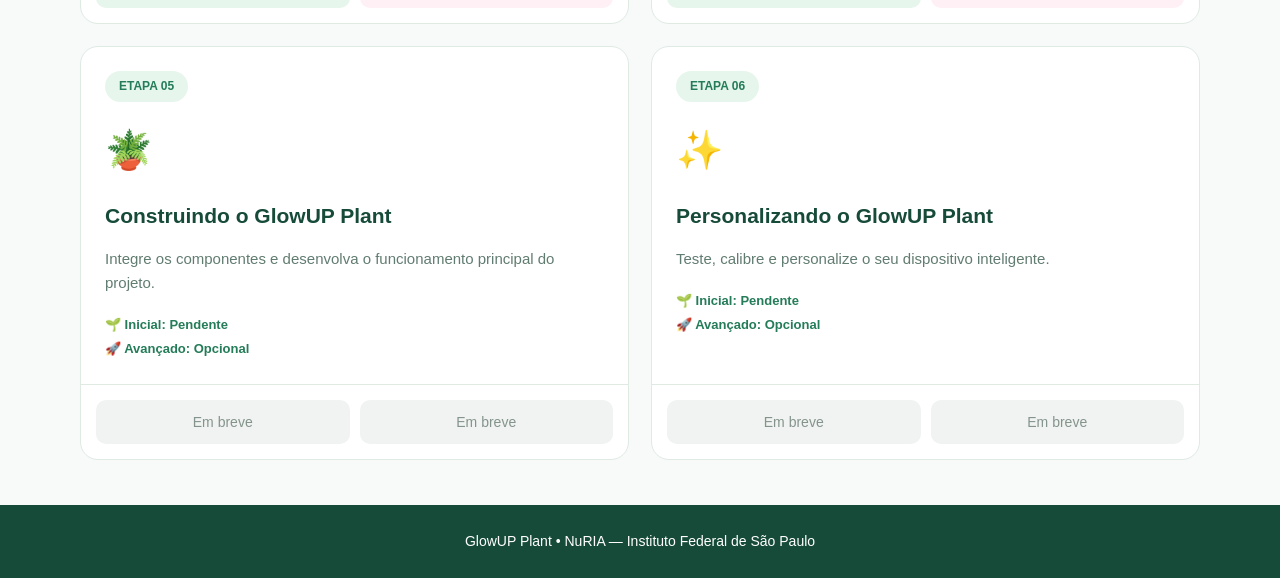
==== commit 30c642ae: "Etapa 04 - display oled" ====
--- a/index.html
+++ b/index.html
@@ -439,15 +439,15 @@
     },
 
     {
-        numero: 4,
-        icone: "🖥️",
-        titulo: "Conectando os dispositivos",
-        descricao:
-            "Aprenda a apresentar informações no display OLED " +
-            "e a controlar dispositivos de saída.",
-        arquivo: null
-    },
-
+    numero: 4,
+    icone: "🖥️",
+    titulo: "Dando vida à nossa planta!",
+    descricao:
+        "Aprenda a utilizar o display OLED para apresentar " +
+        "medições, desenhar figuras e criar expressões " +
+        "que representam a condição da planta.",
+    arquivo: "etapa04.html"
+},
     {
         numero: 5,
         icone: "🪴",
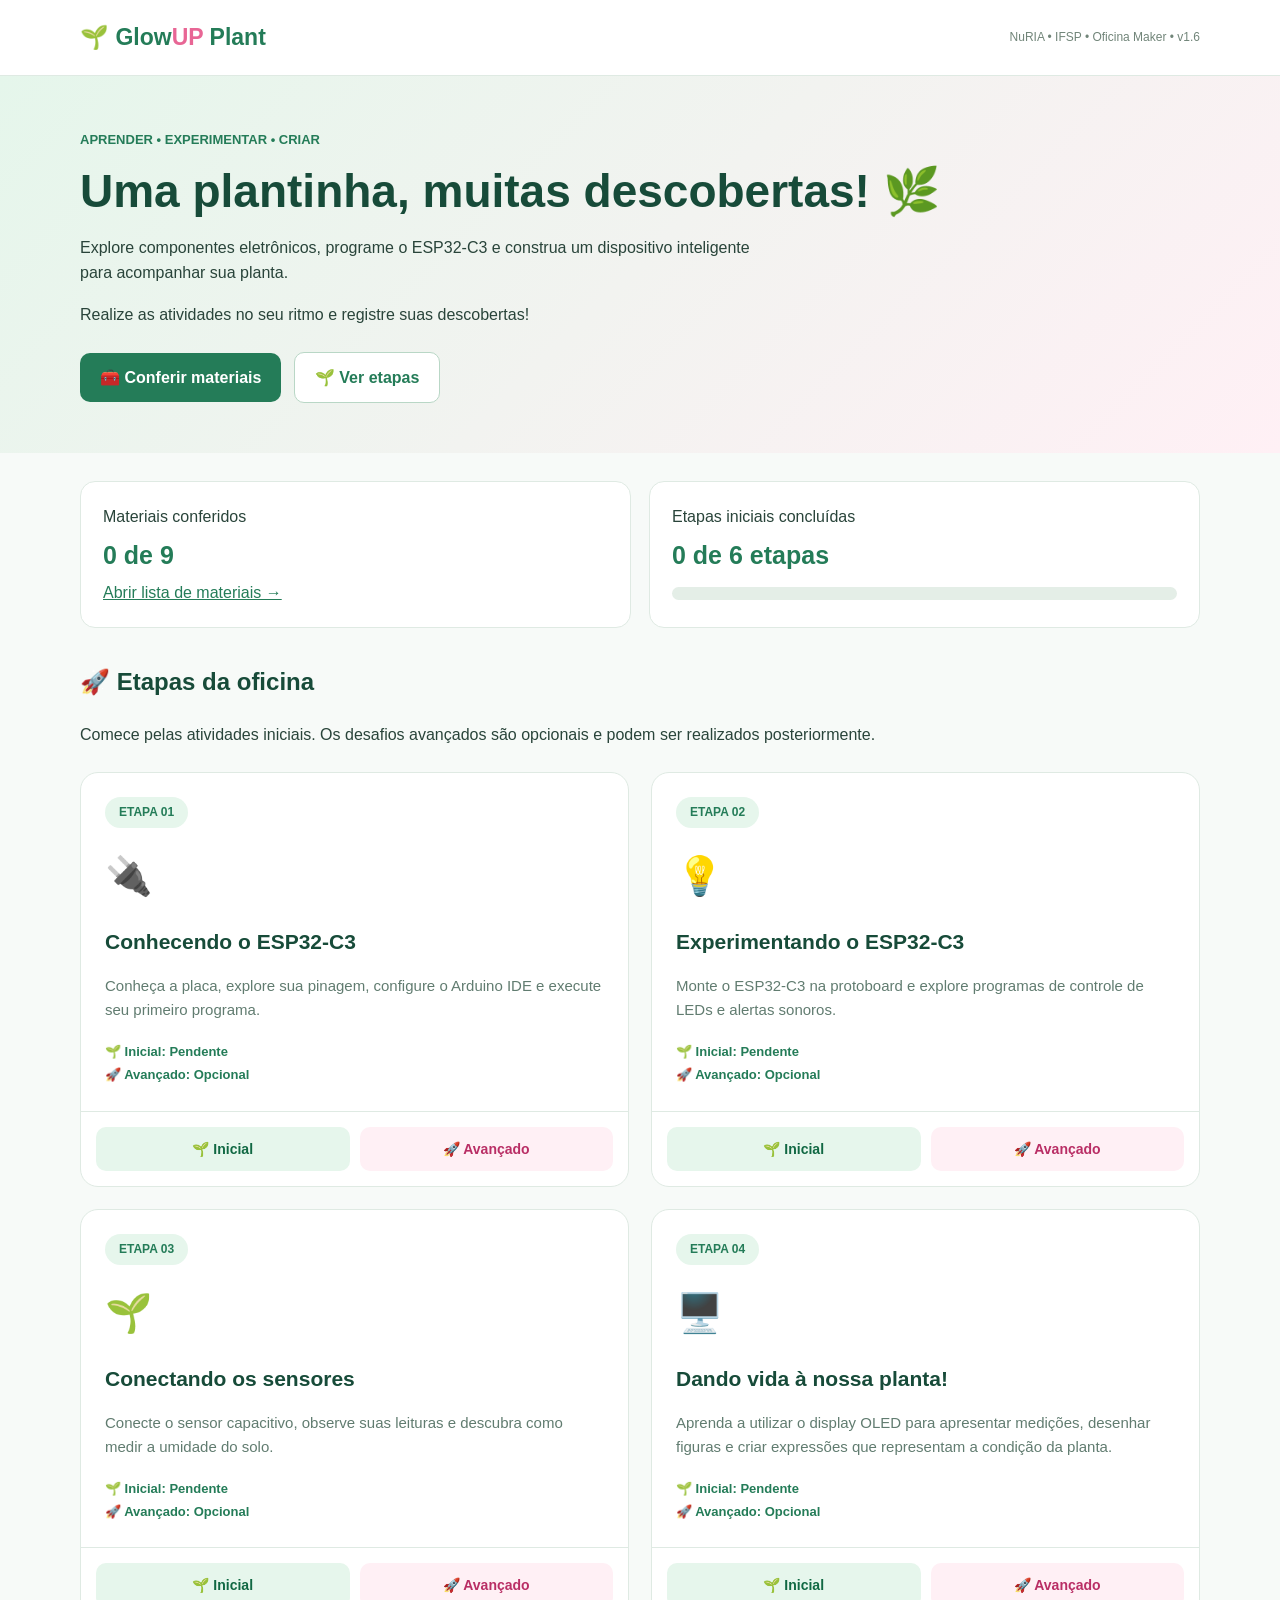
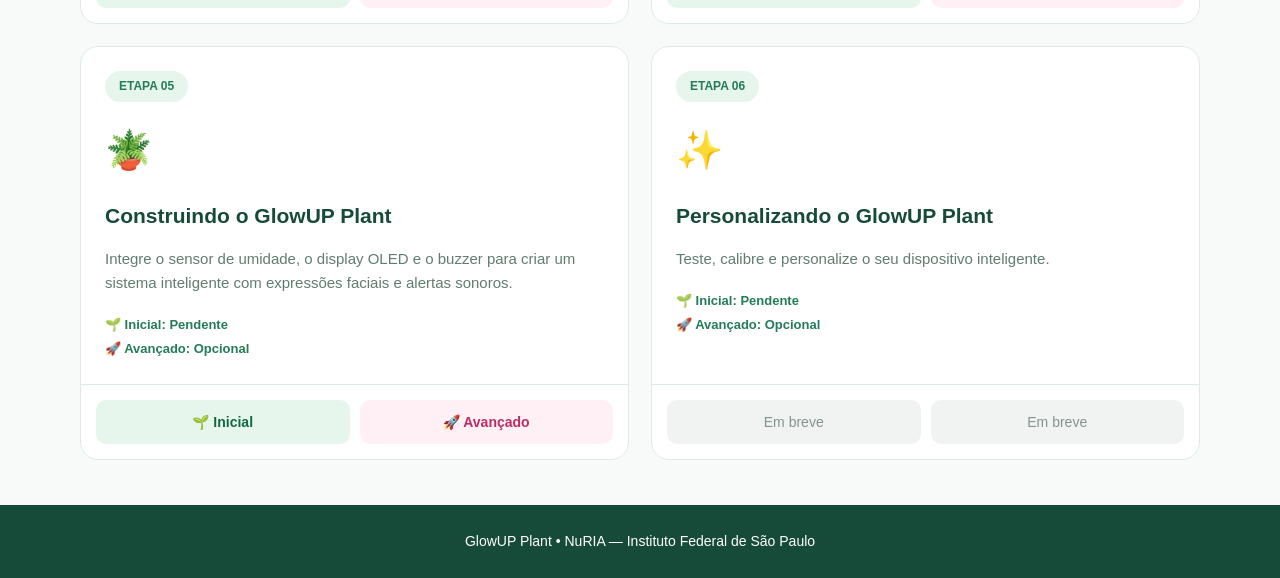
==== commit 0f726cc3: "Atividade 05 - glowup" ====
--- a/index.html
+++ b/index.html
@@ -453,9 +453,10 @@
         icone: "🪴",
         titulo: "Construindo o GlowUP Plant",
         descricao:
-            "Integre os componentes e desenvolva " +
-            "o funcionamento principal do projeto.",
-        arquivo: null
+            "Integre o sensor de umidade, o display OLED " +
+            "e o buzzer para criar um sistema inteligente " +
+            "com expressões faciais e alertas sonoros.",
+        arquivo: "etapa05.html"
     },
 
     {
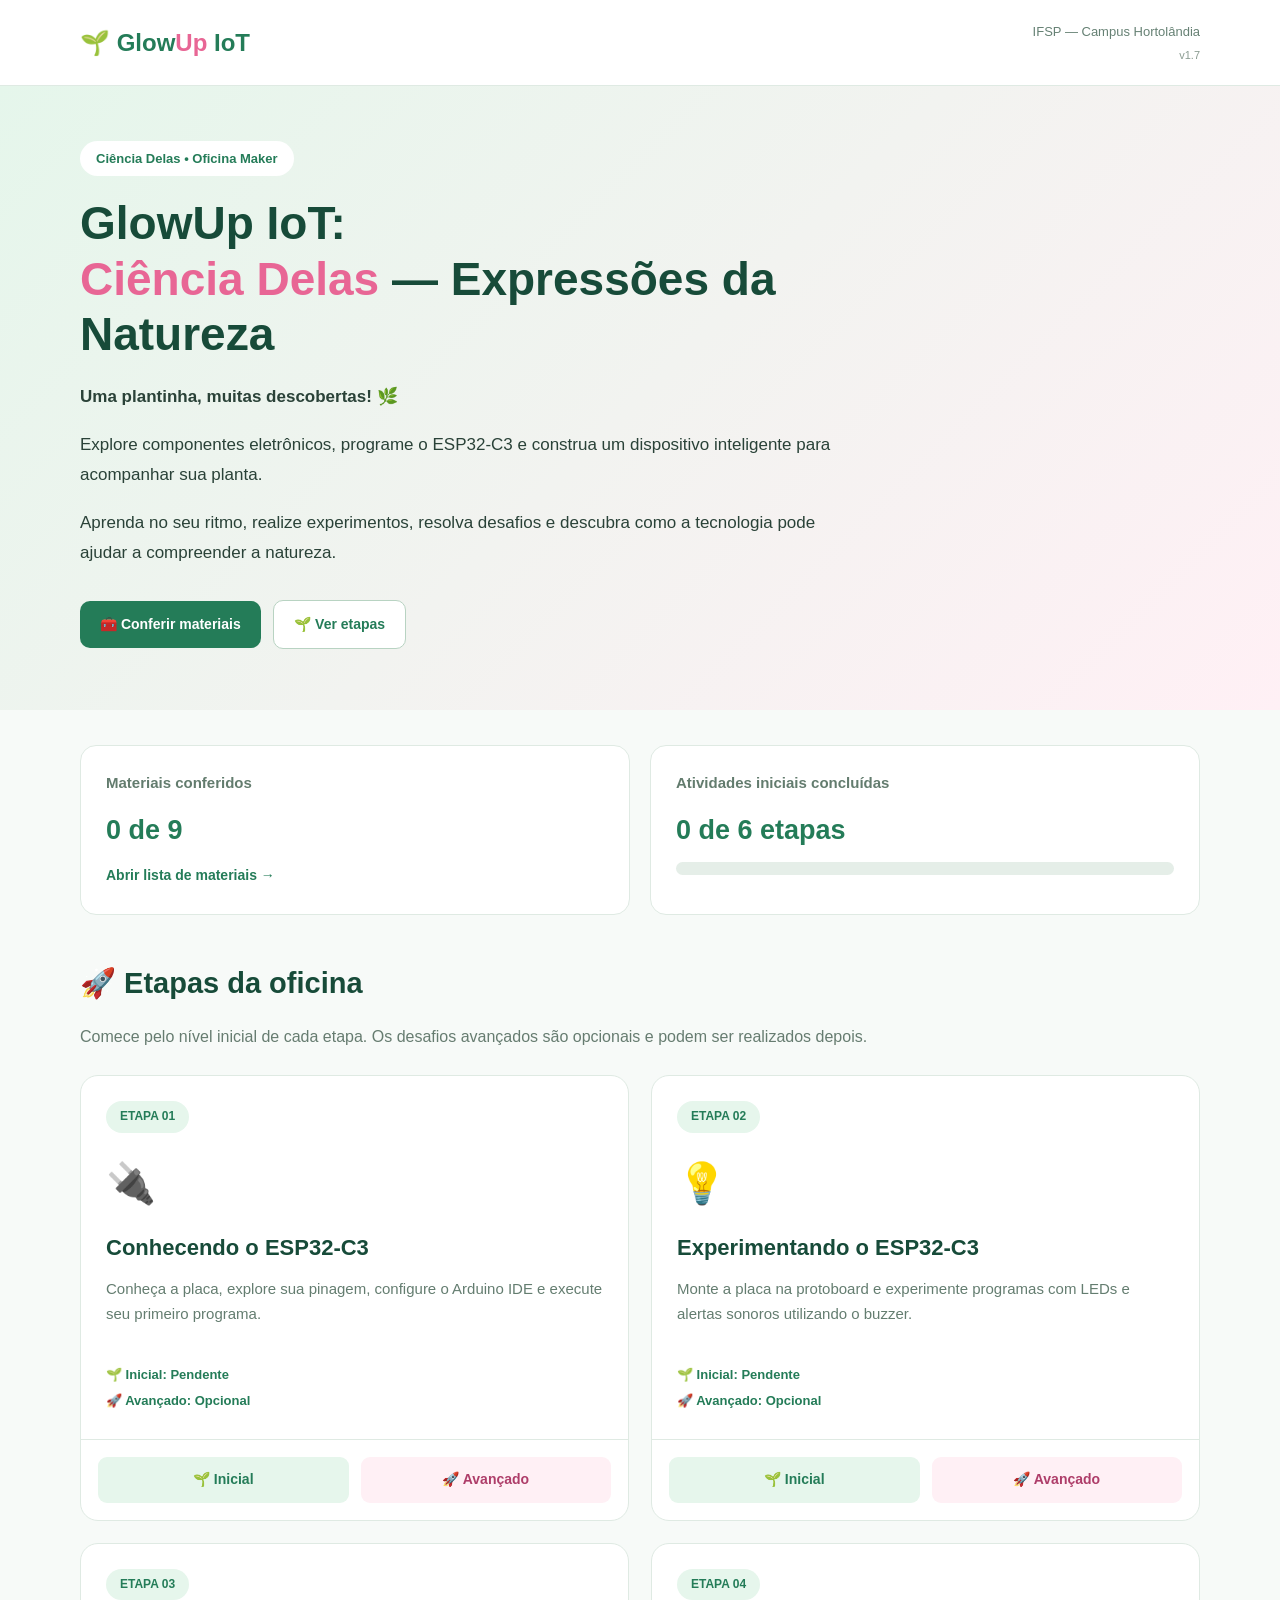
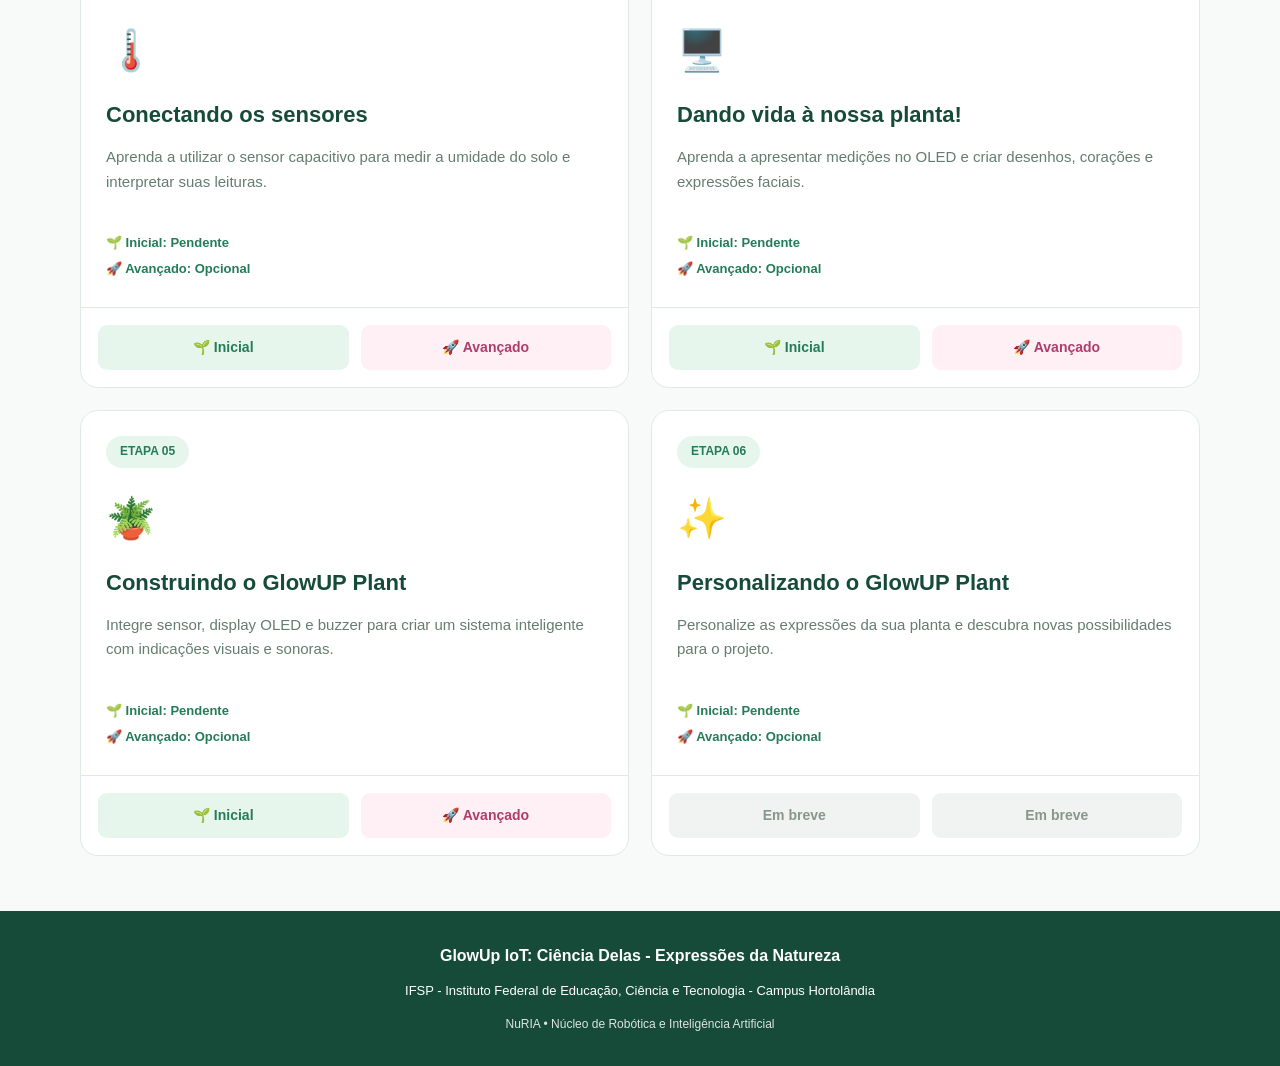
==== commit 0cea1920: "Pagina inicial v1.7 - CSS separado - identificação institucional" ====
--- a/index.html
+++ b/index.html
@@ -2,345 +2,128 @@
 <html lang="pt-BR">
 
 <head>
-<meta charset="UTF-8">
-<meta name="viewport" content="width=device-width, initial-scale=1.0">
-
-<title>GlowUP Plant | Oficina</title>
-
-<style>
-
-:root {
-    --verde: #247c58;
-    --verde-escuro: #174b39;
-    --verde-claro: #e6f6ec;
-    --rosa: #e86695;
-    --rosa-claro: #fff0f5;
-    --fundo: #f7faf8;
-    --texto: #29443a;
-    --borda: #dfeae3;
-}
-
-* {
-    box-sizing: border-box;
-}
-
-html {
-    scroll-behavior: smooth;
-}
-
-body {
-    margin: 0;
-    background: var(--fundo);
-    color: var(--texto);
-    font-family: Arial, Helvetica, sans-serif;
-    font-size: 16px;
-    line-height: 1.6;
-}
-
-.container {
-    width: 92%;
-    max-width: 1120px;
-    margin: auto;
-}
-
-header {
-    background: white;
-    border-bottom: 1px solid var(--borda);
-}
-
-.topo {
-    min-height: 75px;
-    display: flex;
-    justify-content: space-between;
-    align-items: center;
-    gap: 15px;
-    flex-wrap: wrap;
-}
-
-.logo {
-    color: var(--verde);
-    font-size: 23px;
-    font-weight: bold;
-}
-
-.logo span {
-    color: var(--rosa);
-}
-
-.versao {
-    color: #718579;
-    font-size: 12px;
-}
-
-.hero {
-    background: linear-gradient(
-        135deg,
-        #e5f6eb,
-        #fff0f5
-    );
-    padding: 50px 0;
-}
-
-.hero h1 {
-    color: var(--verde-escuro);
-    font-size: clamp(30px, 5vw, 46px);
-    line-height: 1.2;
-    margin: 12px 0;
-}
-
-.hero p {
-    max-width: 700px;
-}
-
-.tag {
-    color: var(--verde);
-    font-size: 13px;
-    font-weight: bold;
-}
-
-.botao {
-    display: inline-block;
-    background: var(--verde);
-    color: white;
-    padding: 12px 20px;
-    border-radius: 10px;
-    text-decoration: none;
-    font-weight: bold;
-    margin: 8px 8px 0 0;
-}
-
-.botao-secundario {
-    background: white;
-    color: var(--verde);
-    border: 1px solid #b9d7c6;
-}
-
-.painel {
-    display: grid;
-    grid-template-columns: repeat(2, 1fr);
-    gap: 18px;
-    margin: 28px 0;
-}
-
-.indicador {
-    background: white;
-    border: 1px solid var(--borda);
-    border-radius: 15px;
-    padding: 22px;
-}
-
-.indicador strong {
-    display: block;
-    color: var(--verde);
-    font-size: 25px;
-    margin: 5px 0;
-}
-
-.indicador a {
-    color: var(--verde);
-}
-
-.barra {
-    height: 13px;
-    background: #e4eee7;
-    border-radius: 20px;
-    overflow: hidden;
-    margin-top: 12px;
-}
-
-.preenchimento {
-    width: 0;
-    height: 100%;
-    background: linear-gradient(
-        90deg,
-        #47b582,
-        #ec83ab
-    );
-}
-
-h2 {
-    color: var(--verde-escuro);
-    margin-top: 35px;
-}
-
-.grade {
-    display: grid;
-    grid-template-columns: repeat(2, minmax(0, 1fr));
-    gap: 22px;
-    margin: 25px 0 45px;
-}
-
-.cartao {
-    background: white;
-    border: 1px solid var(--borda);
-    border-radius: 18px;
-    overflow: hidden;
-    display: flex;
-    flex-direction: column;
-}
-
-.cartao-corpo {
-    padding: 24px;
-    flex: 1;
-}
-
-.etiqueta {
-    display: inline-block;
-    background: var(--verde-claro);
-    color: var(--verde);
-    padding: 6px 14px;
-    border-radius: 25px;
-    font-size: 12px;
-    font-weight: bold;
-}
-
-.icone {
-    font-size: 38px;
-    margin: 18px 0;
-}
-
-.cartao h3 {
-    color: var(--verde-escuro);
-    font-size: 21px;
-    margin: 5px 0;
-}
-
-.cartao p {
-    color: #617c70;
-    font-size: 15px;
-}
-
-.estado {
-    font-size: 13px;
-    line-height: 1.8;
-    color: var(--verde);
-    font-weight: bold;
-    margin-top: 18px;
-}
-
-.acoes {
-    display: grid;
-    grid-template-columns: 1fr 1fr;
-    gap: 10px;
-    padding: 15px;
-    border-top: 1px solid var(--borda);
-}
-
-.acoes a {
-    text-align: center;
-    text-decoration: none;
-    background: var(--verde-claro);
-    color: #116843;
-    border-radius: 10px;
-    padding: 11px 5px;
-    font-size: 14px;
-    font-weight: bold;
-}
-
-.acoes a:last-child {
-    background: var(--rosa-claro);
-    color: #b92e65;
-}
-
-.acoes span {
-    display: block;
-    text-align: center;
-    background: #f0f3f1;
-    color: #84948c;
-    border-radius: 10px;
-    padding: 11px 5px;
-    font-size: 14px;
-}
-
-footer {
-    background: var(--verde-escuro);
-    color: white;
-    text-align: center;
-    padding: 25px;
-    font-size: 14px;
-}
-
-@media (max-width: 680px) {
-
-    .painel,
-    .grade {
-        grid-template-columns: 1fr;
-    }
-
-    .hero {
-        padding: 35px 0;
-    }
-
-    .topo {
-        padding: 15px 0;
-    }
-
-}
-
-</style>
+    <meta charset="UTF-8">
+    <meta name="viewport" content="width=device-width, initial-scale=1.0">
+
+    <meta name="description"
+          content="GlowUp IoT: Ciência Delas - Expressões da Natureza. Oficina de eletrônica, programação e IoT do IFSP Campus Hortolândia.">
+
+    <title>GlowUp IoT: Ciência Delas - Expressões da Natureza</title>
+
+    <!-- Estilos da página inicial -->
+    <link rel="stylesheet" href="style.css">
 </head>
 
 <body>
 
+<!-- =========================================
+     CABEÇALHO
+     ========================================= -->
+
 <header>
+
     <div class="container topo">
 
         <div class="logo">
-            🌱 Glow<span>UP</span> Plant
+            🌱 Glow<span>Up</span> IoT
         </div>
 
-        <span class="versao">
-            NuRIA • IFSP • Oficina Maker • v1.6
-        </span>
-
-    </div>
+        <div class="topo-direita">
+
+            <div class="instituicao-topo">
+                IFSP — Campus Hortolândia
+            </div>
+
+            <div class="versao">
+                v1.7
+            </div>
+
+        </div>
+
+    </div>
+
 </header>
 
+
+<!-- =========================================
+     APRESENTAÇÃO DA OFICINA
+     ========================================= -->
+
 <section class="hero">
 
     <div class="container">
 
-        <span class="tag">
-            APRENDER • EXPERIMENTAR • CRIAR
-        </span>
-
-        <h1>
-            Uma plantinha, muitas descobertas! 🌿
-        </h1>
-
-        <p>
-            Explore componentes eletrônicos,
-            programe o ESP32-C3 e construa
-            um dispositivo inteligente
-            para acompanhar sua planta.
-        </p>
-
-        <p>
-            Realize as atividades no seu ritmo
-            e registre suas descobertas!
-        </p>
-
-        <a class="botao" href="materiais.html">
-            🧰 Conferir materiais
-        </a>
-
-        <a class="botao botao-secundario" href="#etapas">
-            🌱 Ver etapas
-        </a>
+        <div class="hero-conteudo">
+
+            <span class="tag">
+                Ciência Delas • Oficina Maker
+            </span>
+
+            <h1>
+                GlowUp IoT:<br>
+                <span>Ciência Delas</span> —
+                Expressões da Natureza
+            </h1>
+
+            <p>
+                <strong>
+                    Uma plantinha, muitas descobertas! 🌿
+                </strong>
+            </p>
+
+            <p>
+                Explore componentes eletrônicos,
+                programe o ESP32-C3 e construa
+                um dispositivo inteligente
+                para acompanhar sua planta.
+            </p>
+
+            <p>
+                Aprenda no seu ritmo, realize
+                experimentos, resolva desafios
+                e descubra como a tecnologia
+                pode ajudar a compreender
+                a natureza.
+            </p>
+
+            <div class="botoes-hero">
+
+                <a
+                    class="botao"
+                    href="materiais.html">
+                    🧰 Conferir materiais
+                </a>
+
+                <a
+                    class="botao botao-secundario"
+                    href="#etapas">
+                    🌱 Ver etapas
+                </a>
+
+            </div>
+
+        </div>
 
     </div>
 
 </section>
 
+
 <main class="container">
 
-<section class="painel">
+<!-- =========================================
+     INDICADORES DE PROGRESSO
+     ========================================= -->
+
+<section class="indicadores">
 
     <div class="indicador">
 
-        <span>Materiais conferidos</span>
-
-        <strong id="contadorMateriais">
+        <h3>
+            Materiais conferidos
+        </h3>
+
+        <strong id="materialCount">
             0 de 9
         </strong>
 
@@ -352,23 +135,26 @@
 
     <div class="indicador">
 
-        <span>Etapas iniciais concluídas</span>
-
-        <strong id="contadorEtapas">
+        <h3>
+            Atividades iniciais concluídas
+        </h3>
+
+        <strong id="stageCount">
             0 de 6 etapas
         </strong>
 
         <div
-            class="barra"
-            id="barraGeral"
+            class="barra-progresso"
+            id="globalBar"
             role="progressbar"
+            aria-label="Progresso geral da oficina"
             aria-valuemin="0"
             aria-valuemax="100"
             aria-valuenow="0">
 
             <div
                 class="preenchimento"
-                id="preenchimentoGeral">
+                id="globalFill">
             </div>
 
         </div>
@@ -377,34 +163,78 @@
 
 </section>
 
-<h2 id="etapas">🚀 Etapas da oficina</h2>
-
-<p>
-    Comece pelas atividades iniciais.
-    Os desafios avançados são opcionais
-    e podem ser realizados posteriormente.
-</p>
-
-<div class="grade" id="gradeEtapas"></div>
+
+<!-- =========================================
+     ETAPAS DA OFICINA
+     ========================================= -->
+
+<section id="etapas">
+
+    <h2 class="titulo-secao">
+        🚀 Etapas da oficina
+    </h2>
+
+    <p class="introducao-etapas">
+
+        Comece pelo nível inicial de cada etapa.
+        Os desafios avançados são opcionais
+        e podem ser realizados depois.
+
+    </p>
+
+    <div
+        class="grade-etapas"
+        id="cards">
+    </div>
+
+</section>
 
 </main>
 
+
+<!-- =========================================
+     RODAPÉ INSTITUCIONAL
+     ========================================= -->
+
 <footer>
-    GlowUP Plant • NuRIA — Instituto Federal de São Paulo
+
+    <div class="nome-oficina">
+        GlowUp IoT: Ciência Delas -
+        Expressões da Natureza
+    </div>
+
+    <div class="nome-instituto">
+        IFSP - Instituto Federal de Educação,
+        Ciência e Tecnologia - Campus Hortolândia
+    </div>
+
+    <div class="nuria">
+        NuRIA • Núcleo de Robótica e Inteligência Artificial
+    </div>
+
 </footer>
 
+
 <script>
 
-/* ==========================================
-   GLOWUP PLANT — PÁGINA INICIAL v1.6
-   ========================================== */
-
-const CHAVE_GERAL = "glowup-oficina-progresso-v1";
-
-const CHAVE_MATERIAIS = "glowup-materiais-v1";
-
-
-/* ETAPAS DA OFICINA */
+/* =========================================
+   GLOWUP IOT — PÁGINA INICIAL
+   Versão 1.7
+
+   Preserva as chaves de armazenamento
+   utilizadas nas etapas anteriores.
+   ========================================= */
+
+const CHAVE_GERAL =
+    "glowup-oficina-progresso-v1";
+
+const CHAVE_MATERIAIS =
+    "glowup-materiais-v1";
+
+
+/* =========================================
+   DEFINIÇÃO DAS ETAPAS
+   ========================================= */
 
 const ETAPAS = [
 
@@ -414,7 +244,8 @@
         titulo: "Conhecendo o ESP32-C3",
         descricao:
             "Conheça a placa, explore sua pinagem, " +
-            "configure o Arduino IDE e execute seu primeiro programa.",
+            "configure o Arduino IDE e execute " +
+            "seu primeiro programa.",
         arquivo: "etapa01.html"
     },
 
@@ -423,39 +254,42 @@
         icone: "💡",
         titulo: "Experimentando o ESP32-C3",
         descricao:
-            "Monte o ESP32-C3 na protoboard e explore " +
-            "programas de controle de LEDs e alertas sonoros.",
+            "Monte a placa na protoboard " +
+            "e experimente programas com LEDs " +
+            "e alertas sonoros utilizando o buzzer.",
         arquivo: "etapa02.html"
     },
 
     {
         numero: 3,
-        icone: "🌱",
+        icone: "🌡️",
         titulo: "Conectando os sensores",
         descricao:
-            "Conecte o sensor capacitivo, observe suas " +
-            "leituras e descubra como medir a umidade do solo.",
+            "Aprenda a utilizar o sensor capacitivo " +
+            "para medir a umidade do solo " +
+            "e interpretar suas leituras.",
         arquivo: "etapa03.html"
     },
 
     {
-    numero: 4,
-    icone: "🖥️",
-    titulo: "Dando vida à nossa planta!",
-    descricao:
-        "Aprenda a utilizar o display OLED para apresentar " +
-        "medições, desenhar figuras e criar expressões " +
-        "que representam a condição da planta.",
-    arquivo: "etapa04.html"
-},
+        numero: 4,
+        icone: "🖥️",
+        titulo: "Dando vida à nossa planta!",
+        descricao:
+            "Aprenda a apresentar medições no OLED " +
+            "e criar desenhos, corações " +
+            "e expressões faciais.",
+        arquivo: "etapa04.html"
+    },
+
     {
         numero: 5,
         icone: "🪴",
         titulo: "Construindo o GlowUP Plant",
         descricao:
-            "Integre o sensor de umidade, o display OLED " +
-            "e o buzzer para criar um sistema inteligente " +
-            "com expressões faciais e alertas sonoros.",
+            "Integre sensor, display OLED e buzzer " +
+            "para criar um sistema inteligente " +
+            "com indicações visuais e sonoras.",
         arquivo: "etapa05.html"
     },
 
@@ -464,21 +298,25 @@
         icone: "✨",
         titulo: "Personalizando o GlowUP Plant",
         descricao:
-            "Teste, calibre e personalize " +
-            "o seu dispositivo inteligente.",
+            "Personalize as expressões da sua planta " +
+            "e descubra novas possibilidades " +
+            "para o projeto.",
         arquivo: null
     }
 
 ];
 
 
-/* LER DADOS DO NAVEGADOR */
-
-function lerJSON(chave) {
+/* =========================================
+   LEITURA SEGURA DO LOCALSTORAGE
+   ========================================= */
+
+function lerDados(chave) {
 
     try {
 
-        const texto = localStorage.getItem(chave);
+        const texto =
+            localStorage.getItem(chave);
 
         if (!texto) {
             return {};
@@ -498,142 +336,165 @@
 
     } catch (erro) {
 
+        console.warn(
+            "Não foi possível ler os dados:",
+            erro
+        );
+
         return {};
-
     }
 
 }
 
 
-/* ATUALIZAR PÁGINA */
-
-function atualizarPagina() {
-
-    const progresso = lerJSON(CHAVE_GERAL);
-
-    const materiais = lerJSON(CHAVE_MATERIAIS);
-
-    let concluidas = 0;
-
-
-    /* MONTAR OS CARTÕES */
-
-    const html = ETAPAS.map(etapa => {
-
-        const estado = progresso[etapa.numero] || {};
-
-        if (estado.inicial === true) {
-            concluidas++;
+/* =========================================
+   MONTAGEM DOS CARTÕES
+   ========================================= */
+
+function montarEtapas() {
+
+    const progresso =
+        lerDados(CHAVE_GERAL);
+
+    const materiais =
+        lerDados(CHAVE_MATERIAIS);
+
+    const elementoCards =
+        document.getElementById("cards");
+
+    let etapasConcluidas = 0;
+
+    elementoCards.innerHTML = ETAPAS.map(
+        etapa => {
+
+            const estado =
+                progresso[etapa.numero] || {};
+
+            if (estado.inicial === true) {
+                etapasConcluidas++;
+            }
+
+            const statusInicial =
+                estado.inicial === true
+                    ? "Concluído ✓"
+                    : "Pendente";
+
+            const statusAvancado =
+                estado.avancado === true
+                    ? "Concluído ✓"
+                    : "Opcional";
+
+            let botoes = "";
+
+            if (etapa.arquivo) {
+
+                botoes = `
+                    <a href="${etapa.arquivo}">
+                        🌱 Inicial
+                    </a>
+
+                    <a href="${etapa.arquivo}#desafio-avancado">
+                        🚀 Avançado
+                    </a>
+                `;
+
+            } else {
+
+                botoes = `
+                    <a
+                        class="desabilitado"
+                        aria-disabled="true">
+                        Em breve
+                    </a>
+
+                    <a
+                        class="desabilitado"
+                        aria-disabled="true">
+                        Em breve
+                    </a>
+                `;
+
+            }
+
+            return `
+
+                <article class="cartao">
+
+                    <div class="cartao-conteudo">
+
+                        <span class="numero-etapa">
+
+                            ETAPA ${
+                                String(etapa.numero).padStart(2, "0")
+                            }
+
+                        </span>
+
+                        <div class="icone-etapa">
+                            ${etapa.icone}
+                        </div>
+
+                        <h3>
+                            ${etapa.titulo}
+                        </h3>
+
+                        <p>
+                            ${etapa.descricao}
+                        </p>
+
+                        <div class="estado-etapa">
+
+                            🌱 Inicial:
+                            ${statusInicial}
+
+                            <br>
+
+                            🚀 Avançado:
+                            ${statusAvancado}
+
+                        </div>
+
+                    </div>
+
+                    <div class="acoes-etapa">
+                        ${botoes}
+                    </div>
+
+                </article>
+
+            `;
+
         }
-
-        const inicial = estado.inicial
-            ? "Concluído ✓"
-            : "Pendente";
-
-        const avancado = estado.avancado
-            ? "Concluído ✓"
-            : "Opcional";
-
-
-        let botoes = "";
-
-        if (etapa.arquivo) {
-
-            botoes = `
-                <a href="${etapa.arquivo}">
-                    🌱 Inicial
-                </a>
-
-                <a href="${etapa.arquivo}#desafio-avancado">
-                    🚀 Avançado
-                </a>
-            `;
-
-        } else {
-
-            botoes = `
-                <span>Em breve</span>
-                <span>Em breve</span>
-            `;
-
-        }
-
-
-        return `
-
-            <article class="cartao">
-
-                <div class="cartao-corpo">
-
-                    <span class="etiqueta">
-                        ETAPA ${String(etapa.numero).padStart(2, "0")}
-                    </span>
-
-                    <div class="icone">
-                        ${etapa.icone}
-                    </div>
-
-                    <h3>${etapa.titulo}</h3>
-
-                    <p>${etapa.descricao}</p>
-
-                    <div class="estado">
-
-                        🌱 Inicial: ${inicial}
-
-                        <br>
-
-                        🚀 Avançado: ${avancado}
-
-                    </div>
-
-                </div>
-
-                <div class="acoes">
-                    ${botoes}
-                </div>
-
-            </article>
-
-        `;
-
-    }).join("");
-
+    ).join("");
+
+
+    /* ATUALIZA PROGRESSO GERAL */
 
     document.getElementById(
-        "gradeEtapas"
-    ).innerHTML = html;
-
-
-    /* PROGRESSO GERAL */
+        "stageCount"
+    ).textContent =
+        etapasConcluidas + " de 6 etapas";
+
+
+    const percentual = Math.round(
+        etapasConcluidas / ETAPAS.length * 100
+    );
 
     document.getElementById(
-        "contadorEtapas"
-    ).textContent =
-        concluidas + " de 6 etapas";
-
-
-    const percentual = Math.round(
-        concluidas / ETAPAS.length * 100
-    );
-
+        "globalFill"
+    ).style.width = percentual + "%";
 
     document.getElementById(
-        "preenchimentoGeral"
-    ).style.width = percentual + "%";
-
-
-    document.getElementById(
-        "barraGeral"
+        "globalBar"
     ).setAttribute(
         "aria-valuenow",
         percentual
     );
 
 
-    /* MATERIAIS */
-
-    const idsMateriais = [
+    /* ATUALIZA LISTA DE MATERIAIS */
+
+    const ITENS_MATERIAIS = [
 
         "esp32",
         "sensor",
@@ -647,38 +508,40 @@
 
     ];
 
-
-    const totalMateriais = idsMateriais.filter(
-        id => materiais[id] === true
-    ).length;
-
+    const materiaisConferidos =
+        ITENS_MATERIAIS.filter(
+            item => materiais[item] === true
+        ).length;
 
     document.getElementById(
-        "contadorMateriais"
+        "materialCount"
     ).textContent =
-        totalMateriais + " de 9";
+        materiaisConferidos + " de 9";
 
 }
 
 
-/* INICIALIZAÇÃO */
-
-atualizarPagina();
-
-
-/*
-   Atualiza o progresso quando a participante
-   retorna à página inicial.
-*/
+/* =========================================
+   INICIALIZAÇÃO
+   ========================================= */
+
+montarEtapas();
+
+
+/* Atualiza ao retornar de outra página. */
 
 window.addEventListener(
     "pageshow",
-    atualizarPagina
+    montarEtapas
 );
+
+
+/* Atualiza quando outra aba modificar
+   os registros de progresso. */
 
 window.addEventListener(
     "storage",
-    atualizarPagina
+    montarEtapas
 );
 
 </script>
--- a/style.css
+++ b/style.css
@@ -0,0 +1,640 @@
+/* =========================================
+   GLOWUP IOT — STYLE.CSS
+   Ciência Delas - Expressões da Natureza
+   Versão 1.7
+
+   Estilos da página inicial
+   ========================================= */
+
+
+/* =========================================
+   VARIÁVEIS DE CORES
+   ========================================= */
+
+:root {
+
+    --verde: #247c58;
+
+    --verde-escuro: #174b39;
+
+    --verde-claro: #e6f6ec;
+
+    --rosa: #e86695;
+
+    --rosa-claro: #fff0f5;
+
+    --fundo: #f7faf8;
+
+    --texto: #2a4238;
+
+    --borda: #dfeae3;
+
+}
+
+
+/* =========================================
+   CONFIGURAÇÕES GERAIS
+   ========================================= */
+
+* {
+    box-sizing: border-box;
+}
+
+html {
+    scroll-behavior: smooth;
+}
+
+body {
+
+    margin: 0;
+
+    background: var(--fundo);
+
+    color: var(--texto);
+
+    font: 16px/1.65 Arial, Helvetica, sans-serif;
+
+}
+
+.container {
+
+    width: 92%;
+
+    max-width: 1120px;
+
+    margin: auto;
+
+}
+
+a {
+    color: var(--verde);
+}
+
+
+/* =========================================
+   CABEÇALHO
+   ========================================= */
+
+header {
+
+    background: white;
+
+    border-bottom: 1px solid var(--borda);
+
+}
+
+.topo {
+
+    min-height: 85px;
+
+    display: flex;
+
+    justify-content: space-between;
+
+    align-items: center;
+
+    gap: 15px;
+
+    flex-wrap: wrap;
+
+    padding: 12px 0;
+
+}
+
+.logo {
+
+    font-size: 24px;
+
+    font-weight: bold;
+
+    color: var(--verde);
+
+}
+
+.logo span {
+    color: var(--rosa);
+}
+
+
+/* Identificação institucional e versão */
+
+.topo-direita {
+
+    display: flex;
+
+    flex-direction: column;
+
+    align-items: flex-end;
+
+    gap: 4px;
+
+}
+
+.instituicao-topo {
+
+    font-size: 13px;
+
+    color: #668174;
+
+    text-align: right;
+
+}
+
+.versao {
+
+    font-size: 11px;
+
+    color: #8b9c92;
+
+    font-weight: normal;
+
+}
+
+
+/* =========================================
+   APRESENTAÇÃO
+   ========================================= */
+
+.hero {
+
+    background: linear-gradient(
+        135deg,
+        #e5f6eb,
+        #fff0f5
+    );
+
+    padding: 55px 0;
+
+}
+
+.hero-conteudo {
+    max-width: 850px;
+}
+
+.tag {
+
+    display: inline-block;
+
+    background: white;
+
+    color: var(--verde);
+
+    padding: 7px 16px;
+
+    border-radius: 25px;
+
+    font-size: 13px;
+
+    font-weight: bold;
+
+}
+
+.hero h1 {
+
+    font-size: clamp(29px, 5vw, 46px);
+
+    line-height: 1.2;
+
+    color: var(--verde-escuro);
+
+    margin: 20px 0;
+
+}
+
+.hero h1 span {
+    color: var(--rosa);
+}
+
+.hero p {
+
+    max-width: 760px;
+
+    font-size: 17px;
+
+    line-height: 1.8;
+
+}
+
+
+/* =========================================
+   BOTÕES DA APRESENTAÇÃO
+   ========================================= */
+
+.botoes-hero {
+    margin-top: 25px;
+}
+
+.botao {
+
+    display: inline-block;
+
+    padding: 12px 20px;
+
+    margin: 6px 8px 6px 0;
+
+    border-radius: 10px;
+
+    background: var(--verde);
+
+    color: white;
+
+    text-decoration: none;
+
+    font-size: 14px;
+
+    font-weight: bold;
+
+    transition: background .2s;
+
+}
+
+.botao:hover {
+    background: var(--verde-escuro);
+}
+
+.botao-secundario {
+
+    background: white;
+
+    color: var(--verde);
+
+    border: 1px solid #b8d3c2;
+
+}
+
+.botao-secundario:hover {
+    background: var(--verde-claro);
+}
+
+
+/* =========================================
+   INDICADORES DE PROGRESSO
+   ========================================= */
+
+.indicadores {
+
+    display: grid;
+
+    grid-template-columns: repeat(2, minmax(0, 1fr));
+
+    gap: 20px;
+
+    margin: 35px 0;
+
+}
+
+.indicador {
+
+    padding: 25px;
+
+    border-radius: 16px;
+
+    background: white;
+
+    border: 1px solid var(--borda);
+
+}
+
+.indicador h3 {
+
+    font-size: 15px;
+
+    color: #637c6e;
+
+    margin: 0 0 12px;
+
+}
+
+.indicador strong {
+
+    display: block;
+
+    font-size: 27px;
+
+    color: var(--verde);
+
+    margin-bottom: 10px;
+
+}
+
+.indicador a {
+
+    font-size: 14px;
+
+    font-weight: bold;
+
+    text-decoration: none;
+
+}
+
+
+/* Barra de progresso geral */
+
+.barra-progresso {
+
+    height: 13px;
+
+    background: #e5eee8;
+
+    border-radius: 20px;
+
+    overflow: hidden;
+
+}
+
+.preenchimento {
+
+    height: 100%;
+
+    width: 0;
+
+    background: linear-gradient(
+        90deg,
+        #47b582,
+        #ec83ab
+    );
+
+    transition: width .3s;
+
+}
+
+
+/* =========================================
+   SEÇÃO DAS ETAPAS
+   ========================================= */
+
+.titulo-secao {
+
+    margin: 45px 0 10px;
+
+    color: var(--verde-escuro);
+
+    font-size: 29px;
+
+}
+
+.introducao-etapas {
+
+    margin-bottom: 25px;
+
+    color: #667c70;
+
+}
+
+
+/* Grade dos cartões */
+
+.grade-etapas {
+
+    display: grid;
+
+    grid-template-columns: repeat(2, minmax(0, 1fr));
+
+    gap: 22px;
+
+    margin-bottom: 55px;
+
+}
+
+
+/* =========================================
+   CARTÕES DAS ETAPAS
+   ========================================= */
+
+.cartao {
+
+    display: flex;
+
+    flex-direction: column;
+
+    overflow: hidden;
+
+    border-radius: 18px;
+
+    background: white;
+
+    border: 1px solid var(--borda);
+
+    transition: transform .2s, box-shadow .2s;
+
+}
+
+.cartao:hover {
+
+    transform: translateY(-3px);
+
+    box-shadow: 0 8px 25px #174b3912;
+
+}
+
+.cartao-conteudo {
+
+    padding: 25px;
+
+    flex: 1;
+
+}
+
+.numero-etapa {
+
+    display: inline-block;
+
+    padding: 6px 14px;
+
+    border-radius: 25px;
+
+    background: var(--verde-claro);
+
+    color: var(--verde);
+
+    font-size: 12px;
+
+    font-weight: bold;
+
+}
+
+.icone-etapa {
+
+    font-size: 40px;
+
+    margin: 17px 0;
+
+}
+
+.cartao h3 {
+
+    font-size: 22px;
+
+    line-height: 1.35;
+
+    margin: 10px 0;
+
+    color: var(--verde-escuro);
+
+}
+
+.cartao p {
+
+    font-size: 15px;
+
+    color: #647d70;
+
+    min-height: 65px;
+
+}
+
+
+/* Estado inicial e avançado */
+
+.estado-etapa {
+
+    margin-top: 20px;
+
+    font-size: 13px;
+
+    font-weight: bold;
+
+    line-height: 2;
+
+    color: var(--verde);
+
+}
+
+
+/* =========================================
+   BOTÕES DOS CARTÕES
+   ========================================= */
+
+.acoes-etapa {
+
+    display: grid;
+
+    grid-template-columns: repeat(2, 1fr);
+
+    gap: 12px;
+
+    padding: 17px;
+
+    border-top: 1px solid var(--borda);
+
+}
+
+.acoes-etapa a {
+
+    display: block;
+
+    padding: 11px 8px;
+
+    border-radius: 9px;
+
+    text-align: center;
+
+    text-decoration: none;
+
+    font-size: 14px;
+
+    font-weight: bold;
+
+    background: var(--verde-claro);
+
+    color: var(--verde);
+
+}
+
+.acoes-etapa a:nth-child(2) {
+
+    background: var(--rosa-claro);
+
+    color: #ae3d69;
+
+}
+
+
+/* Etapa ainda não publicada */
+
+.acoes-etapa a.desabilitado {
+
+    background: #f0f3f1;
+
+    color: #88968d;
+
+    cursor: default;
+
+}
+
+
+/* =========================================
+   RODAPÉ
+   ========================================= */
+
+footer {
+
+    background: var(--verde-escuro);
+
+    color: white;
+
+    padding: 32px 15px;
+
+    text-align: center;
+
+}
+
+footer .nome-oficina {
+
+    font-weight: bold;
+
+    font-size: 16px;
+
+    margin-bottom: 10px;
+
+}
+
+footer .nome-instituto {
+
+    font-size: 13px;
+
+    line-height: 1.8;
+
+}
+
+footer .nuria {
+
+    margin-top: 12px;
+
+    font-size: 12px;
+
+    opacity: .85;
+
+}
+
+
+/* =========================================
+   RESPONSIVIDADE
+   ========================================= */
+
+@media (max-width: 700px) {
+
+    .indicadores,
+    .grade-etapas {
+
+        grid-template-columns: 1fr;
+
+    }
+
+    .hero {
+        padding: 38px 0;
+    }
+
+    .topo-direita {
+        align-items: flex-start;
+    }
+
+    .instituicao-topo {
+        text-align: left;
+    }
+
+    .cartao p {
+        min-height: auto;
+    }
+
+}
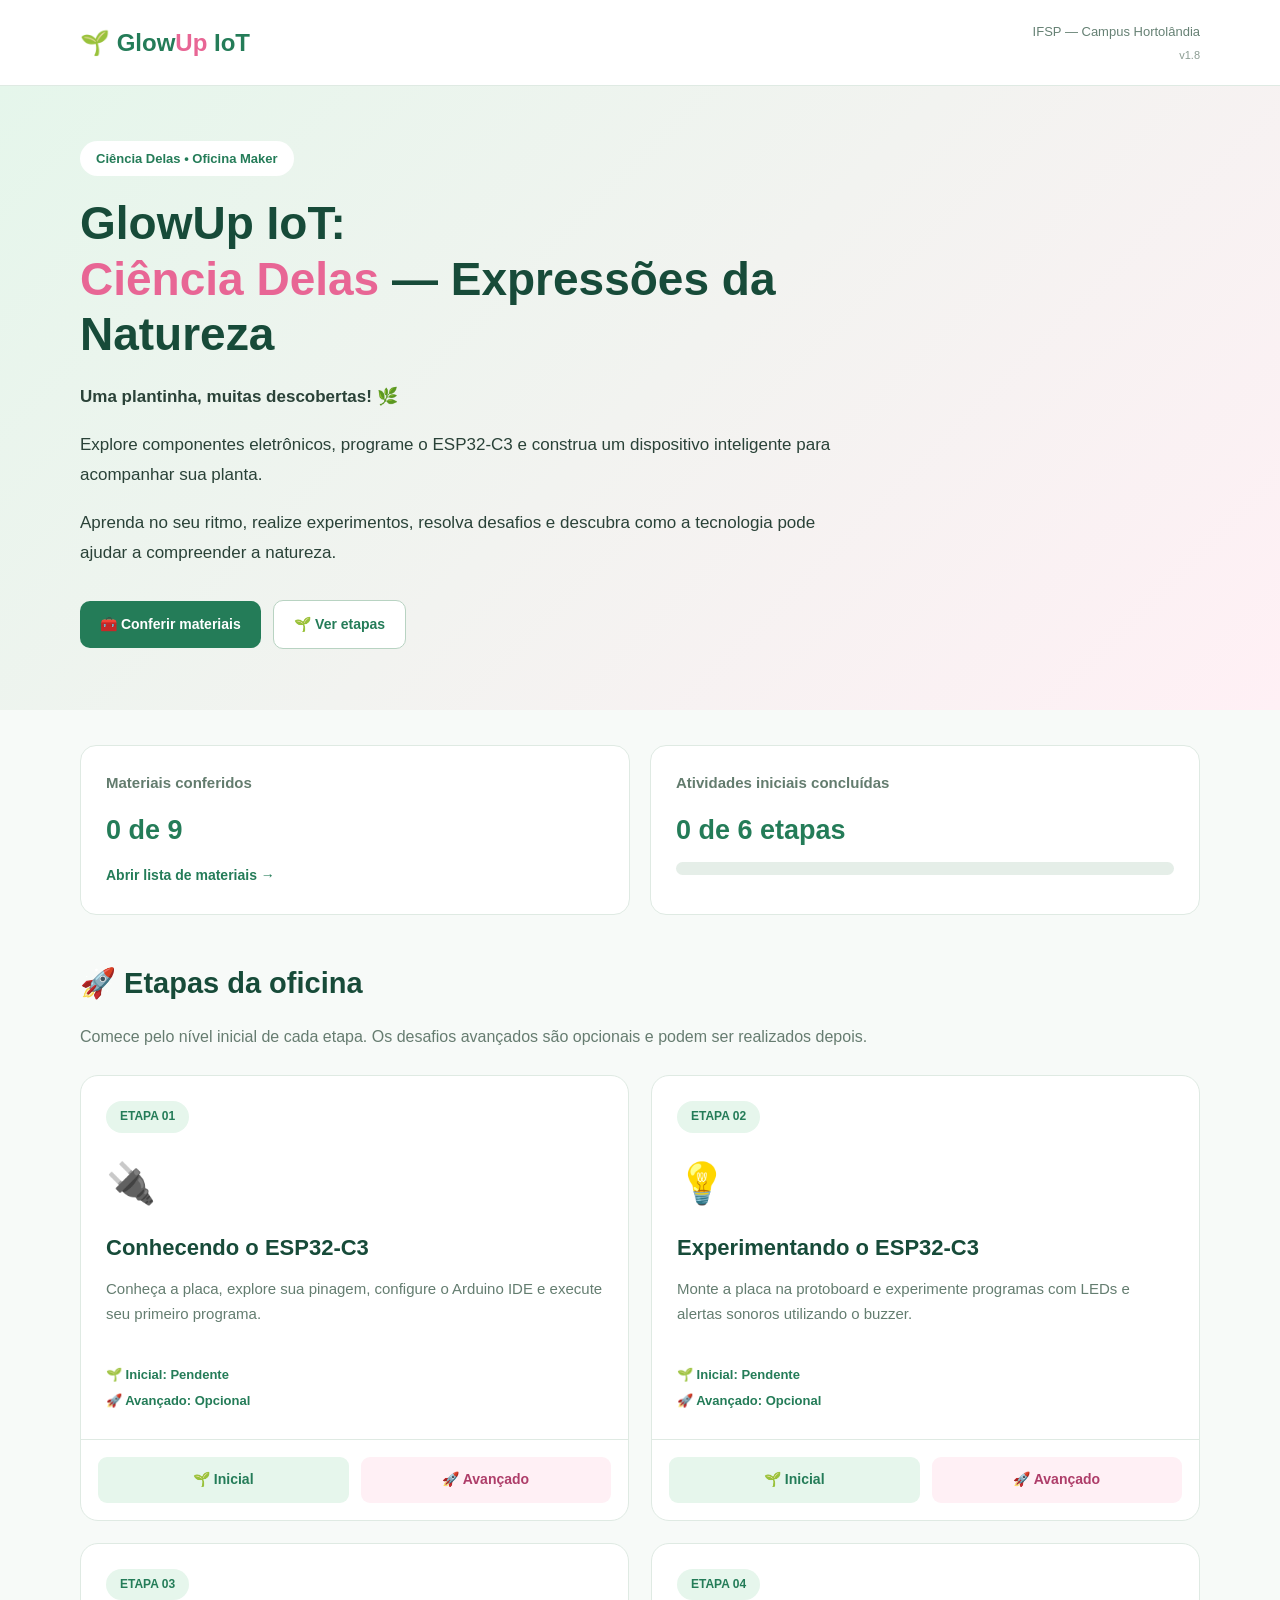
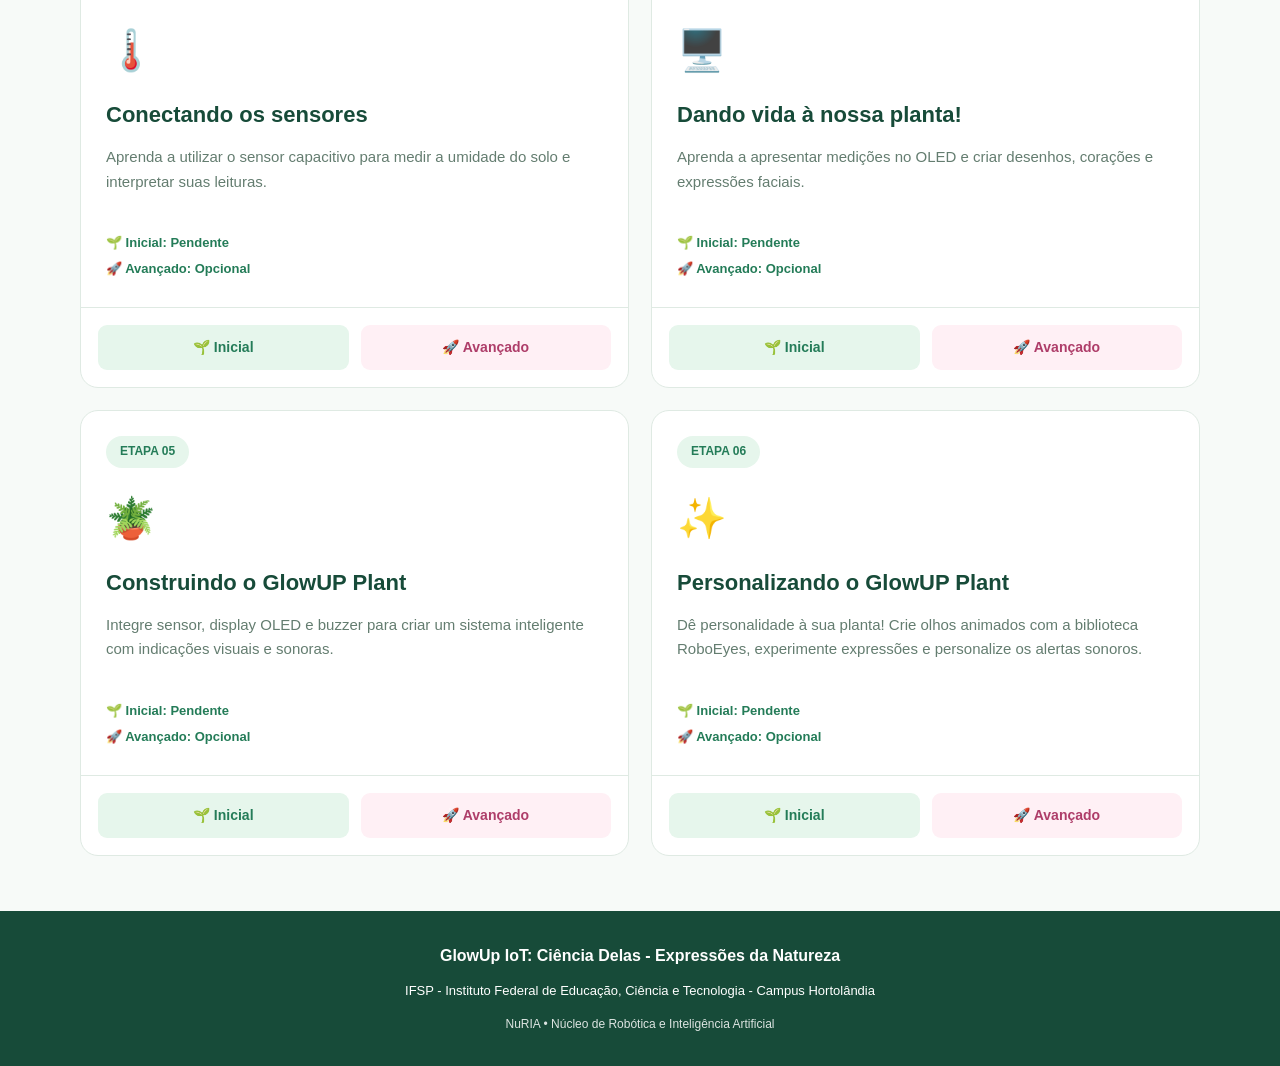
==== commit b61bd5be: "Inclusão da etapa 06 - personalizando" ====
--- a/index.html
+++ b/index.html
@@ -10,18 +10,12 @@
 
     <title>GlowUp IoT: Ciência Delas - Expressões da Natureza</title>
 
-    <!-- Estilos da página inicial -->
     <link rel="stylesheet" href="style.css">
 </head>
 
 <body>
 
-<!-- =========================================
-     CABEÇALHO
-     ========================================= -->
-
 <header>
-
     <div class="container topo">
 
         <div class="logo">
@@ -29,30 +23,18 @@
         </div>
 
         <div class="topo-direita">
-
             <div class="instituicao-topo">
                 IFSP — Campus Hortolândia
             </div>
 
-            <div class="versao">
-                v1.7
-            </div>
-
-        </div>
-
-    </div>
-
+            <div class="versao">v1.8</div>
+        </div>
+
+    </div>
 </header>
 
-
-<!-- =========================================
-     APRESENTAÇÃO DA OFICINA
-     ========================================= -->
-
 <section class="hero">
-
     <div class="container">
-
         <div class="hero-conteudo">
 
             <span class="tag">
@@ -66,135 +48,86 @@
             </h1>
 
             <p>
-                <strong>
-                    Uma plantinha, muitas descobertas! 🌿
-                </strong>
+                <strong>Uma plantinha, muitas descobertas! 🌿</strong>
             </p>
 
             <p>
-                Explore componentes eletrônicos,
-                programe o ESP32-C3 e construa
-                um dispositivo inteligente
-                para acompanhar sua planta.
+                Explore componentes eletrônicos, programe o ESP32-C3
+                e construa um dispositivo inteligente para acompanhar
+                sua planta.
             </p>
 
             <p>
-                Aprenda no seu ritmo, realize
-                experimentos, resolva desafios
-                e descubra como a tecnologia
-                pode ajudar a compreender
-                a natureza.
+                Aprenda no seu ritmo, realize experimentos, resolva
+                desafios e descubra como a tecnologia pode ajudar
+                a compreender a natureza.
             </p>
 
             <div class="botoes-hero">
-
-                <a
-                    class="botao"
-                    href="materiais.html">
+                <a class="botao" href="materiais.html">
                     🧰 Conferir materiais
                 </a>
 
-                <a
-                    class="botao botao-secundario"
-                    href="#etapas">
+                <a class="botao botao-secundario" href="#etapas">
                     🌱 Ver etapas
                 </a>
-
             </div>
 
         </div>
-
-    </div>
-
+    </div>
 </section>
 
-
 <main class="container">
 
-<!-- =========================================
-     INDICADORES DE PROGRESSO
-     ========================================= -->
-
-<section class="indicadores">
-
-    <div class="indicador">
-
-        <h3>
-            Materiais conferidos
-        </h3>
-
-        <strong id="materialCount">
-            0 de 9
-        </strong>
-
-        <a href="materiais.html">
-            Abrir lista de materiais →
-        </a>
-
-    </div>
-
-    <div class="indicador">
-
-        <h3>
-            Atividades iniciais concluídas
-        </h3>
-
-        <strong id="stageCount">
-            0 de 6 etapas
-        </strong>
-
-        <div
-            class="barra-progresso"
-            id="globalBar"
-            role="progressbar"
-            aria-label="Progresso geral da oficina"
-            aria-valuemin="0"
-            aria-valuemax="100"
-            aria-valuenow="0">
-
-            <div
-                class="preenchimento"
-                id="globalFill">
+    <section class="indicadores">
+
+        <div class="indicador">
+            <h3>Materiais conferidos</h3>
+
+            <strong id="materialCount">0 de 9</strong>
+
+            <a href="materiais.html">
+                Abrir lista de materiais →
+            </a>
+        </div>
+
+        <div class="indicador">
+            <h3>Atividades iniciais concluídas</h3>
+
+            <strong id="stageCount">0 de 6 etapas</strong>
+
+            <div class="barra-progresso"
+                 id="globalBar"
+                 role="progressbar"
+                 aria-label="Progresso geral da oficina"
+                 aria-valuemin="0"
+                 aria-valuemax="100"
+                 aria-valuenow="0">
+
+                <div class="preenchimento" id="globalFill"></div>
+
             </div>
-
-        </div>
-
-    </div>
-
-</section>
-
-
-<!-- =========================================
-     ETAPAS DA OFICINA
-     ========================================= -->
-
-<section id="etapas">
-
-    <h2 class="titulo-secao">
-        🚀 Etapas da oficina
-    </h2>
-
-    <p class="introducao-etapas">
-
-        Comece pelo nível inicial de cada etapa.
-        Os desafios avançados são opcionais
-        e podem ser realizados depois.
-
-    </p>
-
-    <div
-        class="grade-etapas"
-        id="cards">
-    </div>
-
-</section>
+        </div>
+
+    </section>
+
+    <section id="etapas">
+
+        <h2 class="titulo-secao">
+            🚀 Etapas da oficina
+        </h2>
+
+        <p class="introducao-etapas">
+            Comece pelo nível inicial de cada etapa.
+            Os desafios avançados são opcionais
+            e podem ser realizados depois.
+        </p>
+
+        <div class="grade-etapas" id="cards"></div>
+
+    </section>
 
 </main>
-
-
-<!-- =========================================
-     RODAPÉ INSTITUCIONAL
-     ========================================= -->
 
 <footer>
 
@@ -214,27 +147,19 @@
 
 </footer>
 
-
 <script>
 
-/* =========================================
-   GLOWUP IOT — PÁGINA INICIAL
-   Versão 1.7
-
-   Preserva as chaves de armazenamento
-   utilizadas nas etapas anteriores.
-   ========================================= */
-
-const CHAVE_GERAL =
-    "glowup-oficina-progresso-v1";
-
-const CHAVE_MATERIAIS =
-    "glowup-materiais-v1";
-
-
-/* =========================================
-   DEFINIÇÃO DAS ETAPAS
-   ========================================= */
+// =========================================
+// GLOWUP IOT — INDEX v1.8
+// =========================================
+
+// Mantem as chaves utilizadas nas etapas.
+const CHAVE_GERAL = "glowup-oficina-progresso-v1";
+const CHAVE_MATERIAIS = "glowup-materiais-v1";
+
+// =========================================
+// ETAPAS DA OFICINA
+// =========================================
 
 const ETAPAS = [
 
@@ -254,9 +179,9 @@
         icone: "💡",
         titulo: "Experimentando o ESP32-C3",
         descricao:
-            "Monte a placa na protoboard " +
-            "e experimente programas com LEDs " +
-            "e alertas sonoros utilizando o buzzer.",
+            "Monte a placa na protoboard e experimente " +
+            "programas com LEDs e alertas sonoros " +
+            "utilizando o buzzer.",
         arquivo: "etapa02.html"
     },
 
@@ -298,97 +223,94 @@
         icone: "✨",
         titulo: "Personalizando o GlowUP Plant",
         descricao:
-            "Personalize as expressões da sua planta " +
-            "e descubra novas possibilidades " +
-            "para o projeto.",
-        arquivo: null
+            "Dê personalidade à sua planta! " +
+            "Crie olhos animados com a biblioteca RoboEyes, " +
+            "experimente expressões e personalize " +
+            "os alertas sonoros.",
+        arquivo: "etapa06.html"
     }
 
 ];
 
-
-/* =========================================
-   LEITURA SEGURA DO LOCALSTORAGE
-   ========================================= */
+// =========================================
+// LEITURA DO PROGRESSO
+// =========================================
 
 function lerDados(chave) {
 
     try {
-
-        const texto =
-            localStorage.getItem(chave);
-
-        if (!texto) {
-            return {};
-        }
-
-        const dados = JSON.parse(texto);
-
-        if (
+        const dados = JSON.parse(
+            localStorage.getItem(chave) || "{}"
+        );
+
+        return (
             dados &&
             typeof dados === "object" &&
             !Array.isArray(dados)
-        ) {
-            return dados;
-        }
-
-        return {};
+        ) ? dados : {};
 
     } catch (erro) {
-
-        console.warn(
-            "Não foi possível ler os dados:",
-            erro
-        );
-
+        console.warn("Erro ao ler dados:", erro);
         return {};
     }
-
 }
 
-
-/* =========================================
-   MONTAGEM DOS CARTÕES
-   ========================================= */
+// =========================================
+// MONTAGEM DAS ETAPAS
+// =========================================
 
 function montarEtapas() {
 
-    const progresso =
-        lerDados(CHAVE_GERAL);
-
-    const materiais =
-        lerDados(CHAVE_MATERIAIS);
-
-    const elementoCards =
-        document.getElementById("cards");
+    const progresso = lerDados(CHAVE_GERAL);
+    const materiais = lerDados(CHAVE_MATERIAIS);
 
     let etapasConcluidas = 0;
 
-    elementoCards.innerHTML = ETAPAS.map(
-        etapa => {
-
-            const estado =
-                progresso[etapa.numero] || {};
-
-            if (estado.inicial === true) {
-                etapasConcluidas++;
-            }
-
-            const statusInicial =
-                estado.inicial === true
-                    ? "Concluído ✓"
-                    : "Pendente";
-
-            const statusAvancado =
-                estado.avancado === true
-                    ? "Concluído ✓"
-                    : "Opcional";
-
-            let botoes = "";
-
-            if (etapa.arquivo) {
-
-                botoes = `
+    const cards = document.getElementById("cards");
+
+    cards.innerHTML = ETAPAS.map(etapa => {
+
+        const estado = progresso[etapa.numero] || {};
+
+        if (estado.inicial === true) {
+            etapasConcluidas++;
+        }
+
+        const statusInicial = estado.inicial
+            ? "Concluído ✓"
+            : "Pendente";
+
+        const statusAvancado = estado.avancado
+            ? "Concluído ✓"
+            : "Opcional";
+
+        return `
+
+            <article class="cartao">
+
+                <div class="cartao-conteudo">
+
+                    <span class="numero-etapa">
+                        ETAPA ${String(etapa.numero).padStart(2, "0")}
+                    </span>
+
+                    <div class="icone-etapa">
+                        ${etapa.icone}
+                    </div>
+
+                    <h3>${etapa.titulo}</h3>
+
+                    <p>${etapa.descricao}</p>
+
+                    <div class="estado-etapa">
+                        🌱 Inicial: ${statusInicial}<br>
+                        🚀 Avançado: ${statusAvancado}
+                    </div>
+
+                </div>
+
+                <div class="acoes-etapa">
+
                     <a href="${etapa.arquivo}">
                         🌱 Inicial
                     </a>
@@ -396,106 +318,35 @@
                     <a href="${etapa.arquivo}#desafio-avancado">
                         🚀 Avançado
                     </a>
-                `;
-
-            } else {
-
-                botoes = `
-                    <a
-                        class="desabilitado"
-                        aria-disabled="true">
-                        Em breve
-                    </a>
-
-                    <a
-                        class="desabilitado"
-                        aria-disabled="true">
-                        Em breve
-                    </a>
-                `;
-
-            }
-
-            return `
-
-                <article class="cartao">
-
-                    <div class="cartao-conteudo">
-
-                        <span class="numero-etapa">
-
-                            ETAPA ${
-                                String(etapa.numero).padStart(2, "0")
-                            }
-
-                        </span>
-
-                        <div class="icone-etapa">
-                            ${etapa.icone}
-                        </div>
-
-                        <h3>
-                            ${etapa.titulo}
-                        </h3>
-
-                        <p>
-                            ${etapa.descricao}
-                        </p>
-
-                        <div class="estado-etapa">
-
-                            🌱 Inicial:
-                            ${statusInicial}
-
-                            <br>
-
-                            🚀 Avançado:
-                            ${statusAvancado}
-
-                        </div>
-
-                    </div>
-
-                    <div class="acoes-etapa">
-                        ${botoes}
-                    </div>
-
-                </article>
-
-            `;
-
-        }
-    ).join("");
-
-
-    /* ATUALIZA PROGRESSO GERAL */
-
-    document.getElementById(
-        "stageCount"
-    ).textContent =
-        etapasConcluidas + " de 6 etapas";
-
+
+                </div>
+
+            </article>
+
+        `;
+
+    }).join("");
+
+    // Atualiza o progresso geral.
+
+    document.getElementById("stageCount").textContent =
+        `${etapasConcluidas} de ${ETAPAS.length} etapas`;
 
     const percentual = Math.round(
         etapasConcluidas / ETAPAS.length * 100
     );
 
-    document.getElementById(
-        "globalFill"
-    ).style.width = percentual + "%";
-
-    document.getElementById(
-        "globalBar"
-    ).setAttribute(
+    document.getElementById("globalFill").style.width =
+        percentual + "%";
+
+    document.getElementById("globalBar").setAttribute(
         "aria-valuenow",
         percentual
     );
 
-
-    /* ATUALIZA LISTA DE MATERIAIS */
-
-    const ITENS_MATERIAIS = [
-
+    // Atualiza a conferencia dos materiais.
+
+    const itens = [
         "esp32",
         "sensor",
         "oled",
@@ -505,44 +356,28 @@
         "jumpers",
         "usb",
         "planta"
-
     ];
 
-    const materiaisConferidos =
-        ITENS_MATERIAIS.filter(
-            item => materiais[item] === true
-        ).length;
-
-    document.getElementById(
-        "materialCount"
-    ).textContent =
-        materiaisConferidos + " de 9";
+    const conferidos = itens.filter(
+        item => materiais[item] === true
+    ).length;
+
+    document.getElementById("materialCount").textContent =
+        `${conferidos} de ${itens.length}`;
 
 }
 
-
-/* =========================================
-   INICIALIZAÇÃO
-   ========================================= */
+// =========================================
+// INICIALIZACAO
+// =========================================
 
 montarEtapas();
 
-
-/* Atualiza ao retornar de outra página. */
-
-window.addEventListener(
-    "pageshow",
-    montarEtapas
-);
-
-
-/* Atualiza quando outra aba modificar
-   os registros de progresso. */
-
-window.addEventListener(
-    "storage",
-    montarEtapas
-);
+// Atualiza ao retornar das atividades.
+window.addEventListener("pageshow", montarEtapas);
+
+// Atualiza quando outra aba altera o progresso.
+window.addEventListener("storage", montarEtapas);
 
 </script>
 
--- a/style.css
+++ b/style.css
@@ -1,640 +1,2105 @@
-/* =========================================
-   GLOWUP IOT — STYLE.CSS
-   Ciência Delas - Expressões da Natureza
-   Versão 1.7
-
-   Estilos da página inicial
-   ========================================= */
-
-
-/* =========================================
-   VARIÁVEIS DE CORES
-   ========================================= */
-
-:root {
-
+/* GlowUp IoT — style.css — estilos comuns e paginas da oficina */
+:root{--verde:#247c58;--verde-escuro:#174b39;--verde-claro:#e6f6ec;--rosa:#e86695;--rosa-claro:#fff0f5;--fundo:#f7faf8;--texto:#2a4238;--borda:#dfeae3}
+*{box-sizing:border-box}html{scroll-behavior:smooth}
+body{margin:0;background:var(--fundo);color:var(--texto);font:16px/1.65 Arial,Helvetica,sans-serif}
+.container{width:92%;max-width:1120px;margin:auto}a{color:var(--verde)}
+header{background:white;border-bottom:1px solid var(--borda)}
+.topo{min-height:85px;display:flex;justify-content:space-between;align-items:center;gap:15px;flex-wrap:wrap;padding:12px 0}
+.logo{font-size:24px;font-weight:bold;color:var(--verde)}.logo span{color:var(--rosa)}
+.topo-direita{display:flex;flex-direction:column;align-items:flex-end;gap:4px}
+.instituicao-topo{font-size:13px;color:#668174;text-align:right}.versao{font-size:11px;color:#8b9c92;font-weight:normal}
+.hero{background:linear-gradient(135deg,#e5f6eb,#fff0f5);padding:55px 0}.hero-conteudo{max-width:850px}
+.tag{display:inline-block;background:white;color:var(--verde);padding:7px 16px;border-radius:25px;font-size:13px;font-weight:bold}
+.hero h1{font-size:clamp(29px,5vw,46px);line-height:1.2;color:var(--verde-escuro);margin:20px 0}.hero h1 span{color:var(--rosa)}
+.hero p{max-width:760px;font-size:17px;line-height:1.8}.botoes-hero{margin-top:25px}
+.botao{display:inline-block;padding:12px 20px;margin:6px 8px 6px 0;border-radius:10px;background:var(--verde);color:white;text-decoration:none;font-size:14px;font-weight:bold;transition:background .2s}
+.botao:hover{background:var(--verde-escuro)}.botao-secundario{background:white;color:var(--verde);border:1px solid #b8d3c2}.botao-secundario:hover{background:var(--verde-claro)}
+.indicadores{display:grid;grid-template-columns:repeat(2,minmax(0,1fr));gap:20px;margin:35px 0}
+.indicador{padding:25px;border-radius:16px;background:white;border:1px solid var(--borda)}
+.indicador h3{font-size:15px;color:#637c6e;margin:0 0 12px}.indicador strong{display:block;font-size:27px;color:var(--verde);margin-bottom:10px}.indicador a{font-size:14px;font-weight:bold;text-decoration:none}
+.barra-progresso{height:13px;background:#e5eee8;border-radius:20px;overflow:hidden}.preenchimento{height:100%;width:0;background:linear-gradient(90deg,#47b582,#ec83ab);transition:width .3s}
+.titulo-secao{margin:45px 0 10px;color:var(--verde-escuro);font-size:29px}.introducao-etapas{margin-bottom:25px;color:#667c70}
+.grade-etapas{display:grid;grid-template-columns:repeat(2,minmax(0,1fr));gap:22px;margin-bottom:55px}
+.cartao{display:flex;flex-direction:column;overflow:hidden;border-radius:18px;background:white;border:1px solid var(--borda);transition:transform .2s,box-shadow .2s}
+.cartao:hover{transform:translateY(-3px);box-shadow:0 8px 25px #174b3912}.cartao-conteudo{padding:25px;flex:1}
+.numero-etapa{display:inline-block;padding:6px 14px;border-radius:25px;background:var(--verde-claro);color:var(--verde);font-size:12px;font-weight:bold}
+.icone-etapa{font-size:40px;margin:17px 0}.cartao h3{font-size:22px;line-height:1.35;margin:10px 0;color:var(--verde-escuro)}.cartao p{font-size:15px;color:#647d70;min-height:65px}
+.estado-etapa{margin-top:20px;font-size:13px;font-weight:bold;line-height:2;color:var(--verde)}
+.acoes-etapa{display:grid;grid-template-columns:repeat(2,1fr);gap:12px;padding:17px;border-top:1px solid var(--borda)}
+.acoes-etapa a{display:block;padding:11px 8px;border-radius:9px;text-align:center;text-decoration:none;font-size:14px;font-weight:bold;background:var(--verde-claro);color:var(--verde)}
+.acoes-etapa a:nth-child(2){background:var(--rosa-claro);color:#ae3d69}.acoes-etapa a.desabilitado{background:#f0f3f1;color:#88968d;cursor:default}
+footer{background:var(--verde-escuro);color:white;padding:32px 15px;text-align:center}
+footer .nome-oficina{font-weight:bold;font-size:16px;margin-bottom:10px}footer .nome-instituto{font-size:13px;line-height:1.8}footer .nuria{margin-top:12px;font-size:12px;opacity:.85}
+@media(max-width:700px){.indicadores,.grade-etapas{grid-template-columns:1fr}.hero{padding:38px 0}.topo-direita{align-items:flex-start}.instituicao-topo{text-align:left}.cartao p{min-height:auto}}
+
+
+/* ===== ESTILOS ORIGINAIS: etapa01.html ===== */
+
+body.pagina-etapa01 {--g:#247c58;--dark:#174b39;--pink:#e86695;--line:#dfeae3}
+body.pagina-etapa01 * {box-sizing:border-box}
+body.pagina-etapa01 {margin:0;background:#f7faf8;color:#2a4238;font:16px/1.7 Arial,sans-serif}
+body.pagina-etapa01 .wrap {max-width:940px;margin:auto;padding:0 20px}
+body.pagina-etapa01 header {background:white;border-bottom:1px solid var(--line)}
+body.pagina-etapa01 nav {min-height:70px;display:flex;justify-content:space-between;align-items:center;gap:12px;flex-wrap:wrap}
+body.pagina-etapa01 .brand {font-weight:bold;font-size:23px;color:var(--g)}
+body.pagina-etapa01 .brand span {color:var(--pink)}
+body.pagina-etapa01 a {color:var(--g)}
+body.pagina-etapa01 .hero {background:linear-gradient(120deg,#e5f6eb,#fff0f5);text-align:center;padding:40px 10px}
+body.pagina-etapa01 .hero h1 {font-size:clamp(27px,4.5vw,39px);color:var(--dark);margin:10px}
+body.pagina-etapa01 .tag {color:var(--g);background:white;border-radius:25px;padding:7px 14px;font-size:13px;font-weight:bold}
+body.pagina-etapa01 .block {background:white;border:1px solid var(--line);border-radius:18px;padding:27px;margin:24px 0}
+body.pagina-etapa01 .block h2 {color:var(--dark);margin-top:0}
+body.pagina-etapa01 .block h3 {color:var(--dark)}
+body.pagina-etapa01 .pic {max-width:100%;max-height:370px;display:block;margin:20px auto;object-fit:contain}
+body.pagina-etapa01 .piclink img {width:100%;height:auto;max-width:780px;display:block;margin:18px auto;border:1px solid var(--line);border-radius:12px}
+body.pagina-etapa01 .caption {text-align:center;font-size:13px;color:#718579}
+body.pagina-etapa01 .note {background:#e8f6ee;padding:17px;border-radius:11px;margin:18px 0}
+body.pagina-etapa01 .warn {background:#fff5e8;padding:17px;border-left:5px solid #e9a23b;border-radius:9px;margin:18px 0}
+body.pagina-etapa01 .danger {background:#fff0f0;padding:18px;border-left:5px solid #de4c4c;border-radius:9px}
+body.pagina-etapa01 .versions {display:grid;grid-template-columns:1fr 1fr;gap:14px}
+body.pagina-etapa01 .version {padding:17px;text-align:center;border-radius:10px;background:#e4f6e8}
+body.pagina-etapa01 .version.bad {background:#fee6e6}
+body.pagina-etapa01 .version img {width:90px;height:90px;object-fit:contain}
+body.pagina-etapa01 .table {overflow-x:auto}
+body.pagina-etapa01 table {border-collapse:collapse;width:100%;font-size:14px}
+body.pagina-etapa01 th, body.pagina-etapa01 td {border:1px solid var(--line);padding:10px;text-align:left}
+body.pagina-etapa01 th {background:var(--g);color:white}
+body.pagina-etapa01 .check {display:flex;gap:13px;align-items:center;background:#e6f6ec;border-radius:10px;padding:14px;margin-top:20px;font-weight:bold;cursor:pointer}
+body.pagina-etapa01 .check input {width:22px;height:22px;accent-color:var(--g);flex-shrink:0}
+body.pagina-etapa01 .advanced {border:2px solid #f0aac4;scroll-margin-top:20px}
+body.pagina-etapa01 .advanced h2 {color:#ac3663}
+body.pagina-etapa01 .advanced .check {background:#fff0f5}
+body.pagina-etapa01 .code {position:relative;background:#1e293b;border-radius:12px;color:#f1f5f9;padding:18px;margin:18px 0;overflow:auto}
+body.pagina-etapa01 .code pre {margin:28px 0 0;white-space:pre;font:14px/1.65 Consolas,Monaco,monospace}
+body.pagina-etapa01 .copy {position:absolute;right:9px;top:9px;background:#def7e8;color:#174b39;border:0;border-radius:7px;padding:6px 11px;cursor:pointer}
+body.pagina-etapa01 .bar {height:13px;background:#e4eee7;border-radius:20px;overflow:hidden}
+body.pagina-etapa01 .fill {height:100%;width:0;background:linear-gradient(90deg,#47b582,#ec83ab)}
+body.pagina-etapa01 .btn {display:inline-block;background:var(--g);color:#fff;text-decoration:none;border:0;border-radius:10px;padding:11px 16px;margin:6px;cursor:pointer;font-weight:bold}
+body.pagina-etapa01 .btn.alt {background:#e8eeea;color:var(--dark)}
+body.pagina-etapa01 footer {background:var(--dark);color:white;text-align:center;padding:24px}
+body.pagina-etapa01 .end {text-align:center;background:#e7f6ed;border-radius:14px;padding:24px;margin:25px 0}
+@media(max-width:620px){
+    body.pagina-etapa01 .versions {grid-template-columns:1fr}
+    body.pagina-etapa01 .block {padding:18px}
+}
+
+
+
+/* ===== ESTILOS ORIGINAIS: etapa02.html ===== */
+
+
+/* ==========================================
+   GLOWUP PLANT — ETAPA 02 — V1.2
+   ========================================== */
+
+body.pagina-etapa02 {
     --verde: #247c58;
-
     --verde-escuro: #174b39;
-
     --verde-claro: #e6f6ec;
-
     --rosa: #e86695;
-
     --rosa-claro: #fff0f5;
-
     --fundo: #f7faf8;
-
     --texto: #2a4238;
-
     --borda: #dfeae3;
-
-}
-
-
-/* =========================================
-   CONFIGURAÇÕES GERAIS
-   ========================================= */
-
-* {
+}
+
+body.pagina-etapa02 * {
     box-sizing: border-box;
 }
 
-html {
+body.pagina-etapa02 {
     scroll-behavior: smooth;
 }
 
-body {
-
+body.pagina-etapa02 {
     margin: 0;
-
     background: var(--fundo);
-
     color: var(--texto);
-
-    font: 16px/1.65 Arial, Helvetica, sans-serif;
-
-}
-
-.container {
-
+    font-family: Arial, Helvetica, sans-serif;
+    font-size: 16px;
+    line-height: 1.7;
+}
+
+body.pagina-etapa02 .container {
     width: 92%;
-
-    max-width: 1120px;
-
+    max-width: 950px;
     margin: auto;
-
-}
-
-a {
+}
+
+body.pagina-etapa02 a {
     color: var(--verde);
 }
 
-
-/* =========================================
-   CABEÇALHO
-   ========================================= */
-
-header {
-
+/* CABEÇALHO */
+
+body.pagina-etapa02 header {
     background: white;
-
     border-bottom: 1px solid var(--borda);
-
-}
-
-.topo {
-
-    min-height: 85px;
-
+}
+
+body.pagina-etapa02 .topo {
+    min-height: 75px;
     display: flex;
-
+    align-items: center;
     justify-content: space-between;
-
-    align-items: center;
-
     gap: 15px;
-
     flex-wrap: wrap;
-
-    padding: 12px 0;
-
-}
-
-.logo {
-
-    font-size: 24px;
-
-    font-weight: bold;
-
+}
+
+body.pagina-etapa02 .logo {
     color: var(--verde);
-
-}
-
-.logo span {
+    font-size: 23px;
+    font-weight: bold;
+}
+
+body.pagina-etapa02 .logo span {
     color: var(--rosa);
 }
 
-
-/* Identificação institucional e versão */
-
-.topo-direita {
-
-    display: flex;
-
-    flex-direction: column;
-
-    align-items: flex-end;
-
-    gap: 4px;
-
-}
-
-.instituicao-topo {
-
-    font-size: 13px;
-
-    color: #668174;
-
-    text-align: right;
-
-}
-
-.versao {
-
-    font-size: 11px;
-
-    color: #8b9c92;
-
-    font-weight: normal;
-
-}
-
-
-/* =========================================
-   APRESENTAÇÃO
-   ========================================= */
-
-.hero {
-
+body.pagina-etapa02 .voltar {
+    text-decoration: none;
+    font-weight: bold;
+    font-size: 14px;
+}
+
+body.pagina-etapa02 .versao {
+    font-size: 12px;
+    color: #718579;
+}
+
+/* APRESENTAÇÃO */
+
+body.pagina-etapa02 .hero {
     background: linear-gradient(
         135deg,
         #e5f6eb,
         #fff0f5
     );
 
-    padding: 55px 0;
-
-}
-
-.hero-conteudo {
-    max-width: 850px;
-}
-
-.tag {
-
+    text-align: center;
+    padding: 45px 15px;
+}
+
+body.pagina-etapa02 .hero h1 {
+    color: var(--verde-escuro);
+    font-size: clamp(28px, 5vw, 40px);
+    margin: 12px 0;
+}
+
+body.pagina-etapa02 .hero p {
+    max-width: 700px;
+    margin: auto;
+}
+
+body.pagina-etapa02 .tag {
     display: inline-block;
-
     background: white;
-
     color: var(--verde);
-
-    padding: 7px 16px;
-
+    padding: 6px 15px;
     border-radius: 25px;
-
+    font-weight: bold;
     font-size: 13px;
-
-    font-weight: bold;
-
-}
-
-.hero h1 {
-
-    font-size: clamp(29px, 5vw, 46px);
-
-    line-height: 1.2;
-
+}
+
+/* BLOCOS */
+
+body.pagina-etapa02 .bloco {
+    background: white;
+    border: 1px solid var(--borda);
+    border-radius: 18px;
+    padding: 28px;
+    margin: 25px 0;
+}
+
+body.pagina-etapa02 .bloco h2 {
     color: var(--verde-escuro);
-
+    margin-top: 0;
+}
+
+body.pagina-etapa02 .bloco h3 {
+    color: var(--verde-escuro);
+    margin-top: 25px;
+}
+
+/* IMAGENS */
+
+body.pagina-etapa02 .foto {
+    display: block;
+    width: 100%;
+    max-width: 480px;
+    max-height: 350px;
+    object-fit: contain;
+    margin: 22px auto;
+}
+
+body.pagina-etapa02 .imagem-link {
+    display: block;
+    max-width: 820px;
+    margin: 20px auto 8px;
+}
+
+body.pagina-etapa02 .imagem-link img {
+    display: block;
+    width: 100%;
+    height: auto;
+    border-radius: 12px;
+    border: 1px solid var(--borda);
+}
+
+body.pagina-etapa02 .imagem-link:hover img {
+    border-color: var(--verde);
+}
+
+body.pagina-etapa02 .legenda {
+    text-align: center;
+    color: #718579;
+    font-size: 13px;
+}
+
+/* DESTAQUES */
+
+body.pagina-etapa02 .destaque {
+    background: var(--verde-claro);
+    border-radius: 12px;
+    padding: 18px;
     margin: 20px 0;
-
-}
-
-.hero h1 span {
-    color: var(--rosa);
-}
-
-.hero p {
-
-    max-width: 760px;
-
-    font-size: 17px;
-
-    line-height: 1.8;
-
-}
-
-
-/* =========================================
-   BOTÕES DA APRESENTAÇÃO
-   ========================================= */
-
-.botoes-hero {
-    margin-top: 25px;
-}
-
-.botao {
-
-    display: inline-block;
-
-    padding: 12px 20px;
-
-    margin: 6px 8px 6px 0;
-
-    border-radius: 10px;
-
-    background: var(--verde);
-
-    color: white;
-
-    text-decoration: none;
-
-    font-size: 14px;
-
-    font-weight: bold;
-
-    transition: background .2s;
-
-}
-
-.botao:hover {
-    background: var(--verde-escuro);
-}
-
-.botao-secundario {
-
-    background: white;
-
-    color: var(--verde);
-
-    border: 1px solid #b8d3c2;
-
-}
-
-.botao-secundario:hover {
-    background: var(--verde-claro);
-}
-
-
-/* =========================================
-   INDICADORES DE PROGRESSO
-   ========================================= */
-
-.indicadores {
-
-    display: grid;
-
-    grid-template-columns: repeat(2, minmax(0, 1fr));
-
-    gap: 20px;
-
-    margin: 35px 0;
-
-}
-
-.indicador {
-
-    padding: 25px;
-
-    border-radius: 16px;
-
-    background: white;
-
-    border: 1px solid var(--borda);
-
-}
-
-.indicador h3 {
-
-    font-size: 15px;
-
-    color: #637c6e;
-
-    margin: 0 0 12px;
-
-}
-
-.indicador strong {
-
-    display: block;
-
-    font-size: 27px;
-
-    color: var(--verde);
-
-    margin-bottom: 10px;
-
-}
-
-.indicador a {
-
-    font-size: 14px;
-
-    font-weight: bold;
-
-    text-decoration: none;
-
-}
-
-
-/* Barra de progresso geral */
-
-.barra-progresso {
-
-    height: 13px;
-
-    background: #e5eee8;
-
+}
+
+body.pagina-etapa02 .aviso {
+    background: #fff5e8;
+    border-left: 5px solid #e9a23b;
+    border-radius: 9px;
+    padding: 18px;
+    margin: 20px 0;
+}
+
+/* PROGRESSO */
+
+body.pagina-etapa02 .barra {
+    height: 14px;
+    background: #e4eee7;
     border-radius: 20px;
-
     overflow: hidden;
-
-}
-
-.preenchimento {
-
+}
+
+body.pagina-etapa02 .preenchimento {
+    width: 0%;
     height: 100%;
-
-    width: 0;
-
     background: linear-gradient(
         90deg,
         #47b582,
         #ec83ab
     );
-
-    transition: width .3s;
-
-}
-
-
-/* =========================================
-   SEÇÃO DAS ETAPAS
-   ========================================= */
-
-.titulo-secao {
-
-    margin: 45px 0 10px;
-
+    transition: width 0.3s;
+}
+
+body.pagina-etapa02 #contador {
+    color: var(--verde);
+    font-weight: bold;
+}
+
+/* TABELAS */
+
+body.pagina-etapa02 .tabela-container {
+    overflow-x: auto;
+}
+
+body.pagina-etapa02 table {
+    border-collapse: collapse;
+    width: 100%;
+    font-size: 14px;
+    margin: 20px 0;
+}
+
+body.pagina-etapa02 th, body.pagina-etapa02 td {
+    padding: 12px;
+    border: 1px solid var(--borda);
+    text-align: left;
+}
+
+body.pagina-etapa02 th {
+    background: var(--verde);
+    color: white;
+}
+
+body.pagina-etapa02 tr:nth-child(even) {
+    background: #f5faf6;
+}
+
+/* CÓDIGOS */
+
+body.pagina-etapa02 .codigo {
+    position: relative;
+    background: #1e293b;
+    color: #f1f5f9;
+    border-radius: 12px;
+    padding: 20px;
+    margin: 20px 0;
+    overflow-x: auto;
+}
+
+body.pagina-etapa02 .codigo pre {
+    margin: 35px 0 0;
+    font-family: Consolas, Monaco, monospace;
+    font-size: 14px;
+    line-height: 1.65;
+    white-space: pre;
+    tab-size: 2;
+}
+
+body.pagina-etapa02 .copiar {
+    position: absolute;
+    right: 12px;
+    top: 12px;
+
+    background: #dff4e6;
     color: var(--verde-escuro);
 
-    font-size: 29px;
-
-}
-
-.introducao-etapas {
-
+    padding: 7px 13px;
+    border: none;
+    border-radius: 8px;
+
+    font-weight: bold;
+    cursor: pointer;
+}
+
+/* CHECKBOXES */
+
+body.pagina-etapa02 .check {
+    display: flex;
+    align-items: center;
+    gap: 12px;
+
+    background: var(--verde-claro);
+    padding: 15px;
+    border-radius: 10px;
+
+    margin-top: 25px;
+
+    cursor: pointer;
+    font-weight: bold;
+}
+
+body.pagina-etapa02 .check input {
+    width: 23px;
+    height: 23px;
+    accent-color: var(--verde);
+    flex-shrink: 0;
+}
+
+/* DESAFIOS AVANÇADOS */
+
+body.pagina-etapa02 .avancado {
+    border: 2px solid #f0aac4;
+    scroll-margin-top: 20px;
+}
+
+body.pagina-etapa02 .avancado > h2 {
+    color: #ac3663;
+}
+
+body.pagina-etapa02 .desafio {
+    padding: 8px 0 25px;
+    border-bottom: 2px dashed #e8c0cf;
     margin-bottom: 25px;
-
-    color: #667c70;
-
-}
-
-
-/* Grade dos cartões */
-
-.grade-etapas {
-
+}
+
+body.pagina-etapa02 .desafio:last-of-type {
+    border-bottom: none;
+}
+
+body.pagina-etapa02 .desafio h3 {
+    color: #ac3663;
+    font-size: 21px;
+}
+
+body.pagina-etapa02 .desafio .check {
+    background: var(--rosa-claro);
+}
+
+body.pagina-etapa02 .solucao {
+    border: 2px solid #57b785;
+}
+
+/* Garante que as soluções permaneçam ocultas. */
+
+body.pagina-etapa02 [hidden] {
+    display: none !important;
+}
+
+/* BOTÕES */
+
+body.pagina-etapa02 .botao {
+    display: inline-block;
+
+    background: var(--verde);
+    color: white;
+
+    padding: 11px 19px;
+    border-radius: 10px;
+
+    border: none;
+    text-decoration: none;
+
+    font-weight: bold;
+    font-size: 14px;
+
+    cursor: pointer;
+    margin: 6px 6px 6px 0;
+}
+
+body.pagina-etapa02 .botao:hover {
+    filter: brightness(0.94);
+}
+
+body.pagina-etapa02 .botao-secundario {
+    background: #e8eeea;
+    color: var(--verde-escuro);
+}
+
+body.pagina-etapa02 .botao-solucao {
+    background: var(--rosa-claro);
+    color: #ac3663;
+    border: 1px solid #efb5c8;
+}
+
+/* FINALIZAÇÃO */
+
+body.pagina-etapa02 .resultado {
+    background: var(--verde-claro);
+    text-align: center;
+    padding: 25px;
+    border-radius: 18px;
+    margin: 30px 0;
+}
+
+body.pagina-etapa02 .resultado h2 {
+    color: var(--verde-escuro);
+}
+
+/* RODAPÉ */
+
+body.pagina-etapa02 footer {
+    background: var(--verde-escuro);
+    color: white;
+    text-align: center;
+    padding: 25px;
+    font-size: 14px;
+}
+
+/* RESPONSIVIDADE */
+
+@media(max-width: 600px) {
+
+    body.pagina-etapa02 .bloco {
+        padding: 19px;
+    }
+
+    body.pagina-etapa02 .hero {
+        padding: 35px 15px;
+    }
+
+    body.pagina-etapa02 .codigo {
+        padding: 15px;
+    }
+
+    body.pagina-etapa02 .codigo pre {
+        font-size: 12px;
+    }
+
+    body.pagina-etapa02 .desafio h3 {
+        font-size: 19px;
+    }
+
+}
+
+
+
+
+/* ===== ESTILOS ORIGINAIS: etapa03.html ===== */
+
+
+/* ==========================================
+   GLOWUP PLANT — ETAPA 03 — V1.1
+   ========================================== */
+
+body.pagina-etapa03 {
+    --verde: #247c58;
+    --verde-escuro: #174b39;
+    --verde-claro: #e6f6ec;
+    --rosa: #e86695;
+    --rosa-claro: #fff0f5;
+    --fundo: #f7faf8;
+    --texto: #2a4238;
+    --borda: #dfeae3;
+}
+
+body.pagina-etapa03 * {
+    box-sizing: border-box;
+}
+
+body.pagina-etapa03 {
+    scroll-behavior: smooth;
+}
+
+body.pagina-etapa03 {
+    margin: 0;
+    background: var(--fundo);
+    color: var(--texto);
+    font-family: Arial, Helvetica, sans-serif;
+    font-size: 16px;
+    line-height: 1.7;
+}
+
+body.pagina-etapa03 .container {
+    width: 92%;
+    max-width: 950px;
+    margin: auto;
+}
+
+body.pagina-etapa03 a {
+    color: var(--verde);
+}
+
+body.pagina-etapa03 header {
+    background: white;
+    border-bottom: 1px solid var(--borda);
+}
+
+body.pagina-etapa03 .topo {
+    min-height: 75px;
+    display: flex;
+    align-items: center;
+    justify-content: space-between;
+    gap: 15px;
+    flex-wrap: wrap;
+}
+
+body.pagina-etapa03 .logo {
+    color: var(--verde);
+    font-size: 23px;
+    font-weight: bold;
+}
+
+body.pagina-etapa03 .logo span {
+    color: var(--rosa);
+}
+
+body.pagina-etapa03 .voltar {
+    text-decoration: none;
+    font-weight: bold;
+    font-size: 14px;
+}
+
+body.pagina-etapa03 .versao {
+    font-size: 12px;
+    color: #718579;
+}
+
+body.pagina-etapa03 .hero {
+    background: linear-gradient(
+        135deg,
+        #e5f6eb,
+        #fff0f5
+    );
+
+    text-align: center;
+    padding: 45px 15px;
+}
+
+body.pagina-etapa03 .hero h1 {
+    color: var(--verde-escuro);
+    font-size: clamp(28px, 5vw, 40px);
+    margin: 12px 0;
+}
+
+body.pagina-etapa03 .hero p {
+    max-width: 700px;
+    margin: auto;
+}
+
+body.pagina-etapa03 .tag {
+    display: inline-block;
+    background: white;
+    color: var(--verde);
+    padding: 6px 15px;
+    border-radius: 25px;
+    font-weight: bold;
+    font-size: 13px;
+}
+
+/* BLOCOS */
+
+body.pagina-etapa03 .bloco {
+    background: white;
+    border: 1px solid var(--borda);
+    border-radius: 18px;
+    padding: 28px;
+    margin: 25px 0;
+}
+
+body.pagina-etapa03 .bloco h2 {
+    color: var(--verde-escuro);
+    margin-top: 0;
+}
+
+body.pagina-etapa03 .bloco h3 {
+    color: var(--verde-escuro);
+    margin-top: 25px;
+}
+
+body.pagina-etapa03 .bloco h4 {
+    color: var(--verde-escuro);
+}
+
+/* IMAGENS */
+
+body.pagina-etapa03 .foto {
+    display: block;
+    width: 100%;
+    max-width: 480px;
+    max-height: 350px;
+    object-fit: contain;
+    margin: 22px auto;
+}
+
+body.pagina-etapa03 .imagem-link {
+    display: block;
+    max-width: 820px;
+    margin: 20px auto 8px;
+}
+
+body.pagina-etapa03 .imagem-link img {
+    display: block;
+    width: 100%;
+    height: auto;
+    border-radius: 12px;
+    border: 1px solid var(--borda);
+}
+
+body.pagina-etapa03 .imagem-link:hover img {
+    border-color: var(--verde);
+}
+
+body.pagina-etapa03 .legenda {
+    text-align: center;
+    color: #718579;
+    font-size: 13px;
+}
+
+/* DESTAQUES */
+
+body.pagina-etapa03 .destaque {
+    background: var(--verde-claro);
+    border-radius: 12px;
+    padding: 18px;
+    margin: 20px 0;
+}
+
+body.pagina-etapa03 .aviso {
+    background: #fff5e8;
+    border-left: 5px solid #e9a23b;
+    border-radius: 9px;
+    padding: 18px;
+    margin: 20px 0;
+}
+
+/* PROGRESSO */
+
+body.pagina-etapa03 .barra {
+    height: 14px;
+    background: #e4eee7;
+    border-radius: 20px;
+    overflow: hidden;
+}
+
+body.pagina-etapa03 .preenchimento {
+    width: 0;
+    height: 100%;
+    background: linear-gradient(
+        90deg,
+        #47b582,
+        #ec83ab
+    );
+    transition: width 0.3s;
+}
+
+body.pagina-etapa03 #contador {
+    color: var(--verde);
+    font-weight: bold;
+}
+
+/* TABELAS */
+
+body.pagina-etapa03 .tabela-container {
+    overflow-x: auto;
+}
+
+body.pagina-etapa03 table {
+    border-collapse: collapse;
+    width: 100%;
+    font-size: 14px;
+    margin: 20px 0;
+}
+
+body.pagina-etapa03 th, body.pagina-etapa03 td {
+    padding: 12px;
+    border: 1px solid var(--borda);
+    text-align: left;
+}
+
+body.pagina-etapa03 th {
+    background: var(--verde);
+    color: white;
+}
+
+body.pagina-etapa03 tr:nth-child(even) {
+    background: #f5faf6;
+}
+
+/* CÓDIGOS */
+
+body.pagina-etapa03 .codigo {
+    position: relative;
+    background: #1e293b;
+    color: #f1f5f9;
+    border-radius: 12px;
+    padding: 20px;
+    margin: 20px 0;
+    overflow-x: auto;
+}
+
+body.pagina-etapa03 .codigo pre {
+    margin: 35px 0 0;
+    font-family: Consolas, Monaco, monospace;
+    font-size: 14px;
+    line-height: 1.65;
+    white-space: pre;
+    tab-size: 2;
+}
+
+body.pagina-etapa03 .copiar {
+    position: absolute;
+    right: 12px;
+    top: 12px;
+    background: #dff4e6;
+    color: var(--verde-escuro);
+    padding: 7px 13px;
+    border: none;
+    border-radius: 8px;
+    font-weight: bold;
+    cursor: pointer;
+}
+
+/* CHECKBOXES */
+
+body.pagina-etapa03 .check {
+    display: flex;
+    align-items: center;
+    gap: 12px;
+    background: var(--verde-claro);
+    padding: 15px;
+    border-radius: 10px;
+    margin-top: 15px;
+    cursor: pointer;
+    font-weight: bold;
+}
+
+body.pagina-etapa03 .check input {
+    width: 23px;
+    height: 23px;
+    accent-color: var(--verde);
+    flex-shrink: 0;
+}
+
+/* REGISTRO DAS MEDIÇÕES */
+
+body.pagina-etapa03 .registro {
+    background: #f9fcfa;
+    border: 1px solid var(--borda);
+    border-radius: 12px;
+    padding: 20px;
+    margin: 22px 0;
+}
+
+body.pagina-etapa03 .registro h3 {
+    margin-top: 0;
+}
+
+body.pagina-etapa03 .campo-medicao {
     display: grid;
-
-    grid-template-columns: repeat(2, minmax(0, 1fr));
-
+    grid-template-columns: 1fr 170px;
+    align-items: center;
+    gap: 15px;
+    padding: 13px 0;
+    border-bottom: 1px solid var(--borda);
+}
+
+body.pagina-etapa03 .campo-medicao:last-child {
+    border-bottom: none;
+}
+
+body.pagina-etapa03 .campo-medicao label {
+    font-weight: bold;
+}
+
+body.pagina-etapa03 .campo-medicao input {
+    width: 100%;
+    padding: 11px;
+    border: 1px solid #b8d3c2;
+    border-radius: 8px;
+    background: white;
+    font-size: 16px;
+}
+
+body.pagina-etapa03 .campo-medicao input:focus {
+    outline: 2px solid var(--verde);
+    outline-offset: 2px;
+}
+
+body.pagina-etapa03 .ajuda {
+    color: #607a6c;
+    font-size: 13px;
+}
+
+body.pagina-etapa03 .resumo-medicoes {
+    padding: 16px;
+    background: white;
+    border: 1px solid var(--borda);
+    border-radius: 10px;
+    margin-top: 20px;
+}
+
+body.pagina-etapa03 .resumo-medicoes strong {
+    color: var(--verde);
+}
+
+/* ALTERNATIVAS DE OBSERVAÇÃO */
+
+body.pagina-etapa03 .opcao-radio {
+    display: flex;
+    align-items: flex-start;
+    gap: 12px;
+    padding: 12px;
+    background: white;
+    border: 1px solid var(--borda);
+    border-radius: 10px;
+    margin: 10px 0;
+    cursor: pointer;
+}
+
+body.pagina-etapa03 .opcao-radio input {
+    width: 21px;
+    height: 21px;
+    flex-shrink: 0;
+    accent-color: var(--verde);
+    margin-top: 4px;
+}
+
+/* DESAFIOS AVANÇADOS */
+
+body.pagina-etapa03 .avancado {
+    border: 2px solid #f0aac4;
+    scroll-margin-top: 20px;
+}
+
+body.pagina-etapa03 .avancado > h2 {
+    color: #ac3663;
+}
+
+body.pagina-etapa03 .desafio {
+    padding: 8px 0 25px;
+    border-bottom: 2px dashed #e8c0cf;
+    margin-bottom: 25px;
+}
+
+body.pagina-etapa03 .desafio h3 {
+    color: #ac3663;
+    font-size: 21px;
+}
+
+body.pagina-etapa03 .desafio .check {
+    background: var(--rosa-claro);
+}
+
+body.pagina-etapa03 .solucao {
+    border: 2px solid #57b785;
+}
+
+body.pagina-etapa03 [hidden] {
+    display: none !important;
+}
+
+/* BOTÕES */
+
+body.pagina-etapa03 .botao {
+    display: inline-block;
+    background: var(--verde);
+    color: white;
+    padding: 11px 19px;
+    border-radius: 10px;
+    border: none;
+    text-decoration: none;
+    font-weight: bold;
+    font-size: 14px;
+    cursor: pointer;
+    margin: 6px 6px 6px 0;
+}
+
+body.pagina-etapa03 .botao:hover {
+    filter: brightness(0.94);
+}
+
+body.pagina-etapa03 .botao-secundario {
+    background: #e8eeea;
+    color: var(--verde-escuro);
+}
+
+body.pagina-etapa03 .botao-solucao {
+    background: var(--rosa-claro);
+    color: #ac3663;
+    border: 1px solid #efb5c8;
+}
+
+/* FINALIZAÇÃO */
+
+body.pagina-etapa03 .resultado {
+    background: var(--verde-claro);
+    text-align: center;
+    padding: 25px;
+    border-radius: 18px;
+    margin: 30px 0;
+}
+
+body.pagina-etapa03 .resultado h2 {
+    color: var(--verde-escuro);
+}
+
+body.pagina-etapa03 footer {
+    background: var(--verde-escuro);
+    color: white;
+    text-align: center;
+    padding: 25px;
+    font-size: 14px;
+}
+
+/* RESPONSIVIDADE */
+
+@media (max-width: 600px) {
+
+    body.pagina-etapa03 .bloco {
+        padding: 19px;
+    }
+
+    body.pagina-etapa03 .hero {
+        padding: 35px 15px;
+    }
+
+    body.pagina-etapa03 .codigo {
+        padding: 15px;
+    }
+
+    body.pagina-etapa03 .codigo pre {
+        font-size: 12px;
+    }
+
+    body.pagina-etapa03 .campo-medicao {
+        grid-template-columns: 1fr;
+        gap: 5px;
+    }
+
+}
+
+
+
+
+/* ===== ESTILOS ORIGINAIS: etapa04.html ===== */
+
+/* ==============================================
+   GlowUP Plant — Etapa 04 — v1.1
+   OLED SSD1306: branco ou bicolor
+   ============================================== */
+
+body.pagina-etapa04 {
+  --verde: #247c58;
+  --verde-escuro: #174b39;
+  --verde-claro: #e6f6ec;
+  --rosa: #e86695;
+  --rosa-claro: #fff0f5;
+  --fundo: #f7faf8;
+  --texto: #2a4238;
+  --borda: #dfeae3;
+}
+
+body.pagina-etapa04 * { box-sizing: border-box; }
+
+body.pagina-etapa04 { scroll-behavior: smooth; }
+
+body.pagina-etapa04 {
+  margin: 0;
+  background: var(--fundo);
+  color: var(--texto);
+  font: 16px/1.7 Arial, Helvetica, sans-serif;
+}
+
+body.pagina-etapa04 .container {
+  width: 92%;
+  max-width: 950px;
+  margin: auto;
+}
+
+body.pagina-etapa04 a { color: var(--verde); }
+
+body.pagina-etapa04 header {
+  background: white;
+  border-bottom: 1px solid var(--borda);
+}
+
+body.pagina-etapa04 .topo {
+  min-height: 75px;
+  display: flex;
+  justify-content: space-between;
+  align-items: center;
+  gap: 15px;
+  flex-wrap: wrap;
+}
+
+body.pagina-etapa04 .logo {
+  font-size: 23px;
+  font-weight: bold;
+  color: var(--verde);
+}
+
+body.pagina-etapa04 .logo span { color: var(--rosa); }
+
+body.pagina-etapa04 .voltar {
+  text-decoration: none;
+  font-weight: bold;
+  font-size: 14px;
+}
+
+body.pagina-etapa04 .versao {
+  color: #718579;
+  font-size: 12px;
+}
+
+body.pagina-etapa04 .hero {
+  background: linear-gradient(135deg, #e5f6eb, #fff0f5);
+  padding: 45px 15px;
+  text-align: center;
+}
+
+body.pagina-etapa04 .hero h1 {
+  font-size: clamp(28px, 5vw, 40px);
+  color: var(--verde-escuro);
+  margin: 12px 0;
+}
+
+body.pagina-etapa04 .hero p {
+  max-width: 720px;
+  margin: auto;
+}
+
+body.pagina-etapa04 .tag {
+  display: inline-block;
+  background: white;
+  color: var(--verde);
+  padding: 6px 15px;
+  border-radius: 25px;
+  font-size: 13px;
+  font-weight: bold;
+}
+
+body.pagina-etapa04 .bloco {
+  background: white;
+  border: 1px solid var(--borda);
+  border-radius: 18px;
+  padding: 28px;
+  margin: 25px 0;
+}
+
+body.pagina-etapa04 .bloco h2 {
+  margin-top: 0;
+  color: var(--verde-escuro);
+}
+
+body.pagina-etapa04 .bloco h3 {
+  margin-top: 28px;
+  color: var(--verde-escuro);
+}
+
+body.pagina-etapa04 .bloco h4 {
+  color: var(--verde-escuro);
+}
+
+body.pagina-etapa04 .destaque {
+  background: var(--verde-claro);
+  border-radius: 12px;
+  padding: 18px;
+  margin: 20px 0;
+}
+
+body.pagina-etapa04 .aviso {
+  background: #fff5e8;
+  border-left: 5px solid #e9a23b;
+  border-radius: 9px;
+  padding: 18px;
+  margin: 20px 0;
+}
+
+body.pagina-etapa04 .legenda {
+  color: #718579;
+  font-size: 13px;
+  text-align: center;
+}
+
+body.pagina-etapa04 .tabela-container {
+  overflow-x: auto;
+}
+
+body.pagina-etapa04 table {
+  border-collapse: collapse;
+  width: 100%;
+  font-size: 14px;
+  margin: 18px 0;
+}
+
+body.pagina-etapa04 th, body.pagina-etapa04 td {
+  padding: 12px;
+  border: 1px solid var(--borda);
+  text-align: left;
+}
+
+body.pagina-etapa04 th {
+  background: var(--verde);
+  color: white;
+}
+
+body.pagina-etapa04 tr:nth-child(even) {
+  background: #f5faf6;
+}
+
+/* CÓDIGOS */
+
+body.pagina-etapa04 .codigo {
+  position: relative;
+  background: #1e293b;
+  color: #f1f5f9;
+  padding: 20px;
+  margin: 20px 0;
+  border-radius: 12px;
+  overflow-x: auto;
+}
+
+body.pagina-etapa04 .codigo pre {
+  margin: 38px 0 0;
+  font: 14px/1.65 Consolas, Monaco, monospace;
+  white-space: pre;
+  tab-size: 2;
+}
+
+body.pagina-etapa04 .codigo-simples pre {
+  margin-top: 0;
+}
+
+body.pagina-etapa04 .copiar {
+  position: absolute;
+  right: 12px;
+  top: 12px;
+  border: none;
+  border-radius: 8px;
+  padding: 7px 13px;
+  color: var(--verde-escuro);
+  background: #dff4e6;
+  font-weight: bold;
+  cursor: pointer;
+}
+
+body.pagina-etapa04 code {
+  background: #edf3ee;
+  padding: 2px 5px;
+  border-radius: 4px;
+}
+
+/* PROGRESSO */
+
+body.pagina-etapa04 .barra {
+  height: 14px;
+  background: #e4eee7;
+  border-radius: 20px;
+  overflow: hidden;
+}
+
+body.pagina-etapa04 .preenchimento {
+  width: 0;
+  height: 100%;
+  background: linear-gradient(90deg, #47b582, #ec83ab);
+  transition: width .3s;
+}
+
+body.pagina-etapa04 #contador {
+  color: var(--verde);
+  font-weight: bold;
+}
+
+body.pagina-etapa04 .check {
+  display: flex;
+  align-items: center;
+  gap: 12px;
+  background: var(--verde-claro);
+  padding: 15px;
+  border-radius: 10px;
+  margin-top: 22px;
+  cursor: pointer;
+  font-weight: bold;
+}
+
+body.pagina-etapa04 .check input {
+  width: 23px;
+  height: 23px;
+  accent-color: var(--verde);
+  flex-shrink: 0;
+}
+
+/* ==============================================
+   PRÉVIAS DO OLED
+   Os desenhos SVG usam viewBox 128 x 64,
+   igual à resolução real do display.
+   ============================================== */
+
+body.pagina-etapa04 .oled-controles {
+  display: flex;
+  align-items: center;
+  justify-content: center;
+  gap: 12px;
+  flex-wrap: wrap;
+  margin: 20px 0;
+}
+
+body.pagina-etapa04 .oled-controles button {
+  padding: 9px 15px;
+  border: 1px solid #b8d3c2;
+  border-radius: 9px;
+  background: white;
+  color: var(--verde-escuro);
+  font-weight: bold;
+  cursor: pointer;
+}
+
+body.pagina-etapa04 .oled-controles button.ativo {
+  background: var(--verde);
+  color: white;
+  border-color: var(--verde);
+}
+
+body.pagina-etapa04 .oled-area {
+  display: flex;
+  justify-content: center;
+  padding: 25px 12px;
+  background: #f1f6f3;
+  border-radius: 14px;
+  margin: 20px 0;
+}
+
+body.pagina-etapa04 .oled-moldura {
+  width: 100%;
+  max-width: 430px;
+  padding: 14px;
+  border: 9px solid #253849;
+  border-radius: 17px;
+  background: #111b25;
+  box-shadow: 0 5px 15px #0002;
+}
+
+body.pagina-etapa04 .oled-svg {
+  display: block;
+  width: 100%;
+  height: auto;
+  aspect-ratio: 2 / 1;
+  background: #010916;
+  border-radius: 4px;
+  image-rendering: pixelated;
+}
+
+body.pagina-etapa04 .oled-svg .faixa-topo {
+  fill: #ffd53b;
+}
+
+body.pagina-etapa04 .oled-svg .faixa-baixo {
+  fill: #67c5ff;
+}
+
+body.pagina-etapa04.oled-branco .oled-svg .faixa-topo, body.pagina-etapa04.oled-branco .oled-svg .faixa-baixo {
+  fill: #eff8ff;
+}
+
+body.pagina-etapa04 .oled-svg text {
+  font-family: monospace;
+}
+
+body.pagina-etapa04 .oled-svg .texto {
+  font-size: 7.5px;
+}
+
+body.pagina-etapa04 .oled-svg .texto-grande {
+  font-size: 15px;
+  font-weight: bold;
+}
+
+body.pagina-etapa04 .oled-svg .contorno {
+  fill: none;
+  stroke: currentColor;
+  stroke-width: 1;
+}
+
+body.pagina-etapa04 .oled-svg .pixel {
+  fill: currentColor;
+}
+
+body.pagina-etapa04 .oled-svg .faixa-topo .contorno, body.pagina-etapa04 .oled-svg .faixa-baixo .contorno {
+  stroke: currentColor;
+}
+
+/* GUIAS GRÁFICOS DE COORDENADAS */
+
+body.pagina-etapa04 .guia {
+  border: 1px solid var(--borda);
+  border-radius: 14px;
+  padding: 18px;
+  background: #f9fcfa;
+  margin: 22px 0;
+}
+
+body.pagina-etapa04 .guia h4 {
+  margin-top: 0;
+}
+
+body.pagina-etapa04 .guia-desenho {
+  max-width: 500px;
+  margin: 15px auto;
+}
+
+body.pagina-etapa04 .guia-desenho svg {
+  display: block;
+  width: 100%;
+  height: auto;
+  background: white;
+  border-radius: 10px;
+  border: 1px solid #dce8e0;
+}
+
+body.pagina-etapa04 .guia .explicacao {
+  font-size: 14px;
+}
+
+body.pagina-etapa04 .parametros {
+  font-family: Consolas, monospace;
+  font-weight: bold;
+  color: var(--verde-escuro);
+}
+
+/* CALIBRAÇÃO */
+
+body.pagina-etapa04 .calibracao {
+  display: grid;
+  grid-template-columns: repeat(2, minmax(0, 1fr));
+  gap: 15px;
+  margin: 20px 0;
+}
+
+body.pagina-etapa04 .calibracao label {
+  display: block;
+  font-weight: bold;
+}
+
+body.pagina-etapa04 .calibracao input {
+  display: block;
+  width: 100%;
+  padding: 12px;
+  margin-top: 6px;
+  border: 1px solid #b8d3c2;
+  border-radius: 8px;
+  font-size: 16px;
+}
+
+/* DESAFIOS */
+
+body.pagina-etapa04 .avancado {
+  border: 2px solid #f0aac4;
+  scroll-margin-top: 20px;
+}
+
+body.pagina-etapa04 .avancado > h2 {
+  color: #ac3663;
+}
+
+body.pagina-etapa04 .desafio {
+  border-bottom: 2px dashed #e8c0cf;
+  margin-bottom: 30px;
+  padding-bottom: 30px;
+}
+
+body.pagina-etapa04 .desafio h3 {
+  color: #ac3663;
+}
+
+body.pagina-etapa04 .desafio .check {
+  background: var(--rosa-claro);
+}
+
+body.pagina-etapa04 .solucao {
+  border: 2px solid #57b785;
+}
+
+body.pagina-etapa04 [hidden] {
+  display: none !important;
+}
+
+body.pagina-etapa04 .botao {
+  display: inline-block;
+  background: var(--verde);
+  color: white;
+  padding: 11px 19px;
+  margin: 6px 6px 6px 0;
+  border: none;
+  border-radius: 10px;
+  text-decoration: none;
+  font-weight: bold;
+  font-size: 14px;
+  cursor: pointer;
+}
+
+body.pagina-etapa04 .botao-secundario {
+  background: #e8eeea;
+  color: var(--verde-escuro);
+}
+
+body.pagina-etapa04 .botao-solucao {
+  background: var(--rosa-claro);
+  color: #ac3663;
+  border: 1px solid #efb5c8;
+}
+
+body.pagina-etapa04 .resultado {
+  margin: 30px 0;
+  padding: 25px;
+  background: var(--verde-claro);
+  border-radius: 18px;
+  text-align: center;
+}
+
+body.pagina-etapa04 .resultado h2 {
+  color: var(--verde-escuro);
+}
+
+body.pagina-etapa04 footer {
+  background: var(--verde-escuro);
+  color: white;
+  padding: 25px;
+  text-align: center;
+  font-size: 14px;
+}
+
+@media(max-width: 600px) {
+  body.pagina-etapa04 .bloco { padding: 19px; }
+  body.pagina-etapa04 .hero { padding: 35px 15px; }
+  body.pagina-etapa04 .codigo { padding: 15px; }
+  body.pagina-etapa04 .codigo pre { font-size: 12px; }
+  body.pagina-etapa04 .calibracao { grid-template-columns: 1fr; }
+}
+
+
+
+
+/* ===== ESTILOS ORIGINAIS: etapa05.html ===== */
+
+/* GlowUP Plant — Etapa 05 — v1.0 */
+
+body.pagina-etapa05 {
+  --verde:#247c58;
+  --verde-escuro:#174b39;
+  --verde-claro:#e6f6ec;
+  --rosa:#e86695;
+  --rosa-claro:#fff0f5;
+  --texto:#2a4238;
+  --fundo:#f7faf8;
+  --borda:#dfeae3;
+}
+body.pagina-etapa05 * {box-sizing:border-box}
+body.pagina-etapa05 {scroll-behavior:smooth}
+body.pagina-etapa05 {
+  margin:0;background:var(--fundo);color:var(--texto);
+  font:16px/1.7 Arial,Helvetica,sans-serif
+}
+body.pagina-etapa05 .container {width:92%;max-width:950px;margin:auto}
+body.pagina-etapa05 a {color:var(--verde)}
+body.pagina-etapa05 header {background:white;border-bottom:1px solid var(--borda)}
+body.pagina-etapa05 .topo {
+  min-height:75px;display:flex;align-items:center;
+  justify-content:space-between;gap:15px;flex-wrap:wrap
+}
+body.pagina-etapa05 .logo {font-size:23px;font-weight:bold;color:var(--verde)}
+body.pagina-etapa05 .logo span {color:var(--rosa)}
+body.pagina-etapa05 .voltar {text-decoration:none;font-size:14px;font-weight:bold}
+body.pagina-etapa05 .versao {font-size:12px;color:#718579}
+body.pagina-etapa05 .hero {
+  text-align:center;padding:45px 15px;
+  background:linear-gradient(135deg,#e5f6eb,#fff0f5)
+}
+body.pagina-etapa05 .hero h1 {
+  font-size:clamp(28px,5vw,40px);color:var(--verde-escuro);
+  margin:12px 0
+}
+body.pagina-etapa05 .hero p {max-width:730px;margin:auto}
+body.pagina-etapa05 .tag {
+  display:inline-block;background:white;color:var(--verde);
+  padding:6px 15px;border-radius:25px;font-size:13px;font-weight:bold
+}
+body.pagina-etapa05 .bloco {
+  background:white;border:1px solid var(--borda);
+  border-radius:18px;padding:28px;margin:25px 0
+}
+body.pagina-etapa05 .bloco h2 {color:var(--verde-escuro);margin-top:0}
+body.pagina-etapa05 .bloco h3 {color:var(--verde-escuro);margin-top:26px}
+body.pagina-etapa05 .destaque {
+  background:var(--verde-claro);border-radius:12px;
+  padding:18px;margin:20px 0
+}
+body.pagina-etapa05 .aviso {
+  background:#fff5e8;border-left:5px solid #e9a23b;
+  border-radius:9px;padding:18px;margin:20px 0
+}
+body.pagina-etapa05 table {border-collapse:collapse;width:100%;font-size:14px;margin:20px 0}
+body.pagina-etapa05 th, body.pagina-etapa05 td {border:1px solid var(--borda);padding:12px;text-align:left}
+body.pagina-etapa05 th {background:var(--verde);color:white}
+body.pagina-etapa05 tr:nth-child(even) {background:#f5faf6}
+body.pagina-etapa05 .tabela-container {overflow-x:auto}
+body.pagina-etapa05 .codigo {
+  position:relative;background:#1e293b;color:#f1f5f9;
+  border-radius:12px;padding:20px;margin:20px 0;overflow-x:auto
+}
+body.pagina-etapa05 .codigo pre {
+  margin:38px 0 0;font:14px/1.65 Consolas,Monaco,monospace;
+  white-space:pre;tab-size:2
+}
+body.pagina-etapa05 .copiar {
+  position:absolute;right:12px;top:12px;border:0;
+  border-radius:8px;background:#dff4e6;color:var(--verde-escuro);
+  padding:7px 13px;font-weight:bold;cursor:pointer
+}
+body.pagina-etapa05 code {
+  background:#edf3ee;border-radius:4px;
+  padding:2px 5px
+}
+body.pagina-etapa05 .barra {
+  height:14px;background:#e4eee7;
+  border-radius:20px;overflow:hidden
+}
+body.pagina-etapa05 .preenchimento {
+  width:0;height:100%;
+  background:linear-gradient(90deg,#47b582,#ec83ab);
+  transition:width .3s
+}
+body.pagina-etapa05 #contador {font-weight:bold;color:var(--verde)}
+body.pagina-etapa05 .check {
+  display:flex;align-items:center;gap:12px;background:var(--verde-claro);
+  padding:15px;border-radius:10px;margin-top:22px;
+  cursor:pointer;font-weight:bold
+}
+body.pagina-etapa05 .check input {
+  width:23px;height:23px;flex-shrink:0;accent-color:var(--verde)
+}
+
+/* Visor OLED representado em SVG 128 x 64 */
+
+body.pagina-etapa05 .oled-controles {
+  display:flex;justify-content:center;align-items:center;
+  gap:10px;flex-wrap:wrap;margin:20px 0
+}
+body.pagina-etapa05 .oled-controles button {
+  border:1px solid #b8d3c2;border-radius:9px;
+  padding:9px 15px;cursor:pointer;background:white;
+  color:var(--verde-escuro);font-weight:bold
+}
+body.pagina-etapa05 .oled-controles button.ativo {
+  background:var(--verde);color:white
+}
+body.pagina-etapa05 .oled-area {
+  display:flex;justify-content:center;
+  background:#f1f6f3;border-radius:14px;
+  padding:25px 12px;margin:20px 0
+}
+body.pagina-etapa05 .oled-moldura {
+  width:100%;max-width:430px;padding:14px;
+  background:#111b25;border:9px solid #253849;
+  border-radius:17px;box-shadow:0 5px 15px #0002
+}
+body.pagina-etapa05 .oled-svg {
+  display:block;width:100%;height:auto;aspect-ratio:2/1;
+  background:#010916;border-radius:4px
+}
+body.pagina-etapa05 .oled-svg .topo-pixels {color:#ffd53b;fill:#ffd53b}
+body.pagina-etapa05 .oled-svg .baixo-pixels {color:#67c5ff;fill:#67c5ff}
+body.pagina-etapa05.oled-branco .oled-svg .topo-pixels, body.pagina-etapa05.oled-branco .oled-svg .baixo-pixels {
+  color:#eff8ff;fill:#eff8ff
+}
+body.pagina-etapa05 .oled-svg text {font-family:monospace;font-size:7.5px}
+body.pagina-etapa05 .oled-svg .grande {font-size:15px;font-weight:bold}
+body.pagina-etapa05 .oled-svg .traço {fill:none;stroke:currentColor;stroke-width:1.3}
+
+body.pagina-etapa05 .legenda {font-size:13px;color:#718579;text-align:center}
+body.pagina-etapa05 .avancado {border:2px solid #f0aac4;scroll-margin-top:20px}
+body.pagina-etapa05 .avancado>h2, body.pagina-etapa05 .desafio h3 {color:#ac3663}
+body.pagina-etapa05 .desafio {
+  border-bottom:2px dashed #e8c0cf;
+  margin-bottom:30px;padding-bottom:30px
+}
+body.pagina-etapa05 .desafio .check {background:var(--rosa-claro)}
+body.pagina-etapa05 .solucao {border:2px solid #57b785}
+body.pagina-etapa05 [hidden] {display:none!important}
+body.pagina-etapa05 .botao {
+  display:inline-block;background:var(--verde);color:white;
+  border:0;border-radius:10px;padding:11px 19px;
+  margin:6px 6px 6px 0;text-decoration:none;
+  font-size:14px;font-weight:bold;cursor:pointer
+}
+body.pagina-etapa05 .botao-secundario {background:#e8eeea;color:var(--verde-escuro)}
+body.pagina-etapa05 .botao-solucao {
+  background:var(--rosa-claro);color:#ac3663;
+  border:1px solid #efb5c8
+}
+body.pagina-etapa05 .resultado {
+  background:var(--verde-claro);text-align:center;
+  border-radius:18px;padding:25px;margin:30px 0
+}
+body.pagina-etapa05 .resultado h2 {color:var(--verde-escuro)}
+body.pagina-etapa05 footer {
+  background:var(--verde-escuro);color:white;
+  padding:25px;text-align:center;font-size:14px
+}
+@media(max-width:600px){
+  body.pagina-etapa05 .bloco {padding:19px}
+  body.pagina-etapa05 .hero {padding:35px 15px}
+  body.pagina-etapa05 .codigo {padding:15px}
+  body.pagina-etapa05 .codigo pre {font-size:12px}
+}
+
+
+
+/* ===== ESTILOS ORIGINAIS: materiais.html ===== */
+
+
+/* ==========================================
+   GLOWUP PLANT - MATERIAIS v1.1
+   ========================================== */
+
+body.pagina-materiais {
+    --verde: #277857;
+    --verde-escuro: #18563e;
+    --verde-claro: #e6f5eb;
+    --rosa: #ef8ca8;
+    --rosa-claro: #fff0f5;
+    --fundo: #f8faf8;
+    --texto: #253b32;
+    --cinza: #64756b;
+    --borda: #e2eae4;
+}
+
+body.pagina-materiais * {
+    box-sizing: border-box;
+}
+
+body.pagina-materiais {
+    margin: 0;
+    font-family: Arial, Helvetica, sans-serif;
+    background: var(--fundo);
+    color: var(--texto);
+    line-height: 1.6;
+}
+
+body.pagina-materiais .container {
+    max-width: 1100px;
+    width: 92%;
+    margin: auto;
+}
+
+/* CABEÇALHO */
+
+body.pagina-materiais header {
+    background: white;
+    border-bottom: 1px solid var(--borda);
+}
+
+body.pagina-materiais .topo {
+    min-height: 76px;
+    display: flex;
+    align-items: center;
+    justify-content: space-between;
+    gap: 15px;
+}
+
+body.pagina-materiais .logo {
+    font-size: 23px;
+    font-weight: bold;
+    color: var(--verde);
+}
+
+body.pagina-materiais .logo span {
+    color: var(--rosa);
+}
+
+body.pagina-materiais .voltar {
+    color: var(--verde);
+    text-decoration: none;
+    font-size: 14px;
+    font-weight: bold;
+}
+
+/* APRESENTAÇÃO */
+
+body.pagina-materiais .hero {
+    padding: 42px 0;
+    background: linear-gradient(
+        135deg,
+        #e4f5e9,
+        #fff0f5
+    );
+    text-align: center;
+}
+
+body.pagina-materiais .hero h1 {
+    color: var(--verde-escuro);
+    font-size: clamp(27px, 5vw, 40px);
+    margin: 5px 0 12px;
+}
+
+body.pagina-materiais .hero p {
+    max-width: 650px;
+    margin: auto;
+    font-size: 17px;
+}
+
+body.pagina-materiais .etiqueta {
+    display: inline-block;
+    background: white;
+    color: var(--verde);
+    padding: 6px 16px;
+    border-radius: 20px;
+    font-size: 13px;
+    font-weight: bold;
+    margin-bottom: 12px;
+}
+
+/* PROGRESSO */
+
+body.pagina-materiais .progresso {
+    background: white;
+    margin-top: 30px;
+    padding: 25px;
+    border-radius: 18px;
+    border: 1px solid var(--borda);
+}
+
+body.pagina-materiais .progresso h2 {
+    margin-top: 0;
+}
+
+body.pagina-materiais .barra {
+    height: 15px;
+    background: #e6eee8;
+    border-radius: 20px;
+    overflow: hidden;
+    margin: 18px 0 10px;
+}
+
+body.pagina-materiais .preenchimento {
+    width: 0%;
+    height: 100%;
+    background: linear-gradient(
+        90deg,
+        #52b788,
+        #ef8ca8
+    );
+    transition: width 0.3s;
+}
+
+body.pagina-materiais .contador {
+    font-weight: bold;
+    color: var(--verde);
+}
+
+/* COMPONENTES */
+
+body.pagina-materiais .secao {
+    padding: 35px 0;
+}
+
+body.pagina-materiais .secao h2 {
+    font-size: 26px;
+}
+
+body.pagina-materiais .grid {
+    display: grid;
+    grid-template-columns: repeat(3, 1fr);
     gap: 22px;
-
-    margin-bottom: 55px;
-
-}
-
-
-/* =========================================
-   CARTÕES DAS ETAPAS
-   ========================================= */
-
-.cartao {
-
+}
+
+/* CARTÕES */
+
+body.pagina-materiais .card {
+    background: white;
+    border: 2px solid var(--borda);
+    border-radius: 18px;
+    overflow: hidden;
+    transition:
+        border-color 0.2s,
+        box-shadow 0.2s;
     display: flex;
-
     flex-direction: column;
-
-    overflow: hidden;
-
+}
+
+body.pagina-materiais .card.conferido {
+    border-color: #52b788;
+    box-shadow: 0 4px 18px #52b78825;
+}
+
+/* ÁREA DA IMAGEM */
+
+body.pagina-materiais .foto-container {
+    height: 225px;
+    background: white;
+    display: flex;
+    align-items: center;
+    justify-content: center;
+    position: relative;
+    border-bottom: 1px solid var(--borda);
+}
+
+body.pagina-materiais .foto {
+    width: 100%;
+    height: 100%;
+    object-fit: contain;
+    padding: 15px;
+}
+
+body.pagina-materiais .foto-placeholder {
+    font-size: 76px;
+    display: flex;
+    flex-direction: column;
+    align-items: center;
+    justify-content: center;
+}
+
+body.pagina-materiais .foto-placeholder small {
+    font-size: 12px;
+    color: var(--cinza);
+    font-weight: normal;
+    margin-top: 8px;
+}
+
+body.pagina-materiais .selo {
+    position: absolute;
+    top: 12px;
+    left: 12px;
+    background: var(--verde-claro);
+    color: var(--verde-escuro);
+    font-size: 11px;
+    font-weight: bold;
+    padding: 4px 9px;
+    border-radius: 12px;
+}
+
+/* CONTEÚDO DOS CARTÕES */
+
+body.pagina-materiais .conteudo {
+    padding: 20px;
+    display: flex;
+    flex-direction: column;
+    flex: 1;
+}
+
+body.pagina-materiais .conteudo h3 {
+    margin: 0 0 8px;
+    font-size: 19px;
+}
+
+body.pagina-materiais .descricao {
+    font-size: 14px;
+    color: var(--cinza);
+    flex: 1;
+}
+
+body.pagina-materiais .quantidade {
+    font-size: 13px;
+    font-weight: bold;
+    color: var(--verde);
+    margin-bottom: 15px;
+}
+
+/* CHECKBOX */
+
+body.pagina-materiais .opcao {
+    display: flex;
+    align-items: center;
+    gap: 12px;
+    background: var(--verde-claro);
+    padding: 13px;
+    border-radius: 10px;
+    font-weight: bold;
+    cursor: pointer;
+}
+
+body.pagina-materiais .opcao input {
+    width: 23px;
+    height: 23px;
+    accent-color: var(--verde);
+    cursor: pointer;
+    flex-shrink: 0;
+}
+
+body.pagina-materiais .opcao span {
+    font-size: 14px;
+}
+
+/* RESULTADO */
+
+body.pagina-materiais .resultado {
+    padding: 25px;
     border-radius: 18px;
-
     background: white;
-
     border: 1px solid var(--borda);
-
-    transition: transform .2s, box-shadow .2s;
-
-}
-
-.cartao:hover {
-
-    transform: translateY(-3px);
-
-    box-shadow: 0 8px 25px #174b3912;
-
-}
-
-.cartao-conteudo {
-
+    margin-bottom: 30px;
+}
+
+body.pagina-materiais .resultado h2 {
+    margin-top: 0;
+}
+
+body.pagina-materiais .resultado.completo {
+    background: var(--verde-claro);
+    border-color: #52b788;
+}
+
+body.pagina-materiais .botoes {
+    display: flex;
+    gap: 12px;
+    flex-wrap: wrap;
+    margin-bottom: 45px;
+}
+
+body.pagina-materiais .botao {
+    display: inline-block;
+    padding: 13px 22px;
+    border-radius: 25px;
+    text-decoration: none;
+    font-weight: bold;
+    background: var(--verde);
+    color: white;
+    border: none;
+    font-size: 14px;
+    cursor: pointer;
+}
+
+body.pagina-materiais .botao-secundario {
+    background: #e8ede9;
+    color: var(--texto);
+}
+
+body.pagina-materiais .botao:focus-visible, body.pagina-materiais .opcao input:focus-visible, body.pagina-materiais .voltar:focus-visible {
+    outline: 3px solid #18563e;
+    outline-offset: 3px;
+}
+
+/* RODAPÉ */
+
+body.pagina-materiais footer {
+    background: var(--verde-escuro);
+    color: white;
+    text-align: center;
     padding: 25px;
-
-    flex: 1;
-
-}
-
-.numero-etapa {
-
-    display: inline-block;
-
-    padding: 6px 14px;
-
-    border-radius: 25px;
-
-    background: var(--verde-claro);
-
-    color: var(--verde);
-
-    font-size: 12px;
-
-    font-weight: bold;
-
-}
-
-.icone-etapa {
-
-    font-size: 40px;
-
-    margin: 17px 0;
-
-}
-
-.cartao h3 {
-
-    font-size: 22px;
-
-    line-height: 1.35;
-
-    margin: 10px 0;
-
-    color: var(--verde-escuro);
-
-}
-
-.cartao p {
-
-    font-size: 15px;
-
-    color: #647d70;
-
-    min-height: 65px;
-
-}
-
-
-/* Estado inicial e avançado */
-
-.estado-etapa {
-
-    margin-top: 20px;
-
-    font-size: 13px;
-
-    font-weight: bold;
-
-    line-height: 2;
-
-    color: var(--verde);
-
-}
-
-
-/* =========================================
-   BOTÕES DOS CARTÕES
-   ========================================= */
-
-.acoes-etapa {
-
-    display: grid;
-
-    grid-template-columns: repeat(2, 1fr);
-
-    gap: 12px;
-
-    padding: 17px;
-
-    border-top: 1px solid var(--borda);
-
-}
-
-.acoes-etapa a {
-
-    display: block;
-
-    padding: 11px 8px;
-
-    border-radius: 9px;
-
-    text-align: center;
-
-    text-decoration: none;
-
     font-size: 14px;
-
-    font-weight: bold;
-
-    background: var(--verde-claro);
-
-    color: var(--verde);
-
-}
-
-.acoes-etapa a:nth-child(2) {
-
-    background: var(--rosa-claro);
-
-    color: #ae3d69;
-
-}
-
-
-/* Etapa ainda não publicada */
-
-.acoes-etapa a.desabilitado {
-
-    background: #f0f3f1;
-
-    color: #88968d;
-
-    cursor: default;
-
-}
-
-
-/* =========================================
-   RODAPÉ
-   ========================================= */
-
-footer {
-
-    background: var(--verde-escuro);
-
-    color: white;
-
-    padding: 32px 15px;
-
-    text-align: center;
-
-}
-
-footer .nome-oficina {
-
-    font-weight: bold;
-
-    font-size: 16px;
-
-    margin-bottom: 10px;
-
-}
-
-footer .nome-instituto {
-
-    font-size: 13px;
-
-    line-height: 1.8;
-
-}
-
-footer .nuria {
-
-    margin-top: 12px;
-
-    font-size: 12px;
-
-    opacity: .85;
-
-}
-
-
-/* =========================================
-   RESPONSIVIDADE
-   ========================================= */
-
-@media (max-width: 700px) {
-
-    .indicadores,
-    .grade-etapas {
-
+}
+
+/* RESPONSIVIDADE */
+
+@media(max-width: 900px) {
+
+    body.pagina-materiais .grid {
+        grid-template-columns: repeat(2, 1fr);
+    }
+
+}
+
+@media(max-width: 600px) {
+
+    body.pagina-materiais .grid {
         grid-template-columns: 1fr;
-
     }
 
-    .hero {
-        padding: 38px 0;
+    body.pagina-materiais .foto-container {
+        height: 210px;
     }
 
-    .topo-direita {
-        align-items: flex-start;
+    body.pagina-materiais .topo {
+        flex-wrap: wrap;
+        padding: 12px 0;
     }
 
-    .instituicao-topo {
-        text-align: left;
-    }
-
-    .cartao p {
-        min-height: auto;
-    }
-
-}
+}
+
+
+
+
+/* ===== ESTILOS DA ETAPA 06 v1.0 ===== */
+body.pagina-etapa06 {font:16px/1.7 Arial,Helvetica,sans-serif}
+body.pagina-etapa06 .container{max-width:950px}
+body.pagina-etapa06 .topo{min-height:75px}
+body.pagina-etapa06 .logo{font-size:23px}
+body.pagina-etapa06 .voltar{text-decoration:none;font-size:14px;font-weight:bold}
+body.pagina-etapa06 .versao{font-size:12px;color:#718579}
+body.pagina-etapa06 .hero{text-align:center;padding:45px 15px}
+body.pagina-etapa06 .hero h1{font-size:clamp(28px,5vw,40px);margin:12px 0}
+body.pagina-etapa06 .hero p{margin:auto;max-width:730px}
+body.pagina-etapa06 .bloco{background:white;border:1px solid var(--borda);border-radius:18px;padding:28px;margin:25px 0}
+body.pagina-etapa06 .bloco h2{color:var(--verde-escuro);margin-top:0}
+body.pagina-etapa06 .bloco h3{color:var(--verde-escuro);margin-top:25px}
+body.pagina-etapa06 .destaque{background:var(--verde-claro);border-radius:12px;padding:18px;margin:20px 0}
+body.pagina-etapa06 .aviso{background:#fff5e8;border-left:5px solid #e9a23b;border-radius:9px;padding:18px;margin:20px 0}
+body.pagina-etapa06 .tabela-container{overflow-x:auto}
+body.pagina-etapa06 table{border-collapse:collapse;width:100%;font-size:14px;margin:18px 0}
+body.pagina-etapa06 th,body.pagina-etapa06 td{padding:12px;border:1px solid var(--borda);text-align:left}
+body.pagina-etapa06 th{background:var(--verde);color:white}
+body.pagina-etapa06 tr:nth-child(even){background:#f5faf6}
+body.pagina-etapa06 .codigo{position:relative;background:#1e293b;color:#f1f5f9;padding:18px;border-radius:12px;margin:18px 0;overflow-x:auto}
+body.pagina-etapa06 .codigo pre{margin:36px 0 0;white-space:pre;font:13px/1.55 Consolas,Monaco,monospace}
+body.pagina-etapa06 .codigo code{background:none;color:inherit;padding:0}
+body.pagina-etapa06 .copiar{position:absolute;top:10px;right:10px;border:0;border-radius:8px;background:#dff4e6;color:#174b39;padding:7px 13px;font-weight:bold;cursor:pointer}
+body.pagina-etapa06 code:not(pre code){background:#edf3ee;padding:2px 5px;border-radius:4px}
+body.pagina-etapa06 .barra{height:14px;background:#e4eee7;border-radius:20px;overflow:hidden}
+body.pagina-etapa06 .preenchimento{width:0;height:100%;background:linear-gradient(90deg,#47b582,#ec83ab)}
+body.pagina-etapa06 .check{display:flex;gap:12px;align-items:center;background:var(--verde-claro);padding:15px;border-radius:10px;margin-top:20px;font-weight:bold;cursor:pointer}
+body.pagina-etapa06 .check input{width:23px;height:23px;accent-color:var(--verde);flex-shrink:0}
+body.pagina-etapa06 .avancado{border:2px solid #efb5c8;scroll-margin-top:20px}
+body.pagina-etapa06 .avancado>h2,body.pagina-etapa06 .desafio h3{color:#ac3663}
+body.pagina-etapa06 .desafio{border-bottom:2px dashed #e8c0cf;padding-bottom:25px;margin-bottom:25px}
+body.pagina-etapa06 .desafio .check{background:var(--rosa-claro)}
+body.pagina-etapa06 .solucao{border:2px solid #57b785}
+body.pagina-etapa06 [hidden]{display:none!important}
+body.pagina-etapa06 .botao{display:inline-block;background:var(--verde);color:white;border:0;border-radius:10px;padding:11px 19px;margin:6px;text-decoration:none;font-weight:bold;cursor:pointer}
+body.pagina-etapa06 .botao-solucao{background:var(--rosa-claro);color:#ac3663;border:1px solid #efb5c8}
+body.pagina-etapa06 .resultado{background:var(--verde-claro);text-align:center;padding:25px;border-radius:18px;margin:25px 0}
+body.pagina-etapa06 .olhos-painel{background:#f1f6f3;padding:25px 12px;border-radius:14px;display:flex;justify-content:center;margin:18px 0}
+body.pagina-etapa06 .visor{position:relative;max-width:420px;width:100%;aspect-ratio:2/1;background:#010916;border:12px solid #243849;box-shadow:0 5px 15px #0002;border-radius:18px;overflow:hidden}
+body.pagina-etapa06 .olhos{width:100%;height:100%;display:block}
+body.pagina-etapa06 .faixa-superior{fill:#ffdd52}
+body.pagina-etapa06 .faixa-principal{fill:#64c5ff}
+body.pagina-etapa06.oled-branco .faixa-superior,body.pagina-etapa06.oled-branco .faixa-principal{fill:#ecf7ff}
+body.pagina-etapa06 .olhos-variantes{display:flex;justify-content:center;gap:10px;flex-wrap:wrap}
+body.pagina-etapa06 .olhos-variantes button{cursor:pointer;padding:8px 14px;border:1px solid #bdd8c8;border-radius:9px;background:white;color:#174b39;font-weight:bold}
+body.pagina-etapa06 .olhos-variantes button.ativo{background:var(--verde);color:white}
+body.pagina-etapa06 .olhos-legenda{text-align:center;font-size:13px;color:#637c6e}
+body.pagina-etapa06 .olhos-galeria{display:grid;grid-template-columns:repeat(5,1fr);gap:8px;margin:18px 0}
+body.pagina-etapa06 .olhos-galeria button{border:1px solid #bad3c3;background:#f5faf6;padding:10px 4px;border-radius:10px;cursor:pointer;font-size:12px;font-weight:bold;color:#17513b}
+body.pagina-etapa06 .olhos-galeria button.ativo{background:#e3f4eb;border-color:var(--verde)}
+body.pagina-etapa06 .ponto{background:#fff0f5;border-radius:12px;padding:18px;margin:16px 0}
+@media(max-width:680px){body.pagina-etapa06 .bloco{padding:18px}body.pagina-etapa06 .olhos-galeria{grid-template-columns:repeat(3,1fr)}body.pagina-etapa06 .codigo pre{font-size:12px}}
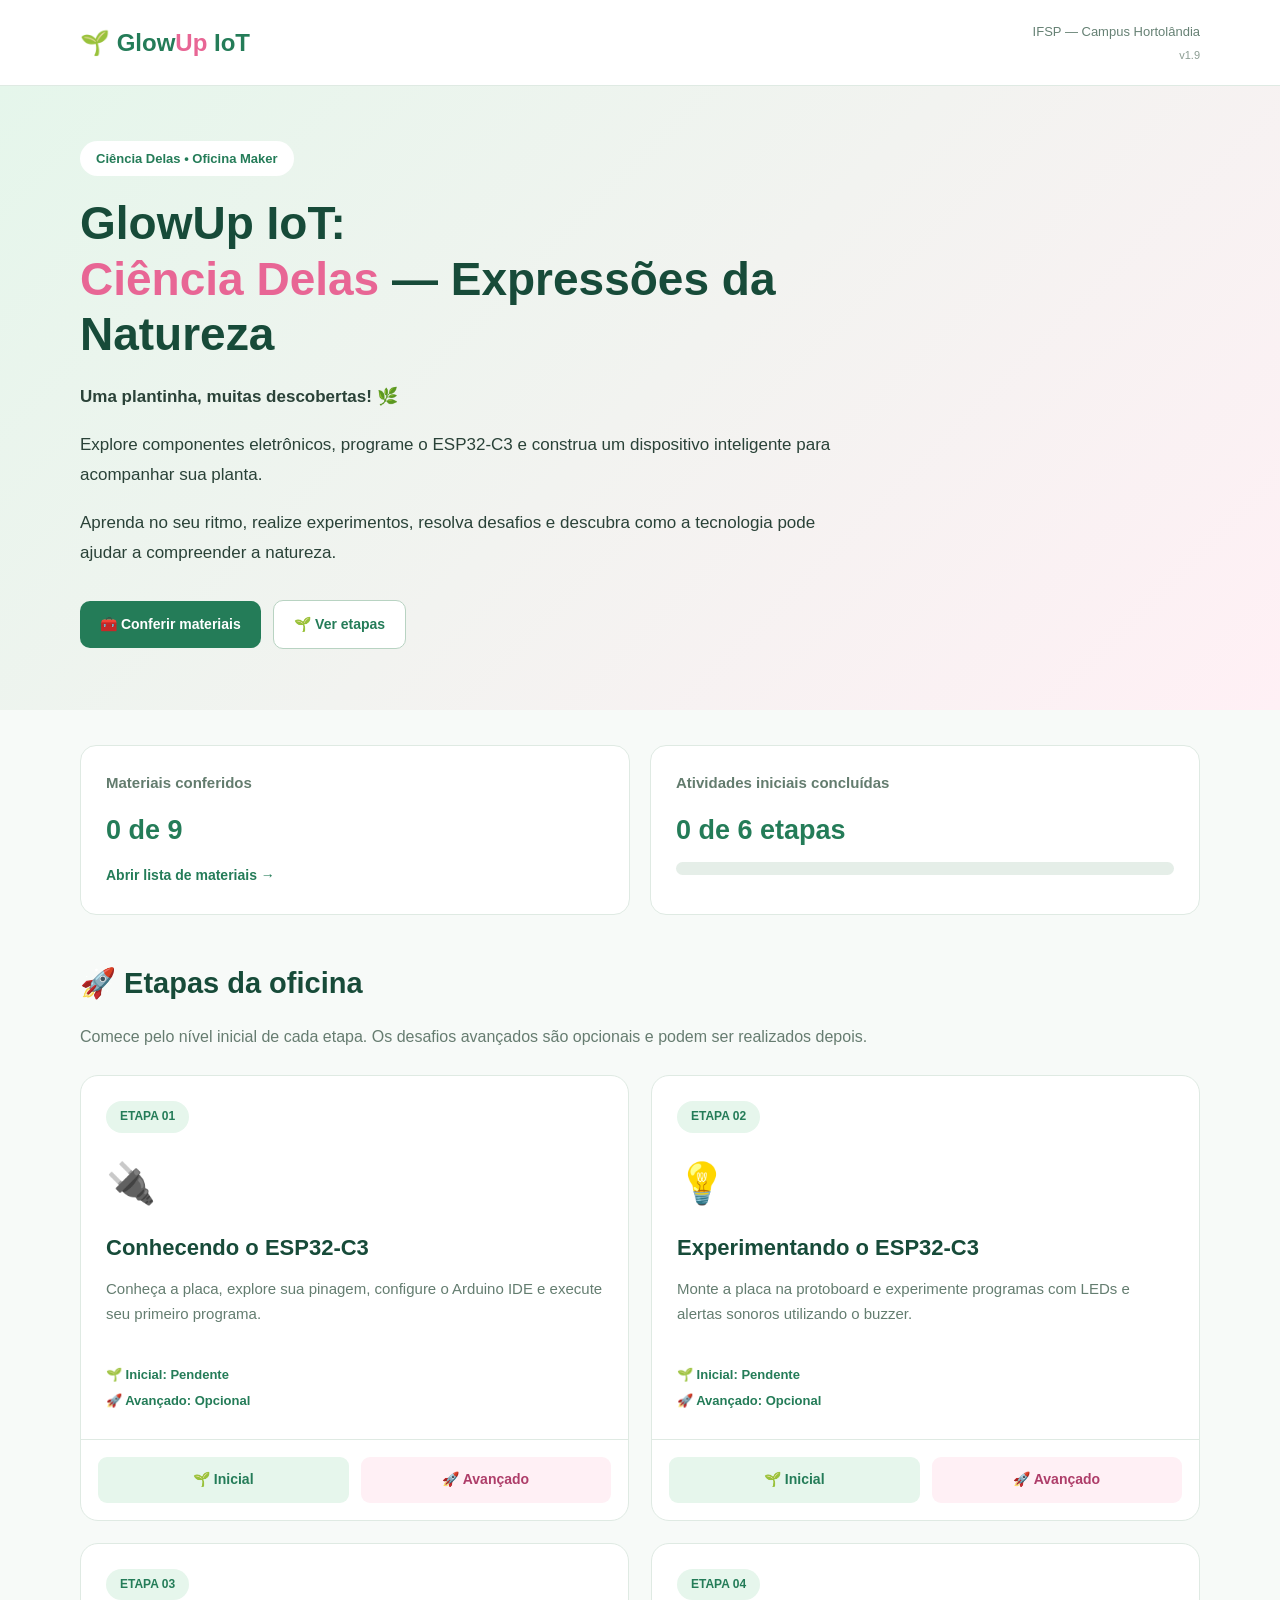
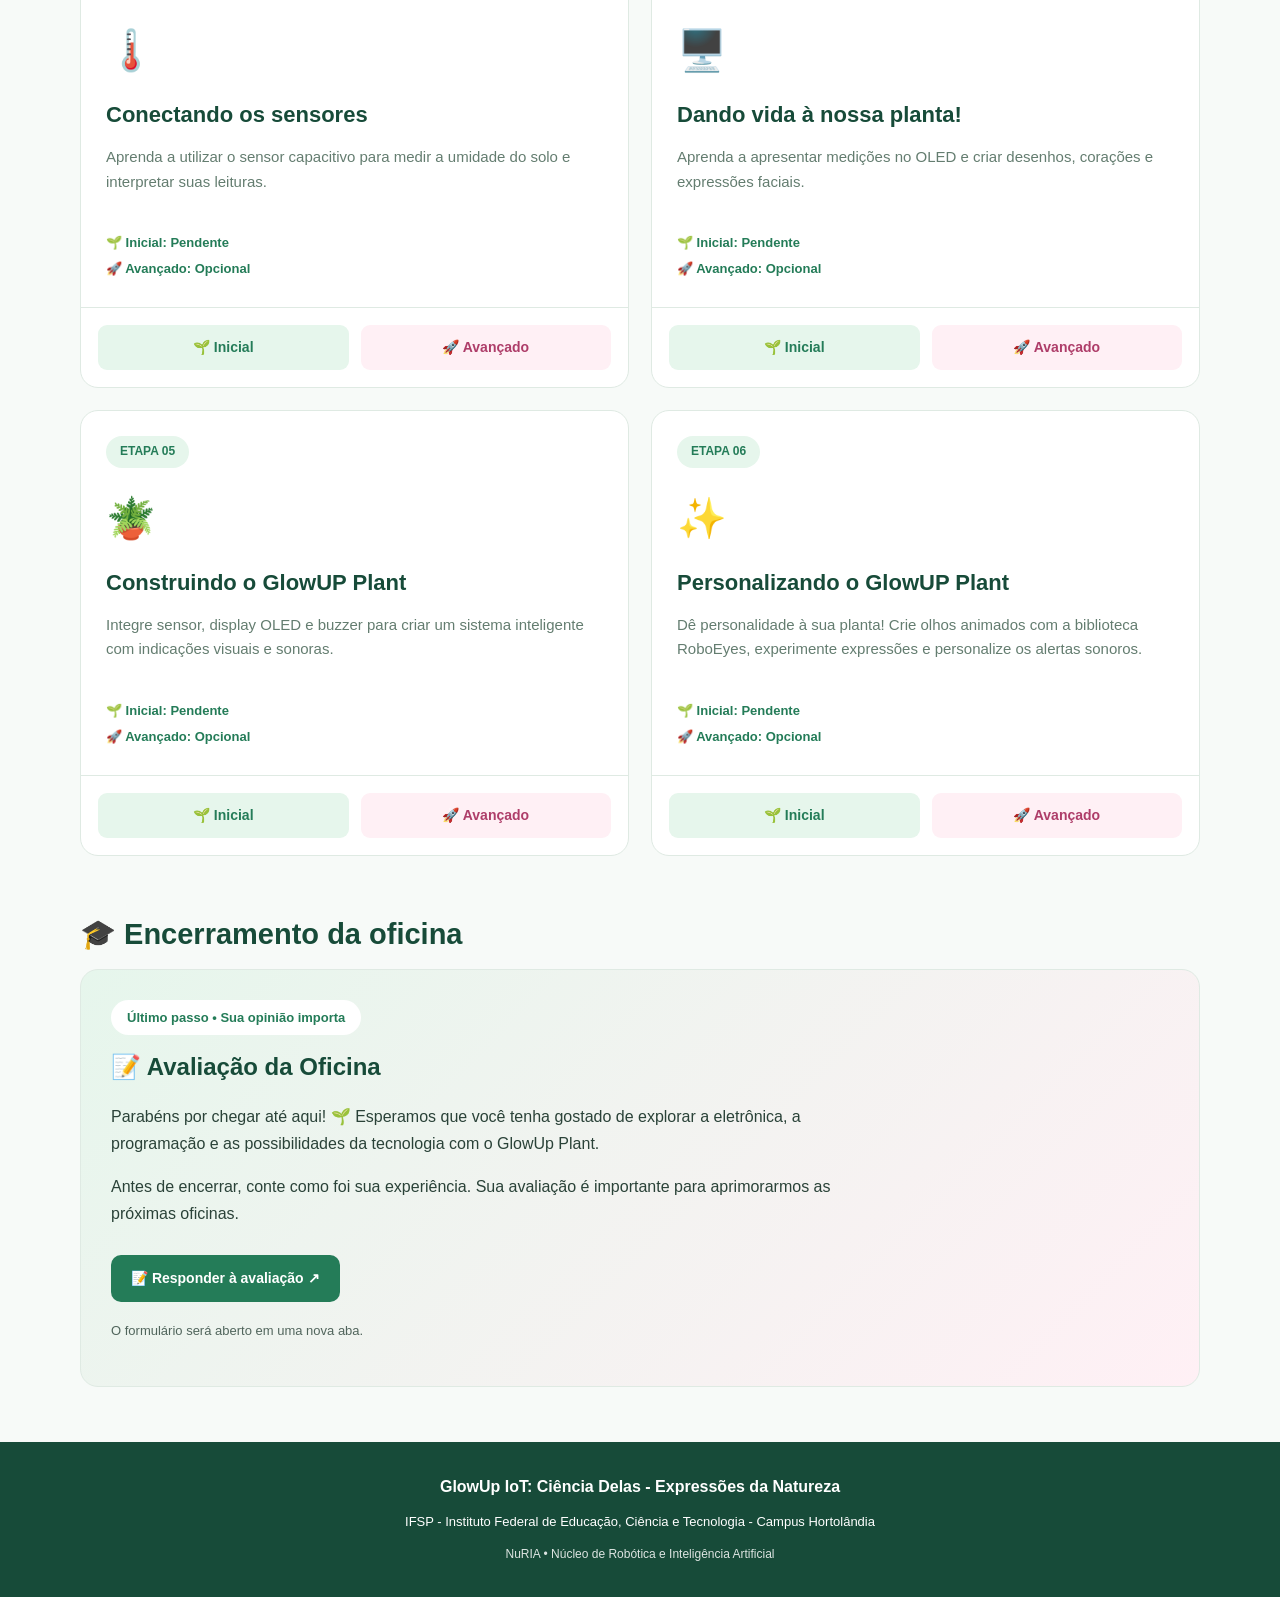
==== commit 12caf08a: "Inclusão do formulário de avaliação" ====
--- a/index.html
+++ b/index.html
@@ -1,385 +1,157 @@
 <!DOCTYPE html>
 <html lang="pt-BR">
-
 <head>
     <meta charset="UTF-8">
     <meta name="viewport" content="width=device-width, initial-scale=1.0">
-
-    <meta name="description"
-          content="GlowUp IoT: Ciência Delas - Expressões da Natureza. Oficina de eletrônica, programação e IoT do IFSP Campus Hortolândia.">
-
+    <meta name="description" content="GlowUp IoT: Ciência Delas - Expressões da Natureza. Oficina de eletrônica, programação e IoT do IFSP Campus Hortolândia.">
     <title>GlowUp IoT: Ciência Delas - Expressões da Natureza</title>
-
     <link rel="stylesheet" href="style.css">
+    <style>
+        /* Apenas o cartão de avaliação; as demais regras continuam no style.css. */
+        .avaliacao-oficina { margin: 0 0 55px; }
+        .avaliacao-cartao {
+            padding: 30px;
+            border: 1px solid var(--borda, #dfeae3);
+            border-radius: 18px;
+            background: linear-gradient(135deg, #e6f6ec, #fff0f5);
+        }
+        .avaliacao-cartao h3 { margin: 12px 0; color: var(--verde-escuro, #174b39); font-size: 24px; }
+        .avaliacao-cartao p { max-width: 760px; line-height: 1.7; }
+        .avaliacao-cartao .botao { display: inline-block; margin-top: 12px; }
+        .avaliacao-observacao { margin-top: 12px; font-size: 13px; opacity: .8; }
+    </style>
 </head>
-
 <body>
-
 <header>
     <div class="container topo">
-
-        <div class="logo">
-            🌱 Glow<span>Up</span> IoT
+        <div class="logo">🌱 Glow<span>Up</span> IoT</div>
+        <div class="topo-direita">
+            <div class="instituicao-topo">IFSP — Campus Hortolândia</div>
+            <div class="versao">v1.9</div>
         </div>
-
-        <div class="topo-direita">
-            <div class="instituicao-topo">
-                IFSP — Campus Hortolândia
-            </div>
-
-            <div class="versao">v1.8</div>
-        </div>
-
     </div>
 </header>
 
 <section class="hero">
     <div class="container">
         <div class="hero-conteudo">
-
-            <span class="tag">
-                Ciência Delas • Oficina Maker
-            </span>
-
-            <h1>
-                GlowUp IoT:<br>
-                <span>Ciência Delas</span> —
-                Expressões da Natureza
-            </h1>
-
-            <p>
-                <strong>Uma plantinha, muitas descobertas! 🌿</strong>
-            </p>
-
-            <p>
-                Explore componentes eletrônicos, programe o ESP32-C3
-                e construa um dispositivo inteligente para acompanhar
-                sua planta.
-            </p>
-
-            <p>
-                Aprenda no seu ritmo, realize experimentos, resolva
-                desafios e descubra como a tecnologia pode ajudar
-                a compreender a natureza.
-            </p>
-
+            <span class="tag">Ciência Delas • Oficina Maker</span>
+            <h1>GlowUp IoT:<br><span>Ciência Delas</span> — Expressões da Natureza</h1>
+            <p><strong>Uma plantinha, muitas descobertas! 🌿</strong></p>
+            <p>Explore componentes eletrônicos, programe o ESP32-C3 e construa um dispositivo inteligente para acompanhar sua planta.</p>
+            <p>Aprenda no seu ritmo, realize experimentos, resolva desafios e descubra como a tecnologia pode ajudar a compreender a natureza.</p>
             <div class="botoes-hero">
-                <a class="botao" href="materiais.html">
-                    🧰 Conferir materiais
-                </a>
-
-                <a class="botao botao-secundario" href="#etapas">
-                    🌱 Ver etapas
-                </a>
+                <a class="botao" href="materiais.html">🧰 Conferir materiais</a>
+                <a class="botao botao-secundario" href="#etapas">🌱 Ver etapas</a>
             </div>
-
         </div>
     </div>
 </section>
 
 <main class="container">
-
     <section class="indicadores">
-
         <div class="indicador">
             <h3>Materiais conferidos</h3>
-
             <strong id="materialCount">0 de 9</strong>
-
-            <a href="materiais.html">
-                Abrir lista de materiais →
-            </a>
+            <a href="materiais.html">Abrir lista de materiais →</a>
         </div>
-
         <div class="indicador">
             <h3>Atividades iniciais concluídas</h3>
-
             <strong id="stageCount">0 de 6 etapas</strong>
-
-            <div class="barra-progresso"
-                 id="globalBar"
-                 role="progressbar"
-                 aria-label="Progresso geral da oficina"
-                 aria-valuemin="0"
-                 aria-valuemax="100"
-                 aria-valuenow="0">
-
+            <div class="barra-progresso" id="globalBar" role="progressbar" aria-label="Progresso geral da oficina" aria-valuemin="0" aria-valuemax="100" aria-valuenow="0">
                 <div class="preenchimento" id="globalFill"></div>
-
             </div>
         </div>
-
     </section>
 
     <section id="etapas">
-
-        <h2 class="titulo-secao">
-            🚀 Etapas da oficina
-        </h2>
-
-        <p class="introducao-etapas">
-            Comece pelo nível inicial de cada etapa.
-            Os desafios avançados são opcionais
-            e podem ser realizados depois.
-        </p>
-
+        <h2 class="titulo-secao">🚀 Etapas da oficina</h2>
+        <p class="introducao-etapas">Comece pelo nível inicial de cada etapa. Os desafios avançados são opcionais e podem ser realizados depois.</p>
         <div class="grade-etapas" id="cards"></div>
-
     </section>
 
+    <section class="avaliacao-oficina" id="avaliacao" aria-labelledby="titulo-avaliacao">
+        <h2 class="titulo-secao">🎓 Encerramento da oficina</h2>
+        <div class="avaliacao-cartao">
+            <span class="tag">Último passo • Sua opinião importa</span>
+            <h3 id="titulo-avaliacao">📝 Avaliação da Oficina</h3>
+            <p>Parabéns por chegar até aqui! 🌱 Esperamos que você tenha gostado de explorar a eletrônica, a programação e as possibilidades da tecnologia com o GlowUp Plant.</p>
+            <p>Antes de encerrar, conte como foi sua experiência. Sua avaliação é importante para aprimorarmos as próximas oficinas.</p>
+            <a class="botao" href="https://app.youform.com/forms/ed9gl2oe" target="_blank" rel="noopener noreferrer" aria-label="Responder à avaliação da oficina (abre em nova aba)">📝 Responder à avaliação ↗</a>
+            <p class="avaliacao-observacao">O formulário será aberto em uma nova aba.</p>
+        </div>
+    </section>
 </main>
 
 <footer>
-
-    <div class="nome-oficina">
-        GlowUp IoT: Ciência Delas -
-        Expressões da Natureza
-    </div>
-
-    <div class="nome-instituto">
-        IFSP - Instituto Federal de Educação,
-        Ciência e Tecnologia - Campus Hortolândia
-    </div>
-
-    <div class="nuria">
-        NuRIA • Núcleo de Robótica e Inteligência Artificial
-    </div>
-
+    <div class="nome-oficina">GlowUp IoT: Ciência Delas - Expressões da Natureza</div>
+    <div class="nome-instituto">IFSP - Instituto Federal de Educação, Ciência e Tecnologia - Campus Hortolândia</div>
+    <div class="nuria">NuRIA • Núcleo de Robótica e Inteligência Artificial</div>
 </footer>
 
 <script>
-
-// =========================================
-// GLOWUP IOT — INDEX v1.8
-// =========================================
-
-// Mantem as chaves utilizadas nas etapas.
+// GlowUp IoT — index v1.9. Chaves de progresso mantidas.
 const CHAVE_GERAL = "glowup-oficina-progresso-v1";
 const CHAVE_MATERIAIS = "glowup-materiais-v1";
 
-// =========================================
-// ETAPAS DA OFICINA
-// =========================================
-
 const ETAPAS = [
-
-    {
-        numero: 1,
-        icone: "🔌",
-        titulo: "Conhecendo o ESP32-C3",
-        descricao:
-            "Conheça a placa, explore sua pinagem, " +
-            "configure o Arduino IDE e execute " +
-            "seu primeiro programa.",
-        arquivo: "etapa01.html"
-    },
-
-    {
-        numero: 2,
-        icone: "💡",
-        titulo: "Experimentando o ESP32-C3",
-        descricao:
-            "Monte a placa na protoboard e experimente " +
-            "programas com LEDs e alertas sonoros " +
-            "utilizando o buzzer.",
-        arquivo: "etapa02.html"
-    },
-
-    {
-        numero: 3,
-        icone: "🌡️",
-        titulo: "Conectando os sensores",
-        descricao:
-            "Aprenda a utilizar o sensor capacitivo " +
-            "para medir a umidade do solo " +
-            "e interpretar suas leituras.",
-        arquivo: "etapa03.html"
-    },
-
-    {
-        numero: 4,
-        icone: "🖥️",
-        titulo: "Dando vida à nossa planta!",
-        descricao:
-            "Aprenda a apresentar medições no OLED " +
-            "e criar desenhos, corações " +
-            "e expressões faciais.",
-        arquivo: "etapa04.html"
-    },
-
-    {
-        numero: 5,
-        icone: "🪴",
-        titulo: "Construindo o GlowUP Plant",
-        descricao:
-            "Integre sensor, display OLED e buzzer " +
-            "para criar um sistema inteligente " +
-            "com indicações visuais e sonoras.",
-        arquivo: "etapa05.html"
-    },
-
-    {
-        numero: 6,
-        icone: "✨",
-        titulo: "Personalizando o GlowUP Plant",
-        descricao:
-            "Dê personalidade à sua planta! " +
-            "Crie olhos animados com a biblioteca RoboEyes, " +
-            "experimente expressões e personalize " +
-            "os alertas sonoros.",
-        arquivo: "etapa06.html"
-    }
-
+    {numero:1, icone:"🔌", titulo:"Conhecendo o ESP32-C3", descricao:"Conheça a placa, explore sua pinagem, configure o Arduino IDE e execute seu primeiro programa.", arquivo:"etapa01.html"},
+    {numero:2, icone:"💡", titulo:"Experimentando o ESP32-C3", descricao:"Monte a placa na protoboard e experimente programas com LEDs e alertas sonoros utilizando o buzzer.", arquivo:"etapa02.html"},
+    {numero:3, icone:"🌡️", titulo:"Conectando os sensores", descricao:"Aprenda a utilizar o sensor capacitivo para medir a umidade do solo e interpretar suas leituras.", arquivo:"etapa03.html"},
+    {numero:4, icone:"🖥️", titulo:"Dando vida à nossa planta!", descricao:"Aprenda a apresentar medições no OLED e criar desenhos, corações e expressões faciais.", arquivo:"etapa04.html"},
+    {numero:5, icone:"🪴", titulo:"Construindo o GlowUP Plant", descricao:"Integre sensor, display OLED e buzzer para criar um sistema inteligente com indicações visuais e sonoras.", arquivo:"etapa05.html"},
+    {numero:6, icone:"✨", titulo:"Personalizando o GlowUP Plant", descricao:"Dê personalidade à sua planta! Crie olhos animados com a biblioteca RoboEyes, experimente expressões e personalize os alertas sonoros.", arquivo:"etapa06.html"}
 ];
 
-// =========================================
-// LEITURA DO PROGRESSO
-// =========================================
-
 function lerDados(chave) {
-
     try {
-        const dados = JSON.parse(
-            localStorage.getItem(chave) || "{}"
-        );
-
-        return (
-            dados &&
-            typeof dados === "object" &&
-            !Array.isArray(dados)
-        ) ? dados : {};
-
+        const dados = JSON.parse(localStorage.getItem(chave) || "{}");
+        return dados && typeof dados === "object" && !Array.isArray(dados) ? dados : {};
     } catch (erro) {
         console.warn("Erro ao ler dados:", erro);
         return {};
     }
 }
 
-// =========================================
-// MONTAGEM DAS ETAPAS
-// =========================================
-
 function montarEtapas() {
-
     const progresso = lerDados(CHAVE_GERAL);
     const materiais = lerDados(CHAVE_MATERIAIS);
-
     let etapasConcluidas = 0;
-
     const cards = document.getElementById("cards");
 
     cards.innerHTML = ETAPAS.map(etapa => {
-
         const estado = progresso[etapa.numero] || {};
-
-        if (estado.inicial === true) {
-            etapasConcluidas++;
-        }
-
-        const statusInicial = estado.inicial
-            ? "Concluído ✓"
-            : "Pendente";
-
-        const statusAvancado = estado.avancado
-            ? "Concluído ✓"
-            : "Opcional";
-
+        if (estado.inicial === true) etapasConcluidas++;
+        const statusInicial = estado.inicial ? "Concluído ✓" : "Pendente";
+        const statusAvancado = estado.avancado ? "Concluído ✓" : "Opcional";
         return `
-
             <article class="cartao">
-
                 <div class="cartao-conteudo">
-
-                    <span class="numero-etapa">
-                        ETAPA ${String(etapa.numero).padStart(2, "0")}
-                    </span>
-
-                    <div class="icone-etapa">
-                        ${etapa.icone}
-                    </div>
-
+                    <span class="numero-etapa">ETAPA ${String(etapa.numero).padStart(2, "0")}</span>
+                    <div class="icone-etapa">${etapa.icone}</div>
                     <h3>${etapa.titulo}</h3>
-
                     <p>${etapa.descricao}</p>
-
-                    <div class="estado-etapa">
-                        🌱 Inicial: ${statusInicial}<br>
-                        🚀 Avançado: ${statusAvancado}
-                    </div>
-
+                    <div class="estado-etapa">🌱 Inicial: ${statusInicial}<br>🚀 Avançado: ${statusAvancado}</div>
                 </div>
-
                 <div class="acoes-etapa">
-
-                    <a href="${etapa.arquivo}">
-                        🌱 Inicial
-                    </a>
-
-                    <a href="${etapa.arquivo}#desafio-avancado">
-                        🚀 Avançado
-                    </a>
-
+                    <a href="${etapa.arquivo}">🌱 Inicial</a>
+                    <a href="${etapa.arquivo}#desafio-avancado">🚀 Avançado</a>
                 </div>
-
-            </article>
-
-        `;
-
+            </article>`;
     }).join("");
 
-    // Atualiza o progresso geral.
+    document.getElementById("stageCount").textContent = `${etapasConcluidas} de ${ETAPAS.length} etapas`;
+    const percentual = Math.round(etapasConcluidas / ETAPAS.length * 100);
+    document.getElementById("globalFill").style.width = percentual + "%";
+    document.getElementById("globalBar").setAttribute("aria-valuenow", percentual);
 
-    document.getElementById("stageCount").textContent =
-        `${etapasConcluidas} de ${ETAPAS.length} etapas`;
-
-    const percentual = Math.round(
-        etapasConcluidas / ETAPAS.length * 100
-    );
-
-    document.getElementById("globalFill").style.width =
-        percentual + "%";
-
-    document.getElementById("globalBar").setAttribute(
-        "aria-valuenow",
-        percentual
-    );
-
-    // Atualiza a conferencia dos materiais.
-
-    const itens = [
-        "esp32",
-        "sensor",
-        "oled",
-        "buzzer",
-        "pilhas",
-        "protoboard",
-        "jumpers",
-        "usb",
-        "planta"
-    ];
-
-    const conferidos = itens.filter(
-        item => materiais[item] === true
-    ).length;
-
-    document.getElementById("materialCount").textContent =
-        `${conferidos} de ${itens.length}`;
-
+    const itens = ["esp32", "sensor", "oled", "buzzer", "pilhas", "protoboard", "jumpers", "usb", "planta"];
+    const conferidos = itens.filter(item => materiais[item] === true).length;
+    document.getElementById("materialCount").textContent = `${conferidos} de ${itens.length}`;
 }
-
-// =========================================
-// INICIALIZACAO
-// =========================================
-
 montarEtapas();
-
-// Atualiza ao retornar das atividades.
 window.addEventListener("pageshow", montarEtapas);
-
-// Atualiza quando outra aba altera o progresso.
 window.addEventListener("storage", montarEtapas);
-
 </script>
-
 </body>
 </html>
